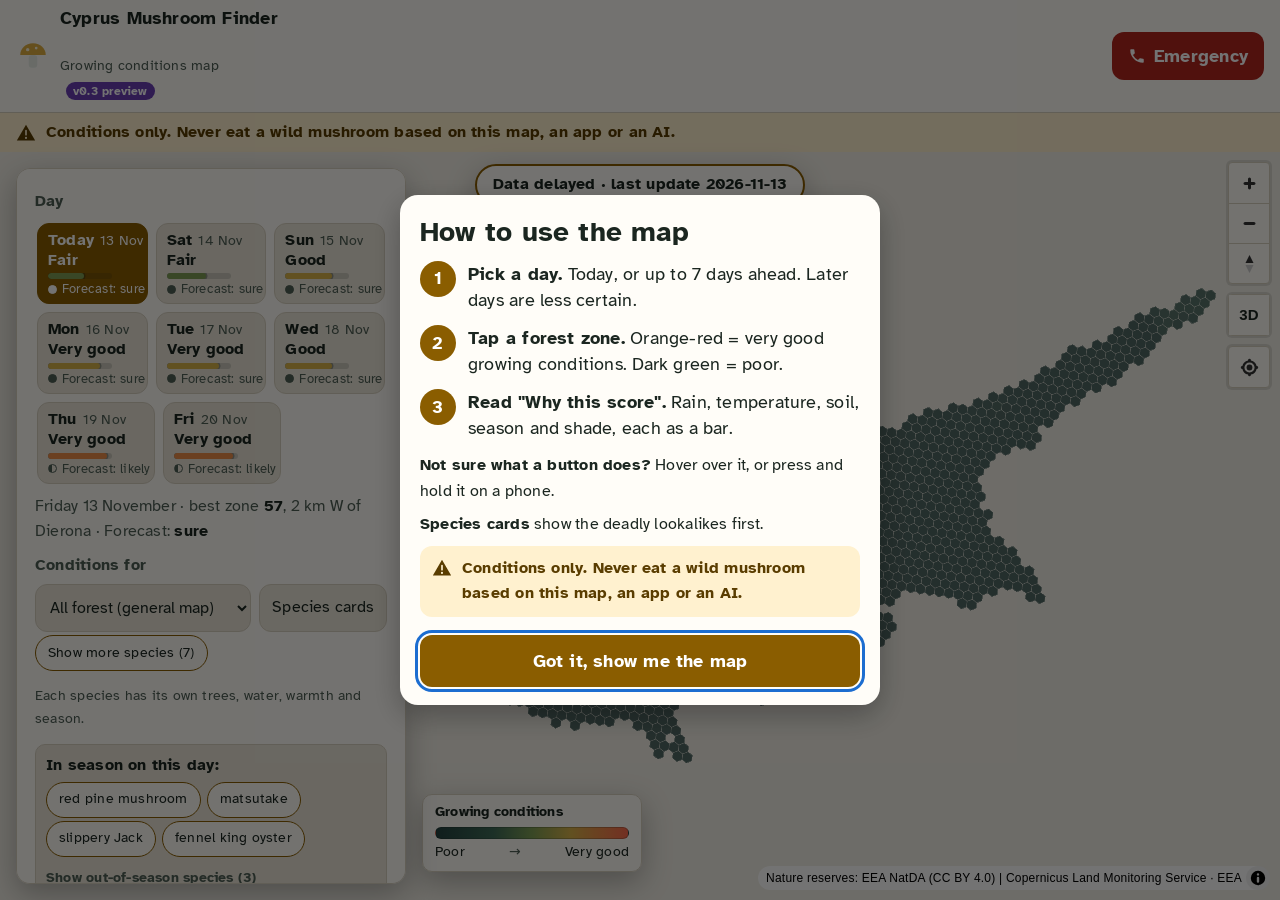
==== index.html @ c6475e02 "Deploy 2026-11-13T09:37Z" ====
<!doctype html>
<html lang="en">
<head>
  <meta charset="utf-8" />
  <meta name="viewport" content="width=device-width, initial-scale=1, viewport-fit=cover" />
  <meta name="theme-color" content="#14211b" />
  <meta name="description" content="Live map of growing conditions for wild mushrooms in Cyprus forests. Conditions only." />
  <title>Cyprus Mushroom Finder</title>
  <link rel="icon" href="data:image/svg+xml,%3Csvg xmlns='http://www.w3.org/2000/svg' viewBox='0 0 32 32'%3E%3Cpath d='M4 15c0-6 5-11 12-11s12 5 12 11z' fill='%23e0b040'/%3E%3Crect x='12' y='15' width='8' height='12' rx='3' fill='%23e9efe6'/%3E%3C/svg%3E" />
  <script type="module" crossorigin src="./assets/main-CEF6IvCQ.js"></script>
  <link rel="modulepreload" crossorigin href="./assets/theme-BHnJ_PYE.js">
  <link rel="stylesheet" crossorigin href="./assets/theme-iatmxNqj.css">
  <link rel="stylesheet" crossorigin href="./assets/main-D8YWByRC.css">
</head>
<body>
  <div class="app">
    <header class="topbar">
      <a class="brand" href="./" aria-label="Cyprus Mushroom Finder, home" data-tip="Reload the map.">
        <svg width="34" height="34" viewBox="0 0 32 32" aria-hidden="true">
          <path d="M4 15c0-6 5-11 12-11s12 5 12 11z" fill="#e0b040" />
          <circle cx="11" cy="10" r="1.6" fill="#fff6dc" /><circle cx="19" cy="8.5" r="1.3" fill="#fff6dc" />
          <rect x="12" y="15" width="8" height="12" rx="3" fill="#e9efe6" />
        </svg>
        <span class="brand-text">
          <span class="brand-name"><span class="brand-cy">Cyprus </span>Mushroom Finder</span><br />
          <span class="brand-sub">Growing conditions map</span>
        </span>
      </a>
      <button class="sos" type="button" data-emergency aria-haspopup="dialog" data-tip="Mushroom poisoning help: call 112 (ambulance) or the Cyprus Poison Centre 1401. Do not wait for symptoms.">
        <svg width="18" height="18" viewBox="0 0 24 24" aria-hidden="true"><path fill="currentColor" d="M6.6 10.8a15.1 15.1 0 0 0 6.6 6.6l2.2-2.2c.3-.3.7-.4 1-.2 1.1.4 2.3.6 3.6.6.6 0 1 .4 1 1V20c0 .6-.4 1-1 1A17 17 0 0 1 3 4c0-.6.4-1 1-1h3.5c.6 0 1 .4 1 1 0 1.2.2 2.4.6 3.6.1.3 0 .7-.2 1z"/></svg>
        Emergency
      </button>
    </header>

    <div class="safety" role="note">
      <svg width="20" height="20" viewBox="0 0 24 24" aria-hidden="true"><path fill="currentColor" d="M12 2 1 21h22L12 2Zm0 6c.6 0 1 .4 1 1v5a1 1 0 1 1-2 0V9c0-.6.4-1 1-1Zm0 11.2a1.3 1.3 0 1 1 0-2.6 1.3 1.3 0 0 1 0 2.6Z"/></svg>
      <span class="safety-full" id="safety-full">Conditions only. Never eat a wild mushroom based on this map, an app or an AI.</span>
      <!-- Phones: one line, tap to read the full message (the full text stays in the page for screen readers). -->
      <button class="safety-short" type="button" aria-expanded="false" aria-controls="safety-full">
        <span class="safety-short-text">Conditions only. Never eat based on this map.</span>
        <span class="safety-more" aria-hidden="true">▾</span>
      </button>
    </div>

    <main class="stage">
      <div id="map" role="region" aria-label="Map of growing conditions in Cyprus"></div>
      <div id="loading" class="loading" role="status"><span class="spinner" aria-hidden="true"></span>
        <span id="loading-text">Loading the forest map…</span></div>
      <div id="delayed" class="delayed" role="status" hidden></div>
      <div class="map-note" data-tip="Cyprus law: rakes and tools are banned in the forest (up to 1 year in prison, up to €5,000 fine, or both). No fires in or within 2 km of forests."><strong>No rakes.</strong> Pick by hand or knife. Put the leaf litter back.</div>
      <div id="map-legend" class="map-legend" role="img" tabindex="0"></div>
      <section id="sheet" class="sheet" aria-label="Map controls"></section>
    </main>
  </div>
</body>
</html>
---- assets/theme-iatmxNqj.css ----
@font-face{font-family:Atkinson Hyperlegible;font-style:normal;font-display:swap;font-weight:400;src:url(./atkinson-hyperlegible-latin-ext-400-normal-DRk46D-x.woff2)format("woff2"),url(./atkinson-hyperlegible-latin-ext-400-normal-Bbz-b3yf.woff)format("woff");unicode-range:U+100-2BA,U+2BD-2C5,U+2C7-2CC,U+2CE-2D7,U+2DD-2FF,U+304,U+308,U+329,U+1D00-1DBF,U+1E00-1E9F,U+1EF2-1EFF,U+2020,U+20A0-20AB,U+20AD-20C0,U+2113,U+2C60-2C7F,U+A720-A7FF}@font-face{font-family:Atkinson Hyperlegible;font-style:normal;font-display:swap;font-weight:400;src:url(./atkinson-hyperlegible-latin-400-normal-BrHNak5F.woff2)format("woff2"),url(./atkinson-hyperlegible-latin-400-normal-BbWidj28.woff)format("woff");unicode-range:U+??,U+131,U+152-153,U+2BB-2BC,U+2C6,U+2DA,U+2DC,U+304,U+308,U+329,U+2000-206F,U+20AC,U+2122,U+2191,U+2193,U+2212,U+2215,U+FEFF,U+FFFD}@font-face{font-family:Atkinson Hyperlegible;font-style:normal;font-display:swap;font-weight:700;src:url(./atkinson-hyperlegible-latin-ext-700-normal-BoVPHkS0.woff2)format("woff2"),url(./atkinson-hyperlegible-latin-ext-700-normal-CKkU2Dpt.woff)format("woff");unicode-range:U+100-2BA,U+2BD-2C5,U+2C7-2CC,U+2CE-2D7,U+2DD-2FF,U+304,U+308,U+329,U+1D00-1DBF,U+1E00-1E9F,U+1EF2-1EFF,U+2020,U+20A0-20AB,U+20AD-20C0,U+2113,U+2C60-2C7F,U+A720-A7FF}@font-face{font-family:Atkinson Hyperlegible;font-style:normal;font-display:swap;font-weight:700;src:url(./atkinson-hyperlegible-latin-700-normal-GZI4o3u0.woff2)format("woff2"),url(./atkinson-hyperlegible-latin-700-normal-BK6Glc0m.woff)format("woff");unicode-range:U+??,U+131,U+152-153,U+2BB-2BC,U+2C6,U+2DA,U+2DC,U+304,U+308,U+329,U+2000-206F,U+20AC,U+2122,U+2191,U+2193,U+2212,U+2215,U+FEFF,U+FFFD}@font-face{font-family:Plain Digits;font-weight:400;unicode-range:U+30-39;src:local(Helvetica Neue),local(HelveticaNeue),local(Arial),local(ArialMT),local(Roboto),local(Roboto-Regular),local(Segoe UI),local(SegoeUI)}@font-face{font-family:Plain Digits;font-weight:700;unicode-range:U+30-39;src:local(Helvetica Neue Bold),local(HelveticaNeue-Bold),local(Arial Bold),local(Arial-BoldMT),local(Roboto Bold),local(Roboto-Bold),local(Segoe UI Bold),local(SegoeUI-Bold)}:root{--font:"Plain Digits", "Atkinson Hyperlegible", system-ui, -apple-system, "Segoe UI", sans-serif;--fs-0:.875rem;--fs-1:1rem;--fs-2:1.125rem;--fs-3:1.375rem;--fs-4:1.75rem;--lh:1.6;--track:.012em;--radius:14px;--radius-s:10px;--gap:12px;--tap:48px;--shadow:0 10px 30px #00000047;--bg:#f3f0e7;--surface:#fffdf8;--surface-2:#ebe6d9;--line:#d8d1c0;--ink:#1b2620;--ink-soft:#4f5f55;--accent:#8a5d00;--accent-ink:#fff;--safety-bg:#fff1cf;--safety-ink:#5a3d00;--sos-bg:#b3261e;--sos-ink:#fff;--closed:#8c928f;--focus:#1c6dd0}:root[data-theme=dark]{--bg:#0c1612;--surface:#14211b;--surface-2:#1d2d25;--line:#2c3d34;--ink:#e9efe6;--ink-soft:#a9b8ad;--accent:#e0b040;--accent-ink:#1a1405;--safety-bg:#3a2f12;--safety-ink:#f6dfa6;--sos-bg:#e5483b;--sos-ink:#fff;--closed:#8c928f;--focus:#8cc4ff;--shadow:0 10px 30px #00000080}@media (prefers-color-scheme:dark){:root:not([data-theme=light]){--bg:#0c1612;--surface:#14211b;--surface-2:#1d2d25;--line:#2c3d34;--ink:#e9efe6;--ink-soft:#a9b8ad;--accent:#e0b040;--accent-ink:#1a1405;--safety-bg:#3a2f12;--safety-ink:#f6dfa6;--sos-bg:#e5483b;--sos-ink:#fff;--focus:#8cc4ff;--shadow:0 10px 30px #00000080}}*{box-sizing:border-box}html,body{height:100%;margin:0}body{background:var(--bg);color:var(--ink);font-family:var(--font);font-size:var(--fs-2);line-height:var(--lh);letter-spacing:var(--track);text-align:left;-webkit-font-smoothing:antialiased}button{font:inherit;color:inherit;letter-spacing:inherit}:focus-visible{outline:3px solid var(--focus);outline-offset:2px;border-radius:6px}a{color:var(--accent)}.app{grid-template-rows:auto auto 1fr;height:100dvh;display:grid}.topbar{background:var(--surface);border-bottom:1px solid var(--line);align-items:center;gap:10px;min-height:60px;padding:8px 16px;display:flex}.brand{min-width:0;color:inherit;flex:1;align-items:center;gap:10px;text-decoration:none;display:flex}.brand svg{flex:none}.brand-name{font-weight:700;font-size:var(--fs-2);line-height:1.2}.brand-sub{font-size:var(--fs-0);color:var(--ink-soft);line-height:1.2}.brand-text{min-width:0}.icon-btn{min-width:var(--tap);height:var(--tap);border:1px solid var(--line);background:var(--surface-2);cursor:pointer;color:var(--ink);border-radius:12px;place-items:center;padding:0 12px;text-decoration:none;display:inline-grid}.sos{height:var(--tap);cursor:pointer;background:var(--sos-bg);color:var(--sos-ink);border:0;border-radius:12px;align-items:center;gap:8px;padding:0 16px;font-weight:700;display:inline-flex}.safety{background:var(--safety-bg);color:var(--safety-ink);font-weight:700;font-size:var(--fs-1);align-items:flex-start;gap:10px;padding:8px 16px;line-height:1.45;display:flex}.safety svg{flex:none;margin-top:2px}.stage{min-height:0;position:relative}#map{position:absolute;inset:0}.delayed{z-index:3;background:var(--surface);border:2px solid var(--accent);font-size:var(--fs-1);box-shadow:var(--shadow);border-radius:999px;padding:6px 16px;font-weight:700;position:absolute;top:12px;left:50%;transform:translate(-50%)}.map-note{z-index:2;background:color-mix(in srgb, var(--surface) 92%, transparent);border:1px solid var(--line);border-radius:var(--radius-s);max-width:250px;font-size:var(--fs-0);box-shadow:var(--shadow);padding:8px 12px;line-height:1.45;position:absolute;top:12px;left:12px}.map-note strong{display:block}.sheet{z-index:4;background:var(--surface);border-top:1px solid var(--line);box-shadow:var(--shadow);padding:10px 16px calc(14px + env(safe-area-inset-bottom));border-radius:20px 20px 0 0;max-height:62%;position:absolute;bottom:0;left:0;right:0;overflow-y:auto}.sheet h2{font-size:var(--fs-1);color:var(--ink-soft);margin:4px 0 6px;font-weight:700}.grip{background:var(--line);border-radius:3px;width:44px;height:5px;margin:0 auto 8px}.days{scrollbar-width:thin;gap:8px;padding:2px 2px 8px;display:flex;overflow-x:auto}.day{cursor:pointer;border:1px solid var(--line);background:var(--surface-2);border-radius:12px;flex:none;justify-items:start;gap:0;min-width:74px;min-height:64px;padding:6px 10px;line-height:1.25;display:grid}.day b{font-size:var(--fs-1)}.day span{font-size:var(--fs-0);color:var(--ink-soft)}.day[aria-pressed=true]{background:var(--accent);color:var(--accent-ink);border-color:var(--accent)}.day[aria-pressed=true] span{color:inherit}.conf{align-items:center;gap:6px;display:inline-flex}.dot{border:1.5px solid;border-radius:50%;width:9px;height:9px;display:inline-block}.dot.high{background:currentColor}.dot.medium{background:linear-gradient(90deg,currentColor 50%,#0000 50%)}.conf-line{font-size:var(--fs-1);color:var(--ink-soft);margin:2px 0 8px}.conf-line b{color:var(--ink)}.seg{grid-template-columns:repeat(3,1fr);gap:6px;margin:6px 0 10px;display:grid}.seg button{min-height:var(--tap);border:1px solid var(--line);background:var(--surface-2);cursor:pointer;font-size:var(--fs-1);border-radius:12px;padding:4px 8px}.seg button[aria-pressed=true]{background:var(--ink);color:var(--bg);border-color:var(--ink);font-weight:700}.legend{margin:4px 0 8px}.legend-bar{border-radius:7px;height:14px}.legend-scale{font-size:var(--fs-0);color:var(--ink-soft);justify-content:space-between;display:flex}.legend-row{font-size:var(--fs-0);align-items:center;gap:10px;margin-top:6px;display:flex}.swatch{border-radius:4px;flex:none;width:22px;height:16px}.swatch.closed{background:repeating-linear-gradient(45deg, var(--closed) 0 3px, transparent 3px 7px);border:1.5px solid var(--closed)}.private-toggle{font-size:var(--fs-1);align-items:center;gap:10px;margin:4px 0;display:flex}.private-toggle input{width:22px;height:22px}.spot{border-radius:var(--radius);background:var(--surface-2);border:1px solid var(--line);margin-top:8px;padding:12px 14px}.spot[hidden]{display:none}.spot-head{justify-content:space-between;align-items:baseline;gap:8px;display:flex}.spot-score{font-size:var(--fs-4);font-weight:700;line-height:1.1}.spot p{font-size:var(--fs-1);margin:6px 0 0}.spot .muted{color:var(--ink-soft)}.spark{align-items:flex-end;gap:4px;height:44px;margin-top:8px;display:flex}.spark i{border-radius:4px 4px 0 0;flex:1;min-height:3px}.links{flex-wrap:wrap;gap:8px;margin-top:10px;display:flex}.links a,.links button{border:1px solid var(--line);background:var(--surface-2);min-height:44px;color:var(--ink);font-size:var(--fs-1);cursor:pointer;border-radius:12px;align-items:center;padding:0 14px;text-decoration:none;display:inline-flex}@media (width>=900px){.sheet{border-radius:var(--radius);border:1px solid var(--line);width:390px;max-height:none;padding:16px 18px;inset:16px auto 16px 16px}.grip{display:none}.map-note{top:12px;left:auto;right:56px}.days{flex-wrap:wrap;overflow:visible}.day{min-width:80px}}dialog.emergency{background:var(--surface);width:min(560px,100vw - 32px);max-height:calc(100dvh - 32px);color:var(--ink);box-shadow:var(--shadow);border:0;border-radius:18px;padding:0;overflow:auto}dialog.emergency::backdrop{background:#0009}.em-head{background:var(--sos-bg);color:var(--sos-ink);padding:16px 20px}.em-head h2{font-size:var(--fs-4);margin:0;line-height:1.2}.em-body{padding:16px 20px 20px}.call{background:var(--sos-bg);min-height:64px;color:var(--sos-ink);font-weight:700;font-size:var(--fs-3);border-radius:14px;justify-content:space-between;align-items:center;gap:12px;margin-bottom:10px;padding:10px 16px;text-decoration:none;display:flex}.call.secondary{background:var(--surface-2);color:var(--ink);border:2px solid var(--sos-bg)}.call small{font-size:var(--fs-1);font-weight:400;display:block}.em-body ul{margin:12px 0;padding-left:1.2em}.em-body li{margin:6px 0}.em-close{width:100%;min-height:var(--tap);border:1px solid var(--line);background:var(--surface-2);cursor:pointer;border-radius:12px;margin-top:8px;font-weight:700}.maplibregl-ctrl-group{border:1px solid var(--line);background:var(--surface)!important}.maplibregl-ctrl-group button{width:40px!important;height:40px!important}.maplibregl-ctrl-group button+button{border-top:1px solid var(--line)!important}:root[data-theme=dark] .maplibregl-ctrl-icon{filter:invert()}.maplibregl-ctrl-attrib{font-size:12px}@media (width<=899px){.maplibregl-ctrl-bottom-right,.maplibregl-ctrl-bottom-left{bottom:var(--sheet-h,260px)}}.page{max-width:760px;margin:0 auto;padding:24px 16px 64px}.page h1{font-size:var(--fs-4);margin:8px 0 12px;line-height:1.25}.page h2{font-size:var(--fs-3);margin:32px 0 8px}.page p,.page li{max-width:68ch}.card{background:var(--surface);border:1px solid var(--line);border-radius:var(--radius);margin:10px 0;padding:14px 16px}.card h3{font-size:var(--fs-2);margin:0 0 4px}.card p{font-size:var(--fs-1);margin:4px 0}.tag{font-size:var(--fs-0);border:1px solid var(--line);color:var(--ink-soft);border-radius:999px;padding:1px 8px;display:inline-block}.tag.warn{border-color:var(--accent);color:var(--accent)}.safety-card{background:var(--safety-bg);color:var(--safety-ink);border-radius:var(--radius);padding:14px 16px;font-weight:700}.brand-name,.brand-sub{white-space:nowrap;text-overflow:ellipsis;display:block;overflow:hidden}.grip-btn{cursor:pointer;background:0 0;border:0;width:100%;padding:0 0 4px;display:block}.sheet-more{display:block}@media (width<=899px){.topbar{min-height:56px;padding:6px 12px}.brand-name{font-size:var(--fs-1)}.brand-sub{font-size:.8rem}.sos{padding:0 12px}.safety{padding:6px 12px;font-size:.95rem}.map-note{top:auto;bottom:calc(var(--sheet-h,260px) + 8px);max-width:70%;padding:4px 10px;font-size:.8rem;left:8px}.map-note strong{display:inline}.sheet{max-height:70%}.sheet.collapsed .sheet-more{display:none}.seg button{font-size:.95rem}}@media (width<=899px) and (height<=700px){.safety{font-size:.875rem}}.app{grid-template-columns:minmax(0,1fr);overflow:hidden}.brand-text{overflow:hidden}.sos{flex:none}.link-btn{color:var(--accent);cursor:pointer;font-size:inherit;background:0 0;border:0;min-height:32px;padding:0 0 0 8px;text-decoration:underline}.sheet .spot{margin:0 0 10px}@media (width<=899px){.map-note{max-width:calc(100% - 80px);top:8px;bottom:auto;left:8px}}.clock{background:var(--surface);border:1px solid var(--line);border-radius:10px;padding:8px 10px;margin-top:8px!important}.clock.open{border-color:var(--accent)}.small{font-size:var(--fs-0)!important}.muted{color:var(--ink-soft)}.seg{grid-template-columns:repeat(2,1fr)}.sp-row{align-items:stretch;gap:8px;display:flex}.sp-row select{min-width:0;min-height:var(--tap);border:1px solid var(--line);background:var(--surface-2);color:var(--ink);font:inherit;font-size:var(--fs-1);border-radius:12px;flex:1;padding:0 10px}.sp-row .icon-btn{font-size:var(--fs-1);white-space:nowrap}.filter-line{font-size:var(--fs-1);background:var(--surface-2);border:1px solid var(--line);border-radius:10px;margin:4px 0 8px;padding:8px 10px}.warn-line{border-color:var(--accent)}.swatch.oos{opacity:.8;background:#8c928f}.sheet h2 label{cursor:pointer}.spot-head small{font-size:1rem}.spot-h{font-size:var(--fs-1);color:var(--ink-soft);margin:12px 0 4px}.why{margin-top:10px}.why summary{cursor:pointer;font-size:var(--fs-1);min-height:32px}.why ul,.why-list{gap:8px;margin:6px 0 0;padding:0;list-style:none;display:grid}.why-top{font-size:var(--fs-0);justify-content:space-between;gap:8px;display:flex}.why-bar{background:var(--surface);border:1px solid var(--line);border-radius:4px;height:8px;overflow:hidden}.why-bar i{border-radius:4px;height:100%;display:block}.why-val{font-size:var(--fs-0);color:var(--ink-soft)}.fc{grid-template-columns:repeat(8,1fr);align-items:end;gap:4px;display:grid}.fc-day{color:var(--ink-soft);border-radius:6px;justify-items:center;gap:2px;padding:2px 0;font-size:.78rem;display:grid}.fc-day i{border-radius:4px 4px 0 0;width:100%;max-width:28px;display:block}.fc-day.sel{background:var(--surface);outline:2px solid var(--ink);color:var(--ink)}.fc-num{color:var(--ink);font-weight:700}.fc-day .dot{width:7px;height:7px}.facts{font-size:var(--fs-1);gap:4px;margin:10px 0 0;padding:0;list-style:none;display:grid}.replay{border-radius:var(--radius-s);background:var(--surface-2);border:1px solid var(--line);margin:4px 0 10px;padding:10px 12px}.replay-row{font-size:var(--fs-1);flex-wrap:wrap;align-items:center;gap:10px;display:flex}.tl{cursor:pointer;align-items:flex-end;gap:2px;height:42px;margin-top:8px;display:flex}.tl i{opacity:.55;background:#4f97d1;border-radius:2px 2px 0 0;flex:1}.tl i.now{opacity:1;outline:2px solid var(--ink)}.replay input[type=range]{width:100%;accent-color:var(--accent);min-height:32px;margin:6px 0 0}.primary-btn{min-height:var(--tap);cursor:pointer;background:var(--accent);color:var(--accent-ink);font-weight:700;font-size:var(--fs-1);border:0;border-radius:12px;padding:0 16px}.hot{border-radius:var(--radius-s);border:1px dashed var(--accent);margin:10px 0;padding:10px 12px}.hot h2{margin-top:0}.zones{gap:6px;margin:6px 0;padding:0;list-style:none;display:grid}.zone-btn{text-align:left;width:100%;min-height:var(--tap);border:1px solid var(--line);background:var(--surface-2);cursor:pointer;font-size:var(--fs-1);border-radius:12px;justify-content:space-between;align-items:center;gap:8px;padding:6px 12px;display:flex}.zone-score{font-weight:700;font-size:var(--fs-3)}.hot details summary{cursor:pointer;font-size:var(--fs-1);min-height:36px}.ctrl-3d{color:var(--ink)!important;background:var(--surface)!important;font-size:15px!important;font-weight:700!important}.ctrl-3d[aria-pressed=true]{background:var(--accent)!important;color:var(--accent-ink)!important}dialog.species-dlg{background:var(--surface);width:min(760px,100vw - 24px);max-height:calc(100dvh - 24px);color:var(--ink);box-shadow:var(--shadow);border:0;border-radius:18px;padding:0;overflow:hidden}dialog.species-dlg[open]{flex-direction:column;display:flex}dialog.species-dlg::backdrop{background:#0009}.dlg-head{border-bottom:1px solid var(--line);align-items:center;gap:10px;padding:10px 14px;display:flex}.dlg-head h2{font-size:var(--fs-3);flex:1;margin:0}.dlg-body{padding:14px 16px 20px;overflow-y:auto}.sp-safety{background:var(--safety-bg);color:var(--safety-ink);font-weight:700;font-size:var(--fs-1);border-radius:12px;align-items:flex-start;gap:10px;margin-bottom:12px;padding:10px 12px;display:flex}.sp-safety svg{flex:none;margin-top:2px}.sp-list{gap:8px;margin:0;padding:0;list-style:none;display:grid}.sp-pick{text-align:left;border:1px solid var(--line);background:var(--surface-2);cursor:pointer;width:100%;font-size:var(--fs-1);border-radius:14px;align-items:center;gap:12px;padding:8px;display:flex}.sp-pick img{object-fit:cover;background:var(--line);border-radius:10px;flex:none;width:72px;height:72px}.lookalikes{border:3px solid var(--sos-bg);border-radius:14px;margin-bottom:16px;padding:12px 14px}.lookalikes h3{color:var(--sos-bg);font-size:var(--fs-2);align-items:center;gap:8px;margin:0 0 6px;display:flex}.lookalikes>p{font-size:var(--fs-1);margin:0 0 10px}.lookalikes ul{gap:10px;margin:0;padding:0;list-style:none;display:grid}.look{font-size:var(--fs-1);align-items:flex-start;gap:10px;display:flex}.look p{font-size:var(--fs-0);margin:2px 0 0}.sev{letter-spacing:.06em;border-radius:999px;margin-right:6px;padding:1px 8px;font-size:.75rem;font-weight:700;display:inline-block}.sev.deadly{background:var(--sos-bg);color:var(--sos-ink)}.sev.toxic{border:2px solid var(--sos-bg);color:var(--sos-bg)}.sp-main h3{font-size:var(--fs-4);margin:0;line-height:1.2}.sp-common{font-size:var(--fs-1);margin:4px 0 10px}.ph-row{grid-template-columns:repeat(auto-fill,minmax(180px,1fr));gap:8px;display:grid}.ph{margin:0}.ph img{aspect-ratio:4/3;object-fit:cover;background:var(--line);border-radius:10px;width:100%;display:block}.ph figcaption{color:var(--ink-soft);margin-top:3px;font-size:.75rem;line-height:1.35}.ph figcaption a{color:inherit}.ph.small{flex:none;width:88px}.ph.small img{aspect-ratio:auto;width:88px;height:66px}.ph.small figcaption{font-size:.65rem}.sp-facts{flex-wrap:wrap;align-items:center;gap:16px;margin:12px 0;display:flex}.sp-facts dl{font-size:var(--fs-1);grid-template-columns:auto 1fr;gap:4px 12px;margin:0;display:grid}.sp-facts dt{font-weight:700}.sp-facts dd{margin:0}.sp-notes{font-size:var(--fs-1);padding-left:1.2em}.ring path.ring-on{stroke:var(--accent)}.ring path.ring-off{stroke:var(--line)}.ring text{fill:var(--ink-soft);text-anchor:middle;dominant-baseline:central;font-size:10px;font-family:var(--font)}.ring text.ring-now{fill:var(--ink);font-weight:700}.ring .ring-dot{fill:var(--ink)}@media (width<=899px){dialog.species-dlg{border-radius:0;width:100vw;max-width:100vw;height:100dvh;max-height:100dvh;margin:0}.ph-row{grid-template-columns:repeat(2,1fr)}}.lookalikes ul{grid-template-columns:repeat(auto-fill,minmax(150px,1fr));gap:12px}.look{flex-direction:column;gap:6px}.look .ph.small{width:100%}.look .ph.small img{aspect-ratio:4/3;width:100%;height:auto}.look.deadly .ph img{outline:3px solid var(--sos-bg);outline-offset:-3px}.ring text{font-size:12px}@media (width<=899px){.maplibregl-ctrl-bottom-right,.maplibregl-ctrl-bottom-left{bottom:min(var(--sheet-h,260px), 34vh);z-index:3}}.photo-credits{font-size:var(--fs-0);padding-left:1.2em}.photo-credits li{margin:2px 0}.tip{z-index:1000;background:var(--ink);max-width:min(300px,100vw - 16px);color:var(--bg);font-size:var(--fs-1);text-align:left;box-shadow:var(--shadow);pointer-events:none;opacity:0;border-radius:10px;padding:8px 12px;font-weight:400;line-height:1.45;transition:opacity .12s;position:fixed}.tip.on{opacity:1}.tip[hidden]{display:none}.tip:after{content:"";left:var(--arrow-x,50%);border:6px solid #0000;border-bottom:0;border-top-color:var(--ink);position:absolute;bottom:-6px;transform:translate(-50%)}.tip.below:after{border:6px solid #0000;border-top:0;border-bottom-color:var(--ink);top:-6px;bottom:auto}[data-tip]{-webkit-touch-callout:none}.map-note,.safety,.legend-row,.why-row,.facts li,.clock,.spot-score,.fc-day{cursor:help}@media (prefers-reduced-motion:reduce){.tip{transition:none}}.pick-pin{pointer-events:none;border:3px solid var(--ink);background:color-mix(in srgb, var(--accent) 70%, transparent);width:22px;height:22px;box-shadow:0 0 0 3px var(--bg), var(--shadow);border-radius:50%}.pick-pin:after{content:"";border:2px solid var(--accent);opacity:0;border-radius:50%;animation:1.6s ease-out 2 pin-pulse;position:absolute;inset:-9px}@keyframes pin-pulse{0%{opacity:1;transform:scale(.5)}to{opacity:0;transform:scale(1.6)}}@media (prefers-reduced-motion:reduce){.pick-pin:after{animation:none}}.loading{z-index:5;background:var(--surface);border:1px solid var(--line);max-width:calc(100% - 32px);font-size:var(--fs-2);box-shadow:var(--shadow);border-radius:999px;align-items:center;gap:12px;padding:12px 20px;font-weight:700;transition:opacity .35s;display:flex;position:absolute;top:40%;left:50%;transform:translate(-50%,-50%)}.loading.done{opacity:0}.loading.failed{border:2px solid var(--sos-bg);border-radius:16px}.loading.failed .spinner,.loading[hidden]{display:none}.spinner{border:3px solid var(--line);border-top-color:var(--accent);border-radius:50%;flex:none;width:22px;height:22px;animation:.9s linear infinite spin}@keyframes spin{to{transform:rotate(360deg)}}@media (width>=900px){.loading{left:calc(50% + 200px)}}@media (prefers-reduced-motion:reduce){.spinner{animation-duration:2.5s}}dialog.guide-dlg{background:var(--surface);width:min(480px,100vw - 24px);color:var(--ink);box-shadow:var(--shadow);border:0;border-radius:18px;padding:0}dialog.guide-dlg::backdrop{background:#0000008c}.guide-body{padding:20px 20px 18px}.guide-body h2{font-size:var(--fs-4);margin:0 0 12px;line-height:1.2}.steps{gap:12px;margin:0 0 12px;padding:0;list-style:none;display:grid}.steps li{font-size:var(--fs-2);align-items:flex-start;gap:12px;line-height:1.45;display:flex}.step-n{background:var(--accent);width:36px;height:36px;color:var(--accent-ink);font-weight:700;font-size:var(--fs-2);border-radius:50%;flex:none;place-items:center;display:grid}.guide-tip{font-size:var(--fs-1);margin:8px 0}.guide-ok{width:100%;min-height:52px;font-size:var(--fs-2);margin-top:6px}.loading{width:max-content;max-width:calc(100vw - 32px)}@media (width<=899px){.loading{font-size:var(--fs-1);padding:10px 16px}}.sp-here-list{gap:6px;margin:4px 0 6px;padding:0;list-style:none;display:grid}.sp-here-list li{align-items:center;gap:6px;display:flex}.sp-here{text-align:left;cursor:pointer;min-width:0;min-height:var(--tap);border:1px solid var(--line);background:var(--surface);font-size:var(--fs-0);border-radius:12px;flex:1;align-items:center;gap:10px;padding:4px 8px 4px 4px;display:flex}.sp-here img{object-fit:cover;background:var(--line);border-radius:8px;flex:none;width:40px;height:40px}.sp-here-name{flex:1;min-width:0;line-height:1.3}.sp-here-name i{font-size:var(--fs-1)}.sp-here-score{text-align:center;min-width:42px;font-weight:700;font-size:var(--fs-2);color:#10140f;border-radius:8px;flex:none;padding:2px 6px}.chip{cursor:pointer;border:1px solid var(--accent);background:var(--surface);min-height:36px;color:var(--ink);font-size:var(--fs-0);border-radius:999px;margin:3px 2px 0 0;padding:2px 12px;display:inline-block}.sp-list li{align-items:stretch;gap:6px;display:flex}.sp-list .sp-pick{flex:1;min-width:0}.more-mini{border:1px solid var(--line);background:var(--surface);cursor:pointer;font-size:var(--fs-0);color:var(--accent);border-radius:14px;flex:none;padding:0 12px;font-weight:700}.more{border:1px solid var(--line);background:var(--surface-2);border-radius:14px;margin:12px 0}.more-btn{cursor:pointer;min-height:var(--tap);font-weight:700;font-size:var(--fs-1);color:var(--accent);align-items:center;gap:8px;padding:0 14px;list-style:none;display:flex}.more-btn::-webkit-details-marker{display:none}.more-btn:before{content:"▸";transition:transform .15s}.more[open] .more-btn:before{transform:rotate(90deg)}.more-body{font-size:var(--fs-1);padding:0 14px 12px}.more-body h4{font-size:var(--fs-1);margin:12px 0 4px}.more-body p{margin:4px 0}.rec-chart{grid-template-columns:repeat(12,1fr);align-items:end;gap:3px;height:64px;margin:8px 0 2px;display:grid}.rec-m{color:var(--ink-soft);justify-items:center;gap:2px;font-size:.75rem;display:grid}.rec-m i{background:var(--accent);border-radius:3px 3px 0 0;width:100%;max-width:22px;display:block}.rec-m.in span{color:var(--ink);font-weight:700;text-decoration:underline}.more-links{margin:4px 0;padding-left:1.2em}.more-links li{margin:3px 0}.oos-note{font-size:var(--fs-0);color:var(--ink-soft);margin-top:6px;display:block}.legend-zoom{margin-top:10px}.swatch.dashed{border:2.5px dashed var(--accent);background:0 0;height:14px}.safety-short{display:none}.no-rakes{font-size:var(--fs-1);background:var(--surface);border:1px solid var(--line);cursor:help;border-radius:10px;padding:8px 10px;margin:10px 0 0!important}@media (width<=899px){.brand-cy,.map-note{display:none}.safety{align-items:center;padding:0 8px 0 12px}.safety>svg{margin-top:0}.safety-full{clip:rect(0 0 0 0);white-space:nowrap;width:1px;height:1px;position:absolute;overflow:hidden}.safety-short{min-width:0;min-height:44px;color:inherit;font:inherit;text-align:left;cursor:pointer;background:0 0;border:0;flex:1;justify-content:space-between;align-items:center;gap:8px;padding:0;font-weight:700;display:flex}.safety-short-text{white-space:nowrap;text-overflow:ellipsis;overflow:hidden}.safety-more{text-align:center;flex:none;width:28px;transition:transform .15s}.safety.open{align-items:flex-start;padding-top:8px;padding-bottom:8px}.safety.open .safety-full{clip:auto;white-space:normal;flex:1;width:auto;height:auto;position:static}.safety.open .safety-short{flex:none;min-height:28px}.safety.open .safety-short-text{display:none}.safety.open .safety-more{transform:rotate(180deg)}.safety{gap:8px;padding:0 6px 0 10px}.safety>svg{width:18px;height:18px}.safety-short{gap:4px}.safety-short-text{letter-spacing:0;font-size:min(.875rem,3.6vw)}.safety-more{width:20px}}.map-legend{z-index:2;background:color-mix(in srgb, var(--surface) 94%, transparent);border:1px solid var(--line);border-radius:var(--radius-s);width:220px;box-shadow:var(--shadow);font-size:var(--fs-0);cursor:help;padding:8px 12px 9px;line-height:1.35;position:absolute;bottom:28px;left:422px}.map-legend:focus-visible{outline:3px solid var(--focus);outline-offset:2px}.ml-title{color:var(--ink);margin-bottom:5px;font-weight:700}.ml-bar{border:1px solid color-mix(in srgb, var(--ink) 25%, transparent);border-radius:6px;height:12px}.ml-scale{color:var(--ink);justify-content:space-between;gap:6px;margin-top:4px;display:flex}.ml-scale span:nth-child(2){color:var(--ink-soft)}.ml-note{color:var(--ink-soft);margin-top:4px}@media (width<=899px){.map-legend{left:8px;bottom:min(var(--sheet-h,260px), 70%);width:168px;padding:6px 10px 7px}.ml-bar{height:10px}}.day{align-content:start;gap:2px;min-width:112px;min-height:76px}.day .day-top{font-size:var(--fs-1);color:inherit;align-items:baseline;gap:6px;display:flex}.day-top b{font-size:var(--fs-1)}.day .day-date{font-size:var(--fs-0);color:var(--ink-soft)}.day .day-score{font-size:var(--fs-3);align-items:center;gap:6px;font-weight:700;line-height:1.1;display:inline-flex;color:var(--ink)!important}.day-score i{width:12px;height:12px;box-shadow:0 0 0 1.5px color-mix(in srgb, var(--ink) 35%, transparent);border-radius:3px;display:inline-block}.day .day-conf{color:var(--ink-soft);white-space:nowrap;align-items:center;gap:5px;font-size:.8rem;display:inline-flex}.day[aria-pressed=true] .day-score,.day[aria-pressed=true] .day-date,.day[aria-pressed=true] .day-conf{color:var(--accent-ink)!important}@media (width>=900px){.days .day{flex:108px;min-width:108px;max-width:118px}}.spot-bar{z-index:2;background:var(--surface-2);border-bottom:1px solid var(--line);border-radius:var(--radius) var(--radius) 0 0;justify-content:space-between;align-items:center;gap:8px;margin:-12px -14px 8px;padding:6px 8px 6px 6px;display:flex;position:sticky;top:-12px}.spot-back,.spot-x{border:1px solid var(--line);background:var(--surface);min-height:44px;color:var(--ink);cursor:pointer;font-size:var(--fs-1);border-radius:10px;font-weight:700}.spot-back{align-items:center;gap:6px;padding:0 14px;display:inline-flex}.spot-x{min-width:44px;font-size:1.15rem;line-height:1}.spot-back:hover,.spot-x:hover{border-color:var(--accent)}@media (width<=899px){.spot-bar{top:-10px}.sheet>.conf-line{display:none}.map-legend{top:8px;bottom:auto}}.filter-line>p{margin:0}details.oos{font-size:var(--fs-0);margin-top:6px}details.oos summary{cursor:pointer;min-height:32px;color:var(--ink-soft);align-items:center;font-weight:700;display:flex}details.oos summary:focus-visible{outline:3px solid var(--focus);outline-offset:2px;border-radius:6px}details.oos ul{margin:2px 0 4px;padding-left:1.2em}details.oos p{margin:2px 0}.sheet-top,.spot-more-btn{display:none}@media (width<=899px){.grip-btn{display:none}.sheet{padding-top:4px}.sheet-top{z-index:3;background:var(--surface);border-bottom:1px solid var(--line);grid-template-columns:1fr auto 1fr;align-items:center;gap:6px;margin:0 -16px 4px;padding:4px 10px;display:grid;position:sticky;top:-4px}.sheet-top .grip-btn{width:64px;padding:10px 0;display:block}.sheet-top .grip{margin:0 auto}.sheet-top>:first-child{justify-self:start}.sheet-top>:last-child{justify-self:end}.sheet-top-label{font-size:var(--fs-0);color:var(--ink-soft);font-weight:700}.sheet-chip{border:1px solid var(--line);background:var(--surface-2);min-height:40px;color:var(--ink);font-size:var(--fs-0);cursor:pointer;white-space:nowrap;border-radius:999px;padding:0 12px;font-weight:700}.sheet-chip:hover{border-color:var(--accent)}.sheet[data-sheet=min]>:not(.sheet-top){display:none!important}.sheet[data-sheet=min]{padding-bottom:calc(4px + env(safe-area-inset-bottom))}.sheet[data-sheet=min] .sheet-top{border-bottom:0;margin-bottom:0}.sheet[data-sheet=peek] .sheet-more,.sheet[data-sheet=peek] .spot:not([hidden])~.days-block,.sheet[data-sheet=peek] .spot-rest,.sheet[data-sheet=peek] .spot .maps-note,.sheet[data-sheet=peek] .spot .spot-head+p.muted+p.muted.small,.sheet[data-sheet=peek] .days-block h2#days-h{display:none}.sheet[data-sheet=peek] .days{padding-top:2px}.spot-more-btn{border:1px solid var(--line);background:var(--surface);width:100%;min-height:44px;color:var(--ink);font-size:var(--fs-1);cursor:pointer;border-radius:12px;margin:8px 0 2px;font-weight:700;display:block}.spot-bar{top:40px}.days-block .conf-line{display:none}.delayed{top:auto;bottom:calc(var(--sheet-h,120px) + 8px);font-size:var(--fs-0);white-space:nowrap;padding:4px 12px}}.ver-badge{color:#fff;vertical-align:middle;white-space:nowrap;background:#6a3fb5;border-radius:999px;margin-left:6px;padding:0 7px;font-size:.72rem;font-weight:700;line-height:1.6;display:inline-block}.map-note{display:none!important}.day .day-score{font-size:var(--fs-1);flex-direction:column;align-items:flex-start;gap:4px}.day-bar{background:color-mix(in srgb, var(--ink) 15%, transparent);border-radius:3px;width:64px;height:6px;display:block;overflow:hidden}.day-bar i{border-radius:3px;height:100%;display:block}.geo-label{white-space:nowrap;font-size:var(--fs-0);background:var(--surface);color:var(--ink);border:1px solid var(--line);pointer-events:none;border-radius:999px;padding:3px 8px;font-weight:700;position:absolute;bottom:8px;right:calc(100% + 6px)}.maplibregl-ctrl-group:has(.geo-label){position:relative}.formula{flex-wrap:wrap;align-items:center;gap:6px;margin:8px 0 12px;display:flex}.formula .f-part,.formula .f-res{border:1px solid var(--line);background:var(--surface);border-radius:10px;padding:6px 10px;font-weight:700}.formula .f-res{background:var(--accent);color:var(--accent-ink);border-color:#0000}.formula .f-op{color:var(--ink-soft);font-weight:700}.spot-word{font-weight:700;font-size:var(--fs-2);background:color-mix(in srgb, var(--c) 30%, var(--surface));color:var(--ink);border:2px solid var(--c);cursor:help;white-space:nowrap;border-radius:999px;flex:none;padding:4px 12px}.clock.top{margin:6px 0 2px;font-weight:700}.conf-note{cursor:help;margin:2px 0 6px}.fc-num{font-size:.72rem}.sc{--toxic:#a8580a}:root[data-theme=dark] .sc{--toxic:#f0a24f}@media (prefers-color-scheme:dark){:root:not([data-theme=light]) .sc{--toxic:#f0a24f}}dialog.species-dlg.sc{background:var(--bg);width:min(720px,100vw - 24px);max-width:none;height:min(900px,100dvh - 24px);max-height:none;color:var(--ink);box-shadow:var(--shadow);border:0;border-radius:20px;padding:0;overflow:hidden}dialog.species-dlg.sc[open]{display:block}dialog.species-dlg.sc::backdrop{background:#0009}@media (width<=899px){dialog.species-dlg.sc{border-radius:0;width:100vw;height:100dvh;margin:0}}.sc .ic{flex:none;display:block}.sc-main{flex-direction:column;height:100%;min-height:0;display:flex}.sc-soft{color:var(--ink-soft)}.sc-head{background:var(--surface);border-bottom:1px solid var(--line);align-items:center;gap:8px;padding:8px 12px;display:flex}.sc-title{min-width:0;font-size:var(--fs-2);overflow-wrap:anywhere;flex:1;margin:0;line-height:1.2}.sc-title span{font-size:var(--fs-0);color:var(--ink-soft);font-weight:400;display:block}.sc-round{width:var(--tap);height:var(--tap);border:1px solid var(--line);background:var(--surface-2);color:var(--ink);cursor:pointer;border-radius:50%;flex:none;place-items:center;padding:0;display:inline-grid}.sc-safety{background:var(--safety-bg);color:var(--safety-ink);font-weight:700;font-size:var(--fs-0);align-items:flex-start;gap:8px;padding:8px 14px;line-height:1.4;display:flex}.sc-safety svg{flex:none;width:18px;height:18px;margin-top:1px}.sc-body{overscroll-behavior:contain;flex:1;min-height:0;overflow-y:auto}.sc-page{max-width:680px;font-size:var(--fs-1);margin:0 auto;padding:16px 16px 32px}.sc-h{font-size:var(--fs-3);align-items:center;gap:8px;margin:26px 0 10px;line-height:1.25;display:flex}.sc-h .ic{color:var(--accent)}.sc-h.danger{color:var(--sos-bg);margin-top:0}.sc-h.danger svg{flex:none;width:24px;height:24px}.sc-danger-btn{text-align:left;cursor:pointer;border:2px solid var(--sos-bg);background:var(--surface);width:100%;color:var(--ink);border-radius:16px;align-items:center;gap:12px;padding:10px 12px;display:flex}.sc-danger-ph{flex:none;display:flex}.sc-danger-ph img{object-fit:cover;border:3px solid var(--surface);background:var(--line);border-radius:50%;width:48px;height:48px;margin-left:-14px}.sc-danger-ph img:first-child{margin-left:0}.sc-danger-text{min-width:0;color:var(--ink-soft);flex:1;gap:2px;display:grid}.sc-danger-text b{color:var(--sos-bg);font-size:var(--fs-2);align-items:center;gap:6px;line-height:1.25;display:flex}.sc-danger-text b svg{flex:none;width:18px;height:18px}.sc-list{gap:10px;margin:0;padding:0;list-style:none;display:grid}.sc-row{text-align:left;cursor:pointer;border:1px solid var(--line);background:var(--surface);width:100%;color:var(--ink);border-radius:16px;align-items:center;gap:14px;padding:8px 12px 8px 8px;display:flex}.sc-row.on{border:2px solid var(--accent)}.sc-row img{object-fit:cover;background:var(--line);border-radius:12px;flex:none;width:84px;height:84px}.sc-list.off .sc-row img{filter:saturate(.4)}.sc-row-text{flex:1;gap:2px;min-width:0;line-height:1.3;display:grid}.sc-row-text b{font-size:var(--fs-2)}.sc-row>.ic{color:var(--ink-soft)}.sc-chip{font-size:var(--fs-0);background:var(--surface-2);color:var(--ink-soft);border-radius:999px;justify-self:start;align-items:center;gap:4px;margin-top:4px;padding:2px 10px;font-weight:700;display:inline-flex}.sc-chip.on{background:var(--accent);color:var(--accent-ink)}.sc-danger{border:2px solid var(--sos-bg);background:var(--surface);border-radius:18px;padding:16px}.sc-danger>p{margin:0 0 12px}.sc-sign-h{margin:0 0 6px!important}.sc-signs{gap:8px;margin:0 0 14px;padding:0;list-style:none;display:grid}.sc-signs li{background:var(--safety-bg);color:var(--safety-ink);border-radius:12px;padding:10px 12px;font-weight:700;line-height:1.45}.sc-sign{background:var(--safety-bg);color:var(--safety-ink);border-radius:12px;padding:10px 12px}.sc-lk{gap:8px;margin:0;padding:0;list-style:none;display:grid}@media (width>=640px){.sc-lk{grid-template-columns:1fr 1fr}}.sc-lk-row{text-align:left;cursor:zoom-in;border:1px solid color-mix(in srgb, var(--toxic) 50%, transparent);background:var(--bg);width:100%;height:100%;color:var(--ink);border-radius:12px;align-items:flex-start;gap:10px;padding:6px;display:flex}.sc-lk-row.deadly{border-color:var(--sos-bg)}.sc-lk-row img,.sc-noimg{object-fit:cover;background:var(--line);border-radius:8px;flex:none;width:64px;height:64px}.sc-lk-text{min-width:0;font-size:var(--fs-0);gap:1px;line-height:1.35;display:grid}.sc-lk-text b{font-size:var(--fs-1)}.sc-lk-note{margin-top:2px}.sc-sev{width:fit-content;font-size:var(--fs-0);background:var(--toxic);color:#fff;vertical-align:middle;border-radius:999px;align-items:center;gap:4px;padding:1px 8px 1px 6px;font-weight:700;display:inline-flex}.sc-sev.deadly{background:var(--sos-bg)}.sc-sev svg{width:14px;height:14px}:root[data-theme=dark] .sc-sev.toxic{color:#1a1405}@media (prefers-color-scheme:dark){:root:not([data-theme=light]) .sc-sev.toxic{color:#1a1405}}.sc-car-wrap{position:relative}.sc-car{scroll-snap-type:x mandatory;scrollbar-width:none;border-radius:16px;margin:0;padding:0;list-style:none;display:flex;overflow-x:auto}.sc-car::-webkit-scrollbar{display:none}.sc-car li{scroll-snap-align:start;flex:0 0 100%}.sc-photo{background:var(--line);cursor:zoom-in;aspect-ratio:4/3;border:0;width:100%;padding:0;display:block;position:relative}.sc-photo img{object-fit:cover;width:100%;height:100%;display:block}.sc-cc{color:#f3f0e7;background:#0c1612b3;border-radius:50%;place-items:center;width:26px;height:26px;font-size:15px;font-weight:700;line-height:1;display:grid;position:absolute;bottom:8px;right:8px}.sc-dots{background:#0c16128c;border-radius:999px;gap:6px;padding:5px 8px;display:flex;position:absolute;bottom:10px;left:50%;transform:translate(-50%)}.sc-dots i{background:#f3f0e773;border-radius:50%;width:8px;height:8px}.sc-dots i.on{background:#f3f0e7}.sc-name{font-size:var(--fs-4);margin:14px 0 0;line-height:1.15}.sc-sub{color:var(--ink-soft);margin:4px 0 0}.sc-sub b{color:var(--ink)}.sc-q{border:1px solid var(--line);cursor:help;vertical-align:2px;border-radius:50%;place-items:center;width:22px;height:22px;margin-left:6px;font-size:13px;font-weight:700;display:inline-grid}.sc-look{border:1px solid var(--line);background:var(--surface);border-radius:14px;gap:0;margin:0;display:grid;overflow:hidden}.sc-look div{border-top:1px solid var(--line);grid-template-columns:7.5em 1fr;gap:12px;padding:10px 14px;display:grid}.sc-look div:first-child{border-top:0}.sc-look dt{font-weight:700}.sc-look dd{margin:0;line-height:1.5}@media (width<=420px){.sc-look div{grid-template-columns:1fr;gap:0}}.sc-where{gap:6px;margin:0;padding-left:1.2em;line-height:1.5;display:grid}.sc-months{grid-template-columns:repeat(12,1fr);gap:3px;display:grid}.sc-months span{height:40px;font-weight:700;font-size:var(--fs-0);background:var(--surface-2);color:var(--ink-soft);border-radius:8px;place-items:center;display:grid;position:relative}.sc-months span.on{background:var(--accent);color:var(--accent-ink)}.sc-months span.now{outline:3px solid var(--ink);outline-offset:1px}.sc-when{align-items:flex-start;gap:8px;margin:12px 0 0;display:flex}.sc-when.on .ic{color:var(--accent);margin-top:2px}.sc .primary-btn.sc-map{width:100%;min-height:56px;font-size:var(--fs-1);text-align:center;border-radius:14px;justify-content:center;align-items:center;gap:10px;margin-top:28px;padding:10px 18px;line-height:1.3;display:inline-flex}.sc-more{width:100%;min-height:var(--tap);border:1px solid var(--line);color:var(--ink-soft);cursor:pointer;font-size:var(--fs-0);background:0 0;border-radius:14px;justify-content:center;align-items:center;gap:8px;margin-top:10px;display:inline-flex}.sc-layer{z-index:5;background:var(--surface);flex-direction:column;display:flex;position:absolute;inset:0;overflow-y:auto}.sc-layer[hidden]{display:none}.sc-layer-head{z-index:1;background:var(--surface);border-bottom:1px solid var(--line);align-items:center;gap:10px;padding:8px 12px 8px 16px;display:flex;position:sticky;top:0}.sc-layer-head h2{font-size:var(--fs-2);flex:1;margin:0;line-height:1.3}.sc-layer-head h2 .sc-soft{font-size:var(--fs-0);font-weight:400;display:block}.sc-viewer{color:#f3f0e7;background:#0b120f;flex-direction:column;min-height:100%;display:flex}.sc-viewer .sc-layer-head{background:#0b120f;border-color:#26342d}.sc-viewer .sc-soft{color:#cfd8d1}.sc-viewer .sc-round{color:#f3f0e7;background:#1d2d25;border-color:#2c3d34}.sc-viewer-ph{flex:1;place-items:center;min-height:240px;padding:8px;display:grid;position:relative}.sc-viewer-ph img{object-fit:contain;border-radius:8px;max-width:100%;max-height:calc(100dvh - 240px);display:block}.sc-prev,.sc-next{position:absolute;top:50%;transform:translateY(-50%)}.sc-prev{left:10px}.sc-next{right:10px}.sc-viewer-note{margin:0;padding:4px 16px 0;font-weight:700}.sc-credit{padding:10px 16px calc(16px + env(safe-area-inset-bottom));font-size:var(--fs-0);color:#cfd8d1;gap:4px;margin:0;display:grid}.sc-credit a{color:#e0b040;align-items:center;min-height:32px;font-weight:700;display:inline-flex}.sc-info{max-width:680px;font-size:var(--fs-1);padding:4px 16px 24px}.sc-info h3{font-size:var(--fs-2);margin:20px 0 6px}.sc-info p{margin:6px 0}.sc-credits{gap:8px;margin:8px 0;padding:0;list-style:none;display:grid}.sc-credits li{font-size:var(--fs-0);align-items:center;gap:10px;line-height:1.35;display:flex}.sc-credits img{object-fit:cover;background:var(--line);border-radius:8px;flex:none;width:52px;height:52px}.sc-credits a{color:var(--ink-soft)}.sc-fold{border:1px solid var(--line);border-radius:12px;margin:12px 0;padding:0 12px}.sc-fold summary{min-height:var(--tap);cursor:pointer;color:var(--accent);align-items:center;font-weight:700;display:flex}.sc-links{margin:6px 0;padding-left:1.2em}.sc-links li{margin:4px 0}.sc-info .rec-chart{grid-template-columns:repeat(12,1fr);align-items:end;gap:3px;max-width:420px;height:64px;margin:8px 0 2px;display:grid}.sc-info .rec-m{color:var(--ink-soft);justify-items:center;gap:2px;font-size:.75rem;display:grid}.sc-info .rec-m i{background:var(--accent);border-radius:3px 3px 0 0;width:100%;max-width:22px;display:block}.sc-info .rec-m.in span{color:var(--ink);font-weight:700;text-decoration:underline}@media (prefers-reduced-motion:reduce){.sc-car{scroll-behavior:auto}}.sc-jump{min-height:var(--tap);border:2px solid var(--sos-bg);color:var(--sos-bg);border-radius:12px;align-items:center;gap:8px;margin:0 0 12px;padding:8px 12px;font-weight:700;text-decoration:none;display:flex}.sc-jump svg{flex:none;width:20px;height:20px}.sc-me{margin-top:0}.sc-danger{margin-top:26px;scroll-margin-top:12px}.sc-h.danger:focus{outline:none}.sc-page>.sc-danger:first-child{margin-top:0}.sc-unchecked{background:var(--safety-bg);color:var(--safety-ink);font-size:var(--fs-0);border-radius:10px;align-items:flex-start;gap:8px;margin:0 0 8px;padding:6px 10px;display:flex}.sc-unchecked svg{flex:none;margin-top:2px}.sc-h-first{margin-top:4px}.sc-latin{font-size:var(--fs-0)}.sc-tag{font-size:var(--fs-0);background:var(--surface-2);color:var(--ink-soft);border:1px solid var(--line);vertical-align:middle;border-radius:999px;padding:0 8px;font-weight:700;display:inline-block}.sc-ph-none{background:var(--surface-2);width:84px;height:84px;color:var(--ink-soft);border-radius:12px;flex:none;place-items:center;display:grid}.sc-ph-none.warn{color:var(--sos-bg)}.sc-looks-row{margin-top:0}.sc-ph-empty{aspect-ratio:4/3;background:var(--surface-2);color:var(--ink-soft);text-align:center;font-size:var(--fs-0);border-radius:16px;align-content:center;place-items:center;gap:8px;padding:16px;display:grid}.sc-now{border:1px solid var(--line);background:var(--surface);border-radius:18px;padding:14px 16px}.sc-now .sc-h{margin-top:0}.sc-now-list{gap:4px;margin:0 0 8px;padding:0;list-style:none;display:grid}.sc-now p{margin:6px 0}.sc-confuse{border:1px solid var(--line);border-left:6px solid var(--sos-bg);background:var(--surface);border-radius:18px;padding:14px 16px}.sc-confuse .sc-h{color:var(--ink);margin-top:0}.sc-confuse .sc-h svg{width:22px;height:22px;color:var(--sos-bg);flex:none}.sc-confuse>p,.sc-confuse>.sc-lk{margin:0 0 12px}.sc-all-looks{margin-top:12px}.sc-all-looks>summary{min-height:var(--tap);cursor:pointer;align-items:center;font-weight:700;display:flex}.sc-all-looks>summary:focus-visible{outline:3px solid var(--focus);outline-offset:2px;border-radius:8px}.sc-all-looks[open]>summary{margin-bottom:8px}.maps-link{margin:10px 0 4px}.maps-btns{grid-template-columns:1fr 1fr;gap:8px;display:grid}.maps-btn{min-height:var(--tap);border:1px solid var(--line);background:var(--surface-2);color:var(--ink);font:inherit;font-size:var(--fs-1);cursor:pointer;white-space:nowrap;border-radius:12px;justify-content:center;align-items:center;gap:8px;padding:0 12px;font-weight:700;text-decoration:none;display:inline-flex}.maps-btn.primary{background:var(--accent);border-color:var(--accent);color:var(--accent-ink)}.maps-btn:hover{filter:brightness(1.06)}.maps-btn:focus-visible{outline:3px solid var(--focus);outline-offset:2px}.maps-note{margin:6px 0 0}.maps-copy{border:1px solid var(--accent);background:var(--surface);width:100%;min-height:40px;color:var(--ink);font:inherit;font-size:var(--fs-0);border-radius:10px;margin-top:8px;padding:0 10px}@media (width<=340px){.maps-btns{grid-template-columns:1fr}}.maps-btn.primary{flex-direction:column;gap:0;min-height:56px;line-height:1.2}.maps-main{align-items:center;gap:8px;display:inline-flex}.maps-warn{opacity:.9;font-size:.78rem;font-weight:700}.maps-btns{grid-template-columns:minmax(0,1fr) minmax(0,1fr);align-items:stretch}.maps-btn{white-space:normal;text-align:center;padding:4px 8px}
---- assets/main-D8YWByRC.css ----
.maplibregl-map{-webkit-tap-highlight-color:#0000;-webkit-touch-callout:none;font:12px/20px Helvetica Neue,Arial,Helvetica,sans-serif;position:relative;overflow:hidden}.maplibregl-canvas{position:absolute;top:0;left:0}.maplibregl-map:fullscreen{width:100%;height:100%}.maplibregl-ctrl-group button.maplibregl-ctrl-compass{touch-action:none}.maplibregl-canvas-container.maplibregl-interactive,.maplibregl-ctrl-group button.maplibregl-ctrl-compass{cursor:grab;-webkit-user-select:none;user-select:none}.maplibregl-canvas-container.maplibregl-interactive.maplibregl-track-pointer{cursor:pointer}.maplibregl-canvas-container.maplibregl-interactive:active,.maplibregl-ctrl-group button.maplibregl-ctrl-compass:active{cursor:grabbing}.maplibregl-canvas-container.maplibregl-touch-zoom-rotate,.maplibregl-canvas-container.maplibregl-touch-zoom-rotate .maplibregl-canvas{touch-action:pan-x pan-y}.maplibregl-canvas-container.maplibregl-touch-drag-pan,.maplibregl-canvas-container.maplibregl-touch-drag-pan .maplibregl-canvas{touch-action:pinch-zoom}.maplibregl-canvas-container.maplibregl-touch-zoom-rotate.maplibregl-touch-drag-pan,.maplibregl-canvas-container.maplibregl-touch-zoom-rotate.maplibregl-touch-drag-pan .maplibregl-canvas{touch-action:none}.maplibregl-canvas-container.maplibregl-touch-drag-pan.maplibregl-cooperative-gestures,.maplibregl-canvas-container.maplibregl-touch-drag-pan.maplibregl-cooperative-gestures .maplibregl-canvas{touch-action:pan-x pan-y}.maplibregl-ctrl-bottom-left,.maplibregl-ctrl-bottom-right,.maplibregl-ctrl-top-left,.maplibregl-ctrl-top-right{pointer-events:none;z-index:2;position:absolute}.maplibregl-ctrl-top-left{top:0;left:0}.maplibregl-ctrl-top-right{top:0;right:0}.maplibregl-ctrl-bottom-left{bottom:0;left:0}.maplibregl-ctrl-bottom-right{bottom:0;right:0}.maplibregl-ctrl{clear:both;pointer-events:auto;transform:translate(0)}.maplibregl-ctrl-top-left .maplibregl-ctrl{float:left;margin:10px 0 0 10px}.maplibregl-ctrl-top-right .maplibregl-ctrl{float:right;margin:10px 10px 0 0}.maplibregl-ctrl-bottom-left .maplibregl-ctrl{float:left;margin:0 0 10px 10px}.maplibregl-ctrl-bottom-right .maplibregl-ctrl{float:right;margin:0 10px 10px 0}.maplibregl-ctrl-group{background:#fff;border-radius:4px}.maplibregl-ctrl-group:not(:empty){box-shadow:0 0 0 2px #0000001a}.maplibregl-ctrl-group button{box-sizing:border-box;cursor:pointer;background-color:#0000;border:0;outline:none;width:29px;height:29px;padding:0;display:block}.maplibregl-ctrl button{-webkit-user-select:none;user-select:none}.maplibregl-ctrl-group button+button{border-top:1px solid #ddd}.maplibregl-ctrl button .maplibregl-ctrl-icon{background-position:50%;background-repeat:no-repeat;width:100%;height:100%;display:block}@media (forced-colors:active){.maplibregl-ctrl-group:not(:empty){box-shadow:0 0 0 2px buttontext}.maplibregl-ctrl-icon{background-color:#0000}.maplibregl-ctrl-group button+button{border-top:1px solid buttontext}}.maplibregl-ctrl button::-moz-focus-inner{border:0;padding:0}.maplibregl-ctrl-attrib-button:focus,.maplibregl-ctrl-group button:focus{box-shadow:0 0 2px 2px #0096ff}.maplibregl-ctrl button:disabled{cursor:not-allowed}.maplibregl-ctrl button:disabled .maplibregl-ctrl-icon{opacity:.25}@media (hover:hover){.maplibregl-ctrl button:not(:disabled):hover{background-color:#0000000d}}.maplibregl-ctrl button:not(:disabled):active{background-color:#0000000d}.maplibregl-ctrl-group button:focus:focus-visible{box-shadow:0 0 2px 2px #0096ff}.maplibregl-ctrl-group button:focus:not(:focus-visible){box-shadow:none}.maplibregl-ctrl-group button:focus:first-child{border-radius:4px 4px 0 0}.maplibregl-ctrl-group button:focus:last-child{border-radius:0 0 4px 4px}.maplibregl-ctrl-group button:focus:only-child{border-radius:inherit}.maplibregl-ctrl button.maplibregl-ctrl-zoom-out .maplibregl-ctrl-icon{background-image:url("data:image/svg+xml;charset=utf-8,%3Csvg xmlns='http://www.w3.org/2000/svg' width='29' height='29' viewBox='0 0 29 29' fill='%23333'%3E %3Cpath d='M10 13c-.75 0-1.5.75-1.5 1.5S9.25 16 10 16h9c.75 0 1.5-.75 1.5-1.5S19.75 13 19 13z'/%3E %3C/svg%3E")}.maplibregl-ctrl button.maplibregl-ctrl-zoom-in .maplibregl-ctrl-icon{background-image:url("data:image/svg+xml;charset=utf-8,%3Csvg xmlns='http://www.w3.org/2000/svg' width='29' height='29' viewBox='0 0 29 29' fill='%23333'%3E %3Cpath d='M14.5 8.5c-.75 0-1.5.75-1.5 1.5v3h-3c-.75 0-1.5.75-1.5 1.5S9.25 16 10 16h3v3c0 .75.75 1.5 1.5 1.5S16 19.75 16 19v-3h3c.75 0 1.5-.75 1.5-1.5S19.75 13 19 13h-3v-3c0-.75-.75-1.5-1.5-1.5'/%3E %3C/svg%3E")}@media (forced-colors:active){.maplibregl-ctrl button.maplibregl-ctrl-zoom-out .maplibregl-ctrl-icon{background-image:url("data:image/svg+xml;charset=utf-8,%3Csvg xmlns='http://www.w3.org/2000/svg' width='29' height='29' viewBox='0 0 29 29' fill='%23fff'%3E %3Cpath d='M10 13c-.75 0-1.5.75-1.5 1.5S9.25 16 10 16h9c.75 0 1.5-.75 1.5-1.5S19.75 13 19 13z'/%3E %3C/svg%3E")}.maplibregl-ctrl button.maplibregl-ctrl-zoom-in .maplibregl-ctrl-icon{background-image:url("data:image/svg+xml;charset=utf-8,%3Csvg xmlns='http://www.w3.org/2000/svg' width='29' height='29' viewBox='0 0 29 29' fill='%23fff'%3E %3Cpath d='M14.5 8.5c-.75 0-1.5.75-1.5 1.5v3h-3c-.75 0-1.5.75-1.5 1.5S9.25 16 10 16h3v3c0 .75.75 1.5 1.5 1.5S16 19.75 16 19v-3h3c.75 0 1.5-.75 1.5-1.5S19.75 13 19 13h-3v-3c0-.75-.75-1.5-1.5-1.5'/%3E %3C/svg%3E")}}@media (forced-colors:active) and (prefers-color-scheme:light){.maplibregl-ctrl button.maplibregl-ctrl-zoom-out .maplibregl-ctrl-icon{background-image:url("data:image/svg+xml;charset=utf-8,%3Csvg xmlns='http://www.w3.org/2000/svg' width='29' height='29' viewBox='0 0 29 29' fill='%23000'%3E %3Cpath d='M10 13c-.75 0-1.5.75-1.5 1.5S9.25 16 10 16h9c.75 0 1.5-.75 1.5-1.5S19.75 13 19 13z'/%3E %3C/svg%3E")}.maplibregl-ctrl button.maplibregl-ctrl-zoom-in .maplibregl-ctrl-icon{background-image:url("data:image/svg+xml;charset=utf-8,%3Csvg xmlns='http://www.w3.org/2000/svg' width='29' height='29' viewBox='0 0 29 29' fill='%23000'%3E %3Cpath d='M14.5 8.5c-.75 0-1.5.75-1.5 1.5v3h-3c-.75 0-1.5.75-1.5 1.5S9.25 16 10 16h3v3c0 .75.75 1.5 1.5 1.5S16 19.75 16 19v-3h3c.75 0 1.5-.75 1.5-1.5S19.75 13 19 13h-3v-3c0-.75-.75-1.5-1.5-1.5'/%3E %3C/svg%3E")}}.maplibregl-ctrl button.maplibregl-ctrl-fullscreen .maplibregl-ctrl-icon{background-image:url("data:image/svg+xml;charset=utf-8,%3Csvg xmlns='http://www.w3.org/2000/svg' width='29' height='29' viewBox='0 0 29 29' fill='%23333'%3E %3Cpath d='M24 16v5.5c0 1.75-.75 2.5-2.5 2.5H16v-1l3-1.5-4-5.5 1-1 5.5 4 1.5-3zM6 16l1.5 3 5.5-4 1 1-4 5.5 3 1.5v1H7.5C5.75 24 5 23.25 5 21.5V16zm7-11v1l-3 1.5 4 5.5-1 1-5.5-4L6 13H5V7.5C5 5.75 5.75 5 7.5 5zm11 2.5c0-1.75-.75-2.5-2.5-2.5H16v1l3 1.5-4 5.5 1 1 5.5-4 1.5 3h1z'/%3E %3C/svg%3E")}.maplibregl-ctrl button.maplibregl-ctrl-shrink .maplibregl-ctrl-icon{background-image:url("data:image/svg+xml;charset=utf-8,%3Csvg xmlns='http://www.w3.org/2000/svg' width='29' height='29' viewBox='0 0 29 29'%3E %3Cpath d='M18.5 16c-1.75 0-2.5.75-2.5 2.5V24h1l1.5-3 5.5 4 1-1-4-5.5 3-1.5v-1zM13 18.5c0-1.75-.75-2.5-2.5-2.5H5v1l3 1.5L4 24l1 1 5.5-4 1.5 3h1zm3-8c0 1.75.75 2.5 2.5 2.5H24v-1l-3-1.5L25 5l-1-1-5.5 4L17 5h-1zM10.5 13c1.75 0 2.5-.75 2.5-2.5V5h-1l-1.5 3L5 4 4 5l4 5.5L5 12v1z'/%3E %3C/svg%3E")}@media (forced-colors:active){.maplibregl-ctrl button.maplibregl-ctrl-fullscreen .maplibregl-ctrl-icon{background-image:url("data:image/svg+xml;charset=utf-8,%3Csvg xmlns='http://www.w3.org/2000/svg' width='29' height='29' viewBox='0 0 29 29' fill='%23fff'%3E %3Cpath d='M24 16v5.5c0 1.75-.75 2.5-2.5 2.5H16v-1l3-1.5-4-5.5 1-1 5.5 4 1.5-3zM6 16l1.5 3 5.5-4 1 1-4 5.5 3 1.5v1H7.5C5.75 24 5 23.25 5 21.5V16zm7-11v1l-3 1.5 4 5.5-1 1-5.5-4L6 13H5V7.5C5 5.75 5.75 5 7.5 5zm11 2.5c0-1.75-.75-2.5-2.5-2.5H16v1l3 1.5-4 5.5 1 1 5.5-4 1.5 3h1z'/%3E %3C/svg%3E")}.maplibregl-ctrl button.maplibregl-ctrl-shrink .maplibregl-ctrl-icon{background-image:url("data:image/svg+xml;charset=utf-8,%3Csvg xmlns='http://www.w3.org/2000/svg' width='29' height='29' viewBox='0 0 29 29' fill='%23fff'%3E %3Cpath d='M18.5 16c-1.75 0-2.5.75-2.5 2.5V24h1l1.5-3 5.5 4 1-1-4-5.5 3-1.5v-1zM13 18.5c0-1.75-.75-2.5-2.5-2.5H5v1l3 1.5L4 24l1 1 5.5-4 1.5 3h1zm3-8c0 1.75.75 2.5 2.5 2.5H24v-1l-3-1.5L25 5l-1-1-5.5 4L17 5h-1zM10.5 13c1.75 0 2.5-.75 2.5-2.5V5h-1l-1.5 3L5 4 4 5l4 5.5L5 12v1z'/%3E %3C/svg%3E")}}@media (forced-colors:active) and (prefers-color-scheme:light){.maplibregl-ctrl button.maplibregl-ctrl-fullscreen .maplibregl-ctrl-icon{background-image:url("data:image/svg+xml;charset=utf-8,%3Csvg xmlns='http://www.w3.org/2000/svg' width='29' height='29' viewBox='0 0 29 29' fill='%23000'%3E %3Cpath d='M24 16v5.5c0 1.75-.75 2.5-2.5 2.5H16v-1l3-1.5-4-5.5 1-1 5.5 4 1.5-3zM6 16l1.5 3 5.5-4 1 1-4 5.5 3 1.5v1H7.5C5.75 24 5 23.25 5 21.5V16zm7-11v1l-3 1.5 4 5.5-1 1-5.5-4L6 13H5V7.5C5 5.75 5.75 5 7.5 5zm11 2.5c0-1.75-.75-2.5-2.5-2.5H16v1l3 1.5-4 5.5 1 1 5.5-4 1.5 3h1z'/%3E %3C/svg%3E")}.maplibregl-ctrl button.maplibregl-ctrl-shrink .maplibregl-ctrl-icon{background-image:url("data:image/svg+xml;charset=utf-8,%3Csvg xmlns='http://www.w3.org/2000/svg' width='29' height='29' viewBox='0 0 29 29' fill='%23000'%3E %3Cpath d='M18.5 16c-1.75 0-2.5.75-2.5 2.5V24h1l1.5-3 5.5 4 1-1-4-5.5 3-1.5v-1zM13 18.5c0-1.75-.75-2.5-2.5-2.5H5v1l3 1.5L4 24l1 1 5.5-4 1.5 3h1zm3-8c0 1.75.75 2.5 2.5 2.5H24v-1l-3-1.5L25 5l-1-1-5.5 4L17 5h-1zM10.5 13c1.75 0 2.5-.75 2.5-2.5V5h-1l-1.5 3L5 4 4 5l4 5.5L5 12v1z'/%3E %3C/svg%3E")}}.maplibregl-ctrl button.maplibregl-ctrl-compass .maplibregl-ctrl-icon{background-image:url("data:image/svg+xml;charset=utf-8,%3Csvg xmlns='http://www.w3.org/2000/svg' width='29' height='29' viewBox='0 0 29 29' fill='%23333'%3E %3Cpath d='m10.5 14 4-8 4 8z'/%3E %3Cpath fill='%23ccc' d='m10.5 16 4 8 4-8z'/%3E %3C/svg%3E")}@media (forced-colors:active){.maplibregl-ctrl button.maplibregl-ctrl-compass .maplibregl-ctrl-icon{background-image:url("data:image/svg+xml;charset=utf-8,%3Csvg xmlns='http://www.w3.org/2000/svg' width='29' height='29' viewBox='0 0 29 29' fill='%23fff'%3E %3Cpath d='m10.5 14 4-8 4 8z'/%3E %3Cpath fill='%23ccc' d='m10.5 16 4 8 4-8z'/%3E %3C/svg%3E")}}@media (forced-colors:active) and (prefers-color-scheme:light){.maplibregl-ctrl button.maplibregl-ctrl-compass .maplibregl-ctrl-icon{background-image:url("data:image/svg+xml;charset=utf-8,%3Csvg xmlns='http://www.w3.org/2000/svg' width='29' height='29' viewBox='0 0 29 29' fill='%23000'%3E %3Cpath d='m10.5 14 4-8 4 8z'/%3E %3Cpath fill='%23ccc' d='m10.5 16 4 8 4-8z'/%3E %3C/svg%3E")}}.maplibregl-ctrl button.maplibregl-ctrl-globe .maplibregl-ctrl-icon{background-image:url("data:image/svg+xml;charset=utf-8,%3Csvg xmlns='http://www.w3.org/2000/svg' width='22' height='22' fill='none' viewBox='0 0 22 22' stroke='%23333'%3E %3Ccircle cx='11' cy='11' r='8.5'/%3E %3Cpath d='M17.5 11c0 4.819-3.02 8.5-6.5 8.5S4.5 15.819 4.5 11 7.52 2.5 11 2.5s6.5 3.681 6.5 8.5Z'/%3E %3Cpath d='M13.5 11c0 2.447-.331 4.64-.853 6.206-.262.785-.562 1.384-.872 1.777-.314.399-.58.517-.775.517-.195 0-.461-.118-.775-.517-.31-.393-.61-.992-.872-1.777C8.831 15.64 8.5 13.446 8.5 11c0-2.447.331-4.64.853-6.206.262-.785.562-1.384.872-1.777.314-.399.58-.517.775-.517.195 0 .461.118.775.517.31.393.61.992.872 1.777.522 1.565.853 3.76.853 6.206Z'/%3E %3Cpath d='M11 7.5c-1.909 0-3.622-.166-4.845-.428-.616-.132-1.08-.283-1.379-.434a1.333 1.333 0 0 1-.224-.138c.047-.038.12-.085.224-.138.299-.151.763-.302 1.379-.434C7.378 5.666 9.091 5.5 11 5.5c1.909 0 3.622.166 4.845.428.616.132 1.08.283 1.379.434.105.053.177.1.224.138-.047.038-.12.085-.224.138-.299.151-.763.302-1.379.434-1.223.262-2.936.428-4.845.428ZM4.486 6.436ZM11 16.5c-1.909 0-3.622-.166-4.845-.428-.616-.132-1.08-.283-1.379-.434a1.33 1.33 0 0 1-.224-.138 1.33 1.33 0 0 1 .224-.138c.299-.151.763-.302 1.379-.434C7.378 14.666 9.091 14.5 11 14.5c1.909 0 3.622.166 4.845.428.616.132 1.08.283 1.379.434.105.053.177.1.224.138a1.33 1.33 0 0 1-.224.138c-.299.151-.763.302-1.379.434-1.223.262-2.936.428-4.845.428Zm-6.514-1.064ZM11 12.5c-2.46 0-4.672-.222-6.255-.574-.796-.177-1.406-.38-1.805-.59a1.465 1.465 0 0 1-.39-.272.293.293 0 0 1-.047-.064.293.293 0 0 1 .048-.064c.066-.073.189-.167.389-.272.399-.21 1.009-.413 1.805-.59C6.328 9.722 8.54 9.5 11 9.5s4.672.222 6.256.574c.795.177 1.405.38 1.804.59.2.105.323.2.39.272a.33.33 0 0 1 .047.064.293.293 0 0 1-.048.064 1.435 1.435 0 0 1-.389.272c-.399.21-1.009.413-1.804.59-1.584.352-3.796.574-6.256.574Zm-8.501-1.51v.002-.002Zm0 .018v.002-.002Zm17.002.002v-.002.002Zm0-.018v-.002.002Z'/%3E %3C/svg%3E")}.maplibregl-ctrl button.maplibregl-ctrl-globe-enabled .maplibregl-ctrl-icon{background-image:url("data:image/svg+xml;charset=utf-8,%3Csvg xmlns='http://www.w3.org/2000/svg' width='22' height='22' fill='none' viewBox='0 0 22 22' stroke='%2333b5e5'%3E %3Ccircle cx='11' cy='11' r='8.5'/%3E %3Cpath d='M17.5 11c0 4.819-3.02 8.5-6.5 8.5S4.5 15.819 4.5 11 7.52 2.5 11 2.5s6.5 3.681 6.5 8.5Z'/%3E %3Cpath d='M13.5 11c0 2.447-.331 4.64-.853 6.206-.262.785-.562 1.384-.872 1.777-.314.399-.58.517-.775.517-.195 0-.461-.118-.775-.517-.31-.393-.61-.992-.872-1.777C8.831 15.64 8.5 13.446 8.5 11c0-2.447.331-4.64.853-6.206.262-.785.562-1.384.872-1.777.314-.399.58-.517.775-.517.195 0 .461.118.775.517.31.393.61.992.872 1.777.522 1.565.853 3.76.853 6.206Z'/%3E %3Cpath d='M11 7.5c-1.909 0-3.622-.166-4.845-.428-.616-.132-1.08-.283-1.379-.434a1.333 1.333 0 0 1-.224-.138c.047-.038.12-.085.224-.138.299-.151.763-.302 1.379-.434C7.378 5.666 9.091 5.5 11 5.5c1.909 0 3.622.166 4.845.428.616.132 1.08.283 1.379.434.105.053.177.1.224.138-.047.038-.12.085-.224.138-.299.151-.763.302-1.379.434-1.223.262-2.936.428-4.845.428ZM4.486 6.436ZM11 16.5c-1.909 0-3.622-.166-4.845-.428-.616-.132-1.08-.283-1.379-.434a1.33 1.33 0 0 1-.224-.138 1.33 1.33 0 0 1 .224-.138c.299-.151.763-.302 1.379-.434C7.378 14.666 9.091 14.5 11 14.5c1.909 0 3.622.166 4.845.428.616.132 1.08.283 1.379.434.105.053.177.1.224.138a1.33 1.33 0 0 1-.224.138c-.299.151-.763.302-1.379.434-1.223.262-2.936.428-4.845.428Zm-6.514-1.064ZM11 12.5c-2.46 0-4.672-.222-6.255-.574-.796-.177-1.406-.38-1.805-.59a1.465 1.465 0 0 1-.39-.272.293.293 0 0 1-.047-.064.293.293 0 0 1 .048-.064c.066-.073.189-.167.389-.272.399-.21 1.009-.413 1.805-.59C6.328 9.722 8.54 9.5 11 9.5s4.672.222 6.256.574c.795.177 1.405.38 1.804.59.2.105.323.2.39.272a.33.33 0 0 1 .047.064.293.293 0 0 1-.048.064 1.435 1.435 0 0 1-.389.272c-.399.21-1.009.413-1.804.59-1.584.352-3.796.574-6.256.574Zm-8.501-1.51v.002-.002Zm0 .018v.002-.002Zm17.002.002v-.002.002Zm0-.018v-.002.002Z'/%3E %3C/svg%3E")}.maplibregl-ctrl button.maplibregl-ctrl-terrain .maplibregl-ctrl-icon{background-image:url("data:image/svg+xml;charset=utf-8,%3Csvg xmlns='http://www.w3.org/2000/svg' width='22' height='22' viewBox='0 0 22 22' fill='%23333'%3E %3Cpath d='m1.754 13.406 4.453-4.851 3.09 3.09 3.281 3.277.969-.969-3.309-3.312 3.844-4.121 6.148 6.886h1.082v-.855l-7.207-8.07-4.84 5.187L6.169 6.57l-5.48 5.965v.871ZM.688 16.844h20.625v1.375H.688Zm0 0'/%3E %3C/svg%3E")}.maplibregl-ctrl button.maplibregl-ctrl-terrain-enabled .maplibregl-ctrl-icon{background-image:url("data:image/svg+xml;charset=utf-8,%3Csvg xmlns='http://www.w3.org/2000/svg' width='22' height='22' viewBox='0 0 22 22' fill='%2333b5e5'%3E %3Cpath d='m1.754 13.406 4.453-4.851 3.09 3.09 3.281 3.277.969-.969-3.309-3.312 3.844-4.121 6.148 6.886h1.082v-.855l-7.207-8.07-4.84 5.187L6.169 6.57l-5.48 5.965v.871ZM.688 16.844h20.625v1.375H.688Zm0 0'/%3E %3C/svg%3E")}.maplibregl-ctrl button.maplibregl-ctrl-geolocate .maplibregl-ctrl-icon{background-image:url("data:image/svg+xml;charset=utf-8,%3Csvg xmlns='http://www.w3.org/2000/svg' width='29' height='29' viewBox='0 0 20 20' fill='%23333'%3E %3Cpath d='M10 4C9 4 9 5 9 5v.1A5 5 0 0 0 5.1 9H5s-1 0-1 1 1 1 1 1h.1A5 5 0 0 0 9 14.9v.1s0 1 1 1 1-1 1-1v-.1a5 5 0 0 0 3.9-3.9h.1s1 0 1-1-1-1-1-1h-.1A5 5 0 0 0 11 5.1V5s0-1-1-1m0 2.5a3.5 3.5 0 1 1 0 7 3.5 3.5 0 1 1 0-7'/%3E %3Ccircle id='dot' cx='10' cy='10' r='2'/%3E %3Cpath id='stroke' d='m14 5 1 1-9 9-1-1z' display='none'/%3E %3C/svg%3E")}.maplibregl-ctrl button.maplibregl-ctrl-geolocate:disabled .maplibregl-ctrl-icon{background-image:url("data:image/svg+xml;charset=utf-8,%3Csvg xmlns='http://www.w3.org/2000/svg' width='29' height='29' viewBox='0 0 20 20' fill='%23aaa'%3E %3Cpath d='M10 4C9 4 9 5 9 5v.1A5 5 0 0 0 5.1 9H5s-1 0-1 1 1 1 1 1h.1A5 5 0 0 0 9 14.9v.1s0 1 1 1 1-1 1-1v-.1a5 5 0 0 0 3.9-3.9h.1s1 0 1-1-1-1-1-1h-.1A5 5 0 0 0 11 5.1V5s0-1-1-1m0 2.5a3.5 3.5 0 1 1 0 7 3.5 3.5 0 1 1 0-7'/%3E %3Ccircle id='dot' cx='10' cy='10' r='2'/%3E %3Cpath id='stroke' d='m14 5 1 1-9 9-1-1z' fill='%23f00'/%3E %3C/svg%3E")}.maplibregl-ctrl button.maplibregl-ctrl-geolocate.maplibregl-ctrl-geolocate-active .maplibregl-ctrl-icon{background-image:url("data:image/svg+xml;charset=utf-8,%3Csvg xmlns='http://www.w3.org/2000/svg' width='29' height='29' viewBox='0 0 20 20' fill='%2333b5e5'%3E %3Cpath d='M10 4C9 4 9 5 9 5v.1A5 5 0 0 0 5.1 9H5s-1 0-1 1 1 1 1 1h.1A5 5 0 0 0 9 14.9v.1s0 1 1 1 1-1 1-1v-.1a5 5 0 0 0 3.9-3.9h.1s1 0 1-1-1-1-1-1h-.1A5 5 0 0 0 11 5.1V5s0-1-1-1m0 2.5a3.5 3.5 0 1 1 0 7 3.5 3.5 0 1 1 0-7'/%3E %3Ccircle id='dot' cx='10' cy='10' r='2'/%3E %3Cpath id='stroke' d='m14 5 1 1-9 9-1-1z' display='none'/%3E %3C/svg%3E")}.maplibregl-ctrl button.maplibregl-ctrl-geolocate.maplibregl-ctrl-geolocate-active-error .maplibregl-ctrl-icon{background-image:url("data:image/svg+xml;charset=utf-8,%3Csvg xmlns='http://www.w3.org/2000/svg' width='29' height='29' viewBox='0 0 20 20' fill='%23e58978'%3E %3Cpath d='M10 4C9 4 9 5 9 5v.1A5 5 0 0 0 5.1 9H5s-1 0-1 1 1 1 1 1h.1A5 5 0 0 0 9 14.9v.1s0 1 1 1 1-1 1-1v-.1a5 5 0 0 0 3.9-3.9h.1s1 0 1-1-1-1-1-1h-.1A5 5 0 0 0 11 5.1V5s0-1-1-1m0 2.5a3.5 3.5 0 1 1 0 7 3.5 3.5 0 1 1 0-7'/%3E %3Ccircle id='dot' cx='10' cy='10' r='2'/%3E %3Cpath id='stroke' d='m14 5 1 1-9 9-1-1z' display='none'/%3E %3C/svg%3E")}.maplibregl-ctrl button.maplibregl-ctrl-geolocate.maplibregl-ctrl-geolocate-background .maplibregl-ctrl-icon{background-image:url("data:image/svg+xml;charset=utf-8,%3Csvg xmlns='http://www.w3.org/2000/svg' width='29' height='29' viewBox='0 0 20 20' fill='%2333b5e5'%3E %3Cpath d='M10 4C9 4 9 5 9 5v.1A5 5 0 0 0 5.1 9H5s-1 0-1 1 1 1 1 1h.1A5 5 0 0 0 9 14.9v.1s0 1 1 1 1-1 1-1v-.1a5 5 0 0 0 3.9-3.9h.1s1 0 1-1-1-1-1-1h-.1A5 5 0 0 0 11 5.1V5s0-1-1-1m0 2.5a3.5 3.5 0 1 1 0 7 3.5 3.5 0 1 1 0-7'/%3E %3Ccircle id='dot' cx='10' cy='10' r='2' display='none'/%3E %3Cpath id='stroke' d='m14 5 1 1-9 9-1-1z' display='none'/%3E %3C/svg%3E")}.maplibregl-ctrl button.maplibregl-ctrl-geolocate.maplibregl-ctrl-geolocate-background-error .maplibregl-ctrl-icon{background-image:url("data:image/svg+xml;charset=utf-8,%3Csvg xmlns='http://www.w3.org/2000/svg' width='29' height='29' viewBox='0 0 20 20' fill='%23e54e33'%3E %3Cpath d='M10 4C9 4 9 5 9 5v.1A5 5 0 0 0 5.1 9H5s-1 0-1 1 1 1 1 1h.1A5 5 0 0 0 9 14.9v.1s0 1 1 1 1-1 1-1v-.1a5 5 0 0 0 3.9-3.9h.1s1 0 1-1-1-1-1-1h-.1A5 5 0 0 0 11 5.1V5s0-1-1-1m0 2.5a3.5 3.5 0 1 1 0 7 3.5 3.5 0 1 1 0-7'/%3E %3Ccircle id='dot' cx='10' cy='10' r='2' display='none'/%3E %3Cpath id='stroke' d='m14 5 1 1-9 9-1-1z' display='none'/%3E %3C/svg%3E")}.maplibregl-ctrl button.maplibregl-ctrl-geolocate.maplibregl-ctrl-geolocate-waiting .maplibregl-ctrl-icon{animation:2s linear infinite maplibregl-spin}@media (forced-colors:active){.maplibregl-ctrl button.maplibregl-ctrl-geolocate .maplibregl-ctrl-icon{background-image:url("data:image/svg+xml;charset=utf-8,%3Csvg xmlns='http://www.w3.org/2000/svg' width='29' height='29' viewBox='0 0 20 20' fill='%23fff'%3E %3Cpath d='M10 4C9 4 9 5 9 5v.1A5 5 0 0 0 5.1 9H5s-1 0-1 1 1 1 1 1h.1A5 5 0 0 0 9 14.9v.1s0 1 1 1 1-1 1-1v-.1a5 5 0 0 0 3.9-3.9h.1s1 0 1-1-1-1-1-1h-.1A5 5 0 0 0 11 5.1V5s0-1-1-1m0 2.5a3.5 3.5 0 1 1 0 7 3.5 3.5 0 1 1 0-7'/%3E %3Ccircle id='dot' cx='10' cy='10' r='2'/%3E %3Cpath id='stroke' d='m14 5 1 1-9 9-1-1z' display='none'/%3E %3C/svg%3E")}.maplibregl-ctrl button.maplibregl-ctrl-geolocate:disabled .maplibregl-ctrl-icon{background-image:url("data:image/svg+xml;charset=utf-8,%3Csvg xmlns='http://www.w3.org/2000/svg' width='29' height='29' viewBox='0 0 20 20' fill='%23999'%3E %3Cpath d='M10 4C9 4 9 5 9 5v.1A5 5 0 0 0 5.1 9H5s-1 0-1 1 1 1 1 1h.1A5 5 0 0 0 9 14.9v.1s0 1 1 1 1-1 1-1v-.1a5 5 0 0 0 3.9-3.9h.1s1 0 1-1-1-1-1-1h-.1A5 5 0 0 0 11 5.1V5s0-1-1-1m0 2.5a3.5 3.5 0 1 1 0 7 3.5 3.5 0 1 1 0-7'/%3E %3Ccircle id='dot' cx='10' cy='10' r='2'/%3E %3Cpath id='stroke' d='m14 5 1 1-9 9-1-1z' fill='%23f00'/%3E %3C/svg%3E")}.maplibregl-ctrl button.maplibregl-ctrl-geolocate.maplibregl-ctrl-geolocate-active .maplibregl-ctrl-icon{background-image:url("data:image/svg+xml;charset=utf-8,%3Csvg xmlns='http://www.w3.org/2000/svg' width='29' height='29' viewBox='0 0 20 20' fill='%2333b5e5'%3E %3Cpath d='M10 4C9 4 9 5 9 5v.1A5 5 0 0 0 5.1 9H5s-1 0-1 1 1 1 1 1h.1A5 5 0 0 0 9 14.9v.1s0 1 1 1 1-1 1-1v-.1a5 5 0 0 0 3.9-3.9h.1s1 0 1-1-1-1-1-1h-.1A5 5 0 0 0 11 5.1V5s0-1-1-1m0 2.5a3.5 3.5 0 1 1 0 7 3.5 3.5 0 1 1 0-7'/%3E %3Ccircle id='dot' cx='10' cy='10' r='2'/%3E %3Cpath id='stroke' d='m14 5 1 1-9 9-1-1z' display='none'/%3E %3C/svg%3E")}.maplibregl-ctrl button.maplibregl-ctrl-geolocate.maplibregl-ctrl-geolocate-active-error .maplibregl-ctrl-icon{background-image:url("data:image/svg+xml;charset=utf-8,%3Csvg xmlns='http://www.w3.org/2000/svg' width='29' height='29' viewBox='0 0 20 20' fill='%23e58978'%3E %3Cpath d='M10 4C9 4 9 5 9 5v.1A5 5 0 0 0 5.1 9H5s-1 0-1 1 1 1 1 1h.1A5 5 0 0 0 9 14.9v.1s0 1 1 1 1-1 1-1v-.1a5 5 0 0 0 3.9-3.9h.1s1 0 1-1-1-1-1-1h-.1A5 5 0 0 0 11 5.1V5s0-1-1-1m0 2.5a3.5 3.5 0 1 1 0 7 3.5 3.5 0 1 1 0-7'/%3E %3Ccircle id='dot' cx='10' cy='10' r='2'/%3E %3Cpath id='stroke' d='m14 5 1 1-9 9-1-1z' display='none'/%3E %3C/svg%3E")}.maplibregl-ctrl button.maplibregl-ctrl-geolocate.maplibregl-ctrl-geolocate-background .maplibregl-ctrl-icon{background-image:url("data:image/svg+xml;charset=utf-8,%3Csvg xmlns='http://www.w3.org/2000/svg' width='29' height='29' viewBox='0 0 20 20' fill='%2333b5e5'%3E %3Cpath d='M10 4C9 4 9 5 9 5v.1A5 5 0 0 0 5.1 9H5s-1 0-1 1 1 1 1 1h.1A5 5 0 0 0 9 14.9v.1s0 1 1 1 1-1 1-1v-.1a5 5 0 0 0 3.9-3.9h.1s1 0 1-1-1-1-1-1h-.1A5 5 0 0 0 11 5.1V5s0-1-1-1m0 2.5a3.5 3.5 0 1 1 0 7 3.5 3.5 0 1 1 0-7'/%3E %3Ccircle id='dot' cx='10' cy='10' r='2' display='none'/%3E %3Cpath id='stroke' d='m14 5 1 1-9 9-1-1z' display='none'/%3E %3C/svg%3E")}.maplibregl-ctrl button.maplibregl-ctrl-geolocate.maplibregl-ctrl-geolocate-background-error .maplibregl-ctrl-icon{background-image:url("data:image/svg+xml;charset=utf-8,%3Csvg xmlns='http://www.w3.org/2000/svg' width='29' height='29' viewBox='0 0 20 20' fill='%23e54e33'%3E %3Cpath d='M10 4C9 4 9 5 9 5v.1A5 5 0 0 0 5.1 9H5s-1 0-1 1 1 1 1 1h.1A5 5 0 0 0 9 14.9v.1s0 1 1 1 1-1 1-1v-.1a5 5 0 0 0 3.9-3.9h.1s1 0 1-1-1-1-1-1h-.1A5 5 0 0 0 11 5.1V5s0-1-1-1m0 2.5a3.5 3.5 0 1 1 0 7 3.5 3.5 0 1 1 0-7'/%3E %3Ccircle id='dot' cx='10' cy='10' r='2' display='none'/%3E %3Cpath id='stroke' d='m14 5 1 1-9 9-1-1z' display='none'/%3E %3C/svg%3E")}}@media (forced-colors:active) and (prefers-color-scheme:light){.maplibregl-ctrl button.maplibregl-ctrl-geolocate .maplibregl-ctrl-icon{background-image:url("data:image/svg+xml;charset=utf-8,%3Csvg xmlns='http://www.w3.org/2000/svg' width='29' height='29' viewBox='0 0 20 20' fill='%23000'%3E %3Cpath d='M10 4C9 4 9 5 9 5v.1A5 5 0 0 0 5.1 9H5s-1 0-1 1 1 1 1 1h.1A5 5 0 0 0 9 14.9v.1s0 1 1 1 1-1 1-1v-.1a5 5 0 0 0 3.9-3.9h.1s1 0 1-1-1-1-1-1h-.1A5 5 0 0 0 11 5.1V5s0-1-1-1m0 2.5a3.5 3.5 0 1 1 0 7 3.5 3.5 0 1 1 0-7'/%3E %3Ccircle id='dot' cx='10' cy='10' r='2'/%3E %3Cpath id='stroke' d='m14 5 1 1-9 9-1-1z' display='none'/%3E %3C/svg%3E")}.maplibregl-ctrl button.maplibregl-ctrl-geolocate:disabled .maplibregl-ctrl-icon{background-image:url("data:image/svg+xml;charset=utf-8,%3Csvg xmlns='http://www.w3.org/2000/svg' width='29' height='29' viewBox='0 0 20 20' fill='%23666'%3E %3Cpath d='M10 4C9 4 9 5 9 5v.1A5 5 0 0 0 5.1 9H5s-1 0-1 1 1 1 1 1h.1A5 5 0 0 0 9 14.9v.1s0 1 1 1 1-1 1-1v-.1a5 5 0 0 0 3.9-3.9h.1s1 0 1-1-1-1-1-1h-.1A5 5 0 0 0 11 5.1V5s0-1-1-1m0 2.5a3.5 3.5 0 1 1 0 7 3.5 3.5 0 1 1 0-7'/%3E %3Ccircle id='dot' cx='10' cy='10' r='2'/%3E %3Cpath id='stroke' d='m14 5 1 1-9 9-1-1z' fill='%23f00'/%3E %3C/svg%3E")}}@keyframes maplibregl-spin{0%{transform:rotate(0)}to{transform:rotate(1turn)}}a.maplibregl-ctrl-logo{cursor:pointer;background-image:url("data:image/svg+xml;charset=utf-8,%3Csvg xmlns='http://www.w3.org/2000/svg' width='88' height='23' fill='none'%3E %3Cpath fill='%23000' fill-opacity='.4' fill-rule='evenodd' d='M17.408 16.796h-1.827l2.501-12.095h.198l3.324 6.533.988 2.19.988-2.19 3.258-6.533h.181l2.6 12.095h-1.81l-1.218-5.644-.362-1.71-.658 1.71-2.929 5.644h-.098l-2.914-5.644-.757-1.71-.345 1.71zm1.958-3.42-.726 3.663a1.255 1.255 0 0 1-1.232 1.011h-1.827a1.255 1.255 0 0 1-1.229-1.509l2.501-12.095a1.255 1.255 0 0 1 1.23-1.001h.197a1.25 1.25 0 0 1 1.12.685l3.19 6.273 3.125-6.263a1.25 1.25 0 0 1 1.123-.695h.181a1.255 1.255 0 0 1 1.227.991l1.443 6.71a5 5 0 0 1 .314-.787l.009-.016a4.6 4.6 0 0 1 1.777-1.887c.782-.46 1.668-.667 2.611-.667a4.6 4.6 0 0 1 1.7.32l.306.134c.21-.16.474-.256.759-.256h1.694a1.255 1.255 0 0 1 1.212.925 1.255 1.255 0 0 1 1.212-.925h1.711c.284 0 .545.094.755.252.613-.3 1.312-.45 2.075-.45 1.356 0 2.557.445 3.482 1.4q.47.48.763 1.064V4.701a1.255 1.255 0 0 1 1.255-1.255h1.86A1.255 1.255 0 0 1 54.44 4.7v9.194h2.217c.19 0 .37.043.532.118v-4.77c0-.356.147-.678.385-.906a2.42 2.42 0 0 1-.682-1.71c0-.665.267-1.253.735-1.7a2.45 2.45 0 0 1 1.722-.674 2.43 2.43 0 0 1 1.705.675q.318.302.504.683V4.7a1.255 1.255 0 0 1 1.255-1.255h1.744A1.255 1.255 0 0 1 65.812 4.7v3.335a4.8 4.8 0 0 1 1.526-.246c.938 0 1.817.214 2.59.69a4.47 4.47 0 0 1 1.67 1.743v-.98a1.255 1.255 0 0 1 1.256-1.256h1.777c.233 0 .451.064.639.174a3.4 3.4 0 0 1 1.567-.372c.346 0 .861.02 1.285.232a1.25 1.25 0 0 1 .689 1.004 4.7 4.7 0 0 1 .853-.588c.795-.44 1.675-.647 2.61-.647 1.385 0 2.65.39 3.525 1.396.836.938 1.168 2.173 1.168 3.528q-.001.515-.056 1.051a1.255 1.255 0 0 1-.947 1.09l.408.952a1.255 1.255 0 0 1-.477 1.552c-.418.268-.92.463-1.458.612-.613.171-1.304.244-2.049.244-1.06 0-2.043-.207-2.886-.698l-.015-.008c-.798-.48-1.419-1.135-1.818-1.963l-.004-.008a5.8 5.8 0 0 1-.548-2.512q0-.429.053-.843a1.3 1.3 0 0 1-.333-.086l-.166-.004c-.223 0-.426.062-.643.228-.03.024-.142.139-.142.59v3.883a1.255 1.255 0 0 1-1.256 1.256h-1.777a1.255 1.255 0 0 1-1.256-1.256V15.69l-.032.057a4.8 4.8 0 0 1-1.86 1.833 5.04 5.04 0 0 1-2.484.634 4.5 4.5 0 0 1-1.935-.424 1.25 1.25 0 0 1-.764.258h-1.71a1.255 1.255 0 0 1-1.256-1.255V7.687a2.4 2.4 0 0 1-.428.625c.253.23.412.561.412.93v7.553a1.255 1.255 0 0 1-1.256 1.255h-1.843a1.25 1.25 0 0 1-.894-.373c-.228.23-.544.373-.894.373H51.32a1.255 1.255 0 0 1-1.256-1.255v-1.251l-.061.117a4.7 4.7 0 0 1-1.782 1.884 4.77 4.77 0 0 1-2.485.67 5.6 5.6 0 0 1-1.485-.188l.009 2.764a1.255 1.255 0 0 1-1.255 1.259h-1.729a1.255 1.255 0 0 1-1.255-1.255v-3.537a1.255 1.255 0 0 1-1.167.793h-1.679a1.25 1.25 0 0 1-.77-.263 4.5 4.5 0 0 1-1.945.429c-.885 0-1.724-.21-2.495-.632l-.017-.01a5 5 0 0 1-1.081-.836 1.255 1.255 0 0 1-1.254 1.312h-1.81a1.255 1.255 0 0 1-1.228-.99l-.782-3.625-2.044 3.939a1.25 1.25 0 0 1-1.115.676h-.098a1.25 1.25 0 0 1-1.116-.68l-2.061-3.994zM35.92 16.63l.207-.114.223-.15q.493-.356.735-.785l.061-.118.033 1.332h1.678V9.242h-1.694l-.033 1.267q-.133-.329-.526-.658l-.032-.028a3.2 3.2 0 0 0-.668-.428l-.27-.12a3.3 3.3 0 0 0-1.235-.23q-1.136-.001-1.974.493a3.36 3.36 0 0 0-1.3 1.382q-.445.89-.444 2.074 0 1.2.51 2.107a3.8 3.8 0 0 0 1.382 1.381 3.9 3.9 0 0 0 1.893.477q.795 0 1.455-.33zm-2.789-5.38q-.576.675-.575 1.762 0 1.102.559 1.794.576.675 1.645.675a2.25 2.25 0 0 0 .934-.19 2.2 2.2 0 0 0 .468-.29l.178-.161a2.2 2.2 0 0 0 .397-.561q.244-.5.244-1.15v-.115q0-.708-.296-1.267l-.043-.077a2.2 2.2 0 0 0-.633-.709l-.13-.086-.047-.028a2.1 2.1 0 0 0-1.073-.285q-1.052 0-1.629.692zm2.316 2.706c.163-.17.28-.407.28-.83v-.114c0-.292-.06-.508-.15-.68a.96.96 0 0 0-.353-.389.85.85 0 0 0-.464-.127c-.4 0-.56.114-.664.239l-.01.012c-.148.174-.275.45-.275.945 0 .506.122.801.27.99.097.11.266.224.68.224.303 0 .504-.09.687-.269zm7.545 1.705a2.6 2.6 0 0 0 .331.423q.319.33.755.548l.173.074q.65.255 1.49.255 1.02 0 1.844-.493a3.45 3.45 0 0 0 1.316-1.4q.493-.904.493-2.089 0-1.909-.988-2.913-.988-1.02-2.584-1.02-.898 0-1.575.347a3 3 0 0 0-.415.262l-.199.166a3.4 3.4 0 0 0-.64.82V9.242h-1.712v11.553h1.729l-.017-5.134zm.53-1.138q.206.29.48.5l.155.11.053.034q.51.296 1.119.297 1.07 0 1.645-.675.577-.69.576-1.762 0-1.119-.576-1.777-.558-.675-1.645-.675-.435 0-.835.16a2 2 0 0 0-.284.136 2 2 0 0 0-.363.254 2.2 2.2 0 0 0-.46.569l-.082.162a2.6 2.6 0 0 0-.213 1.072v.115q0 .707.296 1.267l.135.211zm.964-.818a1.1 1.1 0 0 0 .367.385.94.94 0 0 0 .476.118c.423 0 .59-.117.687-.23.159-.194.28-.478.28-.95 0-.53-.133-.8-.266-.952l-.021-.025c-.078-.094-.231-.221-.68-.221a1 1 0 0 0-.503.135l-.012.007a.86.86 0 0 0-.335.343c-.073.133-.132.324-.132.614v.115a1.4 1.4 0 0 0 .14.66zm15.7-6.222q.347-.346.346-.856a1.05 1.05 0 0 0-.345-.79 1.18 1.18 0 0 0-.84-.329q-.51 0-.855.33a1.05 1.05 0 0 0-.346.79q0 .51.346.855.345.346.856.346.51 0 .839-.346zm4.337 9.314.033-1.332q.191.403.59.747l.098.081a4 4 0 0 0 .316.224l.223.122a3.2 3.2 0 0 0 1.44.322 3.8 3.8 0 0 0 1.875-.477 3.5 3.5 0 0 0 1.382-1.366q.527-.89.526-2.09 0-1.184-.444-2.073a3.24 3.24 0 0 0-1.283-1.399q-.823-.51-1.942-.51a3.5 3.5 0 0 0-1.527.344l-.086.043-.165.09a3 3 0 0 0-.33.214q-.432.315-.656.707a2 2 0 0 0-.099.198l.082-1.283V4.701h-1.744v12.095zm.473-2.509a2.5 2.5 0 0 0 .566.7q.117.098.245.18l.144.08a2.1 2.1 0 0 0 .975.232q1.07 0 1.645-.675.576-.69.576-1.778 0-1.102-.576-1.777-.56-.691-1.645-.692a2.2 2.2 0 0 0-1.015.235q-.22.113-.415.282l-.15.142a2.1 2.1 0 0 0-.42.594q-.223.479-.223 1.1v.115q0 .705.293 1.26zm2.616-.293c.157-.191.28-.479.28-.967 0-.51-.13-.79-.276-.961l-.021-.026c-.082-.1-.232-.225-.67-.225a.87.87 0 0 0-.681.279l-.012.011c-.154.155-.274.38-.274.807v.115c0 .285.057.499.144.669a1.1 1.1 0 0 0 .367.405c.137.082.28.123.455.123.423 0 .59-.118.686-.23zm8.266-3.013q.345-.13.724-.14l.069-.002q.493 0 .642.099l.247-1.794q-.196-.099-.717-.099a2.3 2.3 0 0 0-.545.063 2 2 0 0 0-.411.148 2.2 2.2 0 0 0-.4.249 2.5 2.5 0 0 0-.485.499 2.7 2.7 0 0 0-.32.581l-.05.137v-1.48h-1.778v7.553h1.777v-3.884q0-.546.159-.943a1.5 1.5 0 0 1 .466-.636 2.5 2.5 0 0 1 .399-.253 2 2 0 0 1 .224-.099zm9.784 2.656.05-.922q0-1.743-.856-2.698-.838-.97-2.584-.97-1.119-.001-2.007.493a3.46 3.46 0 0 0-1.4 1.382q-.493.906-.493 2.106 0 1.07.428 1.975.428.89 1.332 1.432.906.526 2.255.526.973 0 1.668-.185l.044-.012.135-.04q.613-.184.984-.421l-.542-1.267q-.3.162-.642.274l-.297.087q-.51.131-1.3.131-.954 0-1.497-.444a1.6 1.6 0 0 1-.192-.193q-.366-.44-.512-1.234l-.004-.021zm-5.427-1.256-.003.022h3.752v-.138q-.011-.727-.288-1.118a1 1 0 0 0-.156-.176q-.46-.428-1.316-.428-.986 0-1.494.604-.379.45-.494 1.234zm-27.053 2.77V4.7h-1.86v12.095h5.333V15.15zm7.103-5.908v7.553h-1.843V9.242h1.843z'/%3E %3Cpath fill='%23fff' d='m19.63 11.151-.757-1.71-.345 1.71-1.12 5.644h-1.827L18.083 4.7h.197l3.325 6.533.988 2.19.988-2.19L26.839 4.7h.181l2.6 12.095h-1.81l-1.218-5.644-.362-1.71-.658 1.71-2.93 5.644h-.098l-2.913-5.644zm14.836 5.81q-1.02 0-1.893-.478a3.8 3.8 0 0 1-1.381-1.382q-.51-.906-.51-2.106 0-1.185.444-2.074a3.36 3.36 0 0 1 1.3-1.382q.839-.494 1.974-.494a3.3 3.3 0 0 1 1.234.231 3.3 3.3 0 0 1 .97.575q.396.33.527.659l.033-1.267h1.694v7.553H37.18l-.033-1.332q-.279.593-1.02 1.053a3.17 3.17 0 0 1-1.662.444zm.296-1.482q.938 0 1.58-.642.642-.66.642-1.711v-.115q0-.708-.296-1.267a2.2 2.2 0 0 0-.807-.872 2.1 2.1 0 0 0-1.119-.313q-1.053 0-1.629.692-.575.675-.575 1.76 0 1.103.559 1.795.577.675 1.645.675zm6.521-6.237h1.711v1.4q.906-1.597 2.83-1.597 1.596 0 2.584 1.02.988 1.005.988 2.914 0 1.185-.493 2.09a3.46 3.46 0 0 1-1.316 1.399 3.5 3.5 0 0 1-1.844.493q-.954 0-1.662-.329a2.67 2.67 0 0 1-1.086-.97l.017 5.134h-1.728zm4.048 6.22q1.07 0 1.645-.674.577-.69.576-1.762 0-1.119-.576-1.777-.558-.675-1.645-.675-.592 0-1.12.296-.51.28-.822.823-.296.527-.296 1.234v.115q0 .708.296 1.267.313.543.823.855.51.296 1.119.297z'/%3E %3Cpath fill='%23e1e3e9' d='M51.325 4.7h1.86v10.45h3.473v1.646h-5.333zm7.12 4.542h1.843v7.553h-1.843zm.905-1.415a1.16 1.16 0 0 1-.856-.346 1.17 1.17 0 0 1-.346-.856 1.05 1.05 0 0 1 .346-.79q.346-.329.856-.329.494 0 .839.33a1.05 1.05 0 0 1 .345.79 1.16 1.16 0 0 1-.345.855q-.33.346-.84.346zm7.875 9.133a3.17 3.17 0 0 1-1.662-.444q-.723-.46-1.004-1.053l-.033 1.332h-1.71V4.701h1.743v4.657l-.082 1.283q.279-.658 1.086-1.119a3.5 3.5 0 0 1 1.778-.477q1.119 0 1.942.51a3.24 3.24 0 0 1 1.283 1.4q.445.888.444 2.072 0 1.201-.526 2.09a3.5 3.5 0 0 1-1.382 1.366 3.8 3.8 0 0 1-1.876.477zm-.296-1.481q1.069 0 1.645-.675.577-.69.577-1.778 0-1.102-.577-1.776-.56-.691-1.645-.692a2.12 2.12 0 0 0-1.58.659q-.642.641-.642 1.694v.115q0 .71.296 1.267a2.4 2.4 0 0 0 .807.872 2.1 2.1 0 0 0 1.119.313zm5.927-6.237h1.777v1.481q.263-.757.856-1.217a2.14 2.14 0 0 1 1.349-.46q.527 0 .724.098l-.247 1.794q-.149-.099-.642-.099-.774 0-1.416.494-.626.493-.626 1.58v3.883h-1.777V9.242zm9.534 7.718q-1.35 0-2.255-.526-.904-.543-1.332-1.432a4.6 4.6 0 0 1-.428-1.975q0-1.2.493-2.106a3.46 3.46 0 0 1 1.4-1.382q.889-.495 2.007-.494 1.744 0 2.584.97.855.956.856 2.7 0 .444-.05.92h-5.43q.18 1.005.708 1.45.542.443 1.497.443.79 0 1.3-.131a4 4 0 0 0 .938-.362l.542 1.267q-.411.263-1.119.46-.708.198-1.711.197zm1.596-4.558q.016-1.02-.444-1.432-.46-.428-1.316-.428-1.728 0-1.991 1.86z'/%3E %3Cpath d='M5.074 15.948a.484.657 0 0 0-.486.659v1.84a.484.657 0 0 0 .486.659h4.101a.484.657 0 0 0 .486-.659v-1.84a.484.657 0 0 0-.486-.659zm3.56 1.16H5.617v.838h3.017z' style='fill:%23fff;fill-rule:evenodd;stroke-width:1.03600001'/%3E %3Cg style='stroke-width:1.12603545'%3E %3Cpath d='M-9.408-1.416c-3.833-.025-7.056 2.912-7.08 6.615-.02 3.08 1.653 4.832 3.107 6.268.903.892 1.721 1.74 2.32 2.902l-.525-.004c-.543-.003-.992.304-1.24.639a1.87 1.87 0 0 0-.362 1.121l-.011 1.877c-.003.402.104.787.347 1.125.244.338.688.653 1.23.656l4.142.028c.542.003.99-.306 1.238-.641a1.87 1.87 0 0 0 .363-1.121l.012-1.875a1.87 1.87 0 0 0-.348-1.127c-.243-.338-.688-.653-1.23-.656l-.518-.004c.597-1.145 1.425-1.983 2.348-2.87 1.473-1.414 3.18-3.149 3.2-6.226-.016-3.59-2.923-6.684-6.993-6.707m-.006 1.1v.002c3.274.02 5.92 2.532 5.9 5.6-.017 2.706-1.39 4.026-2.863 5.44-1.034.994-2.118 2.033-2.814 3.633-.018.041-.052.055-.075.065q-.013.004-.02.01a.34.34 0 0 1-.226.084.34.34 0 0 1-.224-.086l-.092-.077c-.699-1.615-1.768-2.669-2.781-3.67-1.454-1.435-2.797-2.762-2.78-5.478.02-3.067 2.7-5.545 5.975-5.523m-.02 2.826c-1.62-.01-2.944 1.315-2.955 2.96-.01 1.646 1.295 2.988 2.916 2.999h.002c1.621.01 2.943-1.316 2.953-2.961.011-1.646-1.294-2.988-2.916-2.998m-.005 1.1c1.017.006 1.829.83 1.822 1.89s-.83 1.874-1.848 1.867c-1.018-.006-1.829-.83-1.822-1.89s.83-1.874 1.848-1.868m-2.155 11.857 4.14.025c.271.002.49.305.487.676l-.013 1.875c-.003.37-.224.67-.495.668l-4.14-.025c-.27-.002-.487-.306-.485-.676l.012-1.875c.003-.37.224-.67.494-.668' style='color:%23000;font-style:normal;font-variant:normal;font-weight:400;font-stretch:normal;font-size:medium;line-height:normal;font-family:sans-serif;font-variant-ligatures:normal;font-variant-position:normal;font-variant-caps:normal;font-variant-numeric:normal;font-variant-alternates:normal;font-feature-settings:normal;text-indent:0;text-align:start;text-decoration:none;text-decoration-line:none;text-decoration-style:solid;text-decoration-color:%23000;letter-spacing:normal;word-spacing:normal;text-transform:none;writing-mode:lr-tb;direction:ltr;text-orientation:mixed;dominant-baseline:auto;baseline-shift:baseline;text-anchor:start;white-space:normal;shape-padding:0;clip-rule:evenodd;display:inline;overflow:visible;visibility:visible;opacity:1;isolation:auto;mix-blend-mode:normal;color-interpolation:sRGB;color-interpolation-filters:linearRGB;solid-color:%23000;solid-opacity:1;vector-effect:none;fill:%23000;fill-opacity:.4;fill-rule:evenodd;stroke:none;stroke-width:2.47727823;stroke-linecap:butt;stroke-linejoin:miter;stroke-miterlimit:4;stroke-dasharray:none;stroke-dashoffset:0;stroke-opacity:1;color-rendering:auto;image-rendering:auto;shape-rendering:auto;text-rendering:auto' transform='translate(15.553 2.85)scale(.88807)'/%3E %3Cpath d='M-9.415-.316C-12.69-.338-15.37 2.14-15.39 5.207c-.017 2.716 1.326 4.041 2.78 5.477 1.013 1 2.081 2.055 2.78 3.67l.092.076a.34.34 0 0 0 .225.086.34.34 0 0 0 .227-.083l.019-.01c.022-.009.057-.024.074-.064.697-1.6 1.78-2.64 2.814-3.634 1.473-1.414 2.847-2.733 2.864-5.44.02-3.067-2.627-5.58-5.901-5.601m-.057 8.784c1.621.011 2.944-1.315 2.955-2.96.01-1.646-1.295-2.988-2.916-2.999-1.622-.01-2.945 1.315-2.955 2.96s1.295 2.989 2.916 3' style='clip-rule:evenodd;fill:%23e1e3e9;fill-opacity:1;fill-rule:evenodd;stroke:none;stroke-width:2.47727823;stroke-miterlimit:4;stroke-dasharray:none;stroke-opacity:.4' transform='translate(15.553 2.85)scale(.88807)'/%3E %3Cpath d='M-11.594 15.465c-.27-.002-.492.297-.494.668l-.012 1.876c-.003.371.214.673.485.675l4.14.027c.271.002.492-.298.495-.668l.012-1.877c.003-.37-.215-.672-.485-.674z' style='clip-rule:evenodd;fill:%23fff;fill-opacity:1;fill-rule:evenodd;stroke:none;stroke-width:2.47727823;stroke-miterlimit:4;stroke-dasharray:none;stroke-opacity:.4' transform='translate(15.553 2.85)scale(.88807)'/%3E %3C/g%3E %3C/svg%3E");background-repeat:no-repeat;width:88px;height:23px;margin:0 0 -4px -4px;display:block;overflow:hidden}a.maplibregl-ctrl-logo.maplibregl-compact{width:14px}@media (forced-colors:active){a.maplibregl-ctrl-logo{background-color:#0000;background-image:url("data:image/svg+xml;charset=utf-8,%3Csvg xmlns='http://www.w3.org/2000/svg' width='88' height='23' fill='none'%3E %3Cpath fill='%23000' fill-opacity='.4' fill-rule='evenodd' d='M17.408 16.796h-1.827l2.501-12.095h.198l3.324 6.533.988 2.19.988-2.19 3.258-6.533h.181l2.6 12.095h-1.81l-1.218-5.644-.362-1.71-.658 1.71-2.929 5.644h-.098l-2.914-5.644-.757-1.71-.345 1.71zm1.958-3.42-.726 3.663a1.255 1.255 0 0 1-1.232 1.011h-1.827a1.255 1.255 0 0 1-1.229-1.509l2.501-12.095a1.255 1.255 0 0 1 1.23-1.001h.197a1.25 1.25 0 0 1 1.12.685l3.19 6.273 3.125-6.263a1.25 1.25 0 0 1 1.123-.695h.181a1.255 1.255 0 0 1 1.227.991l1.443 6.71a5 5 0 0 1 .314-.787l.009-.016a4.6 4.6 0 0 1 1.777-1.887c.782-.46 1.668-.667 2.611-.667a4.6 4.6 0 0 1 1.7.32l.306.134c.21-.16.474-.256.759-.256h1.694a1.255 1.255 0 0 1 1.212.925 1.255 1.255 0 0 1 1.212-.925h1.711c.284 0 .545.094.755.252.613-.3 1.312-.45 2.075-.45 1.356 0 2.557.445 3.482 1.4q.47.48.763 1.064V4.701a1.255 1.255 0 0 1 1.255-1.255h1.86A1.255 1.255 0 0 1 54.44 4.7v9.194h2.217c.19 0 .37.043.532.118v-4.77c0-.356.147-.678.385-.906a2.42 2.42 0 0 1-.682-1.71c0-.665.267-1.253.735-1.7a2.45 2.45 0 0 1 1.722-.674 2.43 2.43 0 0 1 1.705.675q.318.302.504.683V4.7a1.255 1.255 0 0 1 1.255-1.255h1.744A1.255 1.255 0 0 1 65.812 4.7v3.335a4.8 4.8 0 0 1 1.526-.246c.938 0 1.817.214 2.59.69a4.47 4.47 0 0 1 1.67 1.743v-.98a1.255 1.255 0 0 1 1.256-1.256h1.777c.233 0 .451.064.639.174a3.4 3.4 0 0 1 1.567-.372c.346 0 .861.02 1.285.232a1.25 1.25 0 0 1 .689 1.004 4.7 4.7 0 0 1 .853-.588c.795-.44 1.675-.647 2.61-.647 1.385 0 2.65.39 3.525 1.396.836.938 1.168 2.173 1.168 3.528q-.001.515-.056 1.051a1.255 1.255 0 0 1-.947 1.09l.408.952a1.255 1.255 0 0 1-.477 1.552c-.418.268-.92.463-1.458.612-.613.171-1.304.244-2.049.244-1.06 0-2.043-.207-2.886-.698l-.015-.008c-.798-.48-1.419-1.135-1.818-1.963l-.004-.008a5.8 5.8 0 0 1-.548-2.512q0-.429.053-.843a1.3 1.3 0 0 1-.333-.086l-.166-.004c-.223 0-.426.062-.643.228-.03.024-.142.139-.142.59v3.883a1.255 1.255 0 0 1-1.256 1.256h-1.777a1.255 1.255 0 0 1-1.256-1.256V15.69l-.032.057a4.8 4.8 0 0 1-1.86 1.833 5.04 5.04 0 0 1-2.484.634 4.5 4.5 0 0 1-1.935-.424 1.25 1.25 0 0 1-.764.258h-1.71a1.255 1.255 0 0 1-1.256-1.255V7.687a2.4 2.4 0 0 1-.428.625c.253.23.412.561.412.93v7.553a1.255 1.255 0 0 1-1.256 1.255h-1.843a1.25 1.25 0 0 1-.894-.373c-.228.23-.544.373-.894.373H51.32a1.255 1.255 0 0 1-1.256-1.255v-1.251l-.061.117a4.7 4.7 0 0 1-1.782 1.884 4.77 4.77 0 0 1-2.485.67 5.6 5.6 0 0 1-1.485-.188l.009 2.764a1.255 1.255 0 0 1-1.255 1.259h-1.729a1.255 1.255 0 0 1-1.255-1.255v-3.537a1.255 1.255 0 0 1-1.167.793h-1.679a1.25 1.25 0 0 1-.77-.263 4.5 4.5 0 0 1-1.945.429c-.885 0-1.724-.21-2.495-.632l-.017-.01a5 5 0 0 1-1.081-.836 1.255 1.255 0 0 1-1.254 1.312h-1.81a1.255 1.255 0 0 1-1.228-.99l-.782-3.625-2.044 3.939a1.25 1.25 0 0 1-1.115.676h-.098a1.25 1.25 0 0 1-1.116-.68l-2.061-3.994zM35.92 16.63l.207-.114.223-.15q.493-.356.735-.785l.061-.118.033 1.332h1.678V9.242h-1.694l-.033 1.267q-.133-.329-.526-.658l-.032-.028a3.2 3.2 0 0 0-.668-.428l-.27-.12a3.3 3.3 0 0 0-1.235-.23q-1.136-.001-1.974.493a3.36 3.36 0 0 0-1.3 1.382q-.445.89-.444 2.074 0 1.2.51 2.107a3.8 3.8 0 0 0 1.382 1.381 3.9 3.9 0 0 0 1.893.477q.795 0 1.455-.33zm-2.789-5.38q-.576.675-.575 1.762 0 1.102.559 1.794.576.675 1.645.675a2.25 2.25 0 0 0 .934-.19 2.2 2.2 0 0 0 .468-.29l.178-.161a2.2 2.2 0 0 0 .397-.561q.244-.5.244-1.15v-.115q0-.708-.296-1.267l-.043-.077a2.2 2.2 0 0 0-.633-.709l-.13-.086-.047-.028a2.1 2.1 0 0 0-1.073-.285q-1.052 0-1.629.692zm2.316 2.706c.163-.17.28-.407.28-.83v-.114c0-.292-.06-.508-.15-.68a.96.96 0 0 0-.353-.389.85.85 0 0 0-.464-.127c-.4 0-.56.114-.664.239l-.01.012c-.148.174-.275.45-.275.945 0 .506.122.801.27.99.097.11.266.224.68.224.303 0 .504-.09.687-.269zm7.545 1.705a2.6 2.6 0 0 0 .331.423q.319.33.755.548l.173.074q.65.255 1.49.255 1.02 0 1.844-.493a3.45 3.45 0 0 0 1.316-1.4q.493-.904.493-2.089 0-1.909-.988-2.913-.988-1.02-2.584-1.02-.898 0-1.575.347a3 3 0 0 0-.415.262l-.199.166a3.4 3.4 0 0 0-.64.82V9.242h-1.712v11.553h1.729l-.017-5.134zm.53-1.138q.206.29.48.5l.155.11.053.034q.51.296 1.119.297 1.07 0 1.645-.675.577-.69.576-1.762 0-1.119-.576-1.777-.558-.675-1.645-.675-.435 0-.835.16a2 2 0 0 0-.284.136 2 2 0 0 0-.363.254 2.2 2.2 0 0 0-.46.569l-.082.162a2.6 2.6 0 0 0-.213 1.072v.115q0 .707.296 1.267l.135.211zm.964-.818a1.1 1.1 0 0 0 .367.385.94.94 0 0 0 .476.118c.423 0 .59-.117.687-.23.159-.194.28-.478.28-.95 0-.53-.133-.8-.266-.952l-.021-.025c-.078-.094-.231-.221-.68-.221a1 1 0 0 0-.503.135l-.012.007a.86.86 0 0 0-.335.343c-.073.133-.132.324-.132.614v.115a1.4 1.4 0 0 0 .14.66zm15.7-6.222q.347-.346.346-.856a1.05 1.05 0 0 0-.345-.79 1.18 1.18 0 0 0-.84-.329q-.51 0-.855.33a1.05 1.05 0 0 0-.346.79q0 .51.346.855.345.346.856.346.51 0 .839-.346zm4.337 9.314.033-1.332q.191.403.59.747l.098.081a4 4 0 0 0 .316.224l.223.122a3.2 3.2 0 0 0 1.44.322 3.8 3.8 0 0 0 1.875-.477 3.5 3.5 0 0 0 1.382-1.366q.527-.89.526-2.09 0-1.184-.444-2.073a3.24 3.24 0 0 0-1.283-1.399q-.823-.51-1.942-.51a3.5 3.5 0 0 0-1.527.344l-.086.043-.165.09a3 3 0 0 0-.33.214q-.432.315-.656.707a2 2 0 0 0-.099.198l.082-1.283V4.701h-1.744v12.095zm.473-2.509a2.5 2.5 0 0 0 .566.7q.117.098.245.18l.144.08a2.1 2.1 0 0 0 .975.232q1.07 0 1.645-.675.576-.69.576-1.778 0-1.102-.576-1.777-.56-.691-1.645-.692a2.2 2.2 0 0 0-1.015.235q-.22.113-.415.282l-.15.142a2.1 2.1 0 0 0-.42.594q-.223.479-.223 1.1v.115q0 .705.293 1.26zm2.616-.293c.157-.191.28-.479.28-.967 0-.51-.13-.79-.276-.961l-.021-.026c-.082-.1-.232-.225-.67-.225a.87.87 0 0 0-.681.279l-.012.011c-.154.155-.274.38-.274.807v.115c0 .285.057.499.144.669a1.1 1.1 0 0 0 .367.405c.137.082.28.123.455.123.423 0 .59-.118.686-.23zm8.266-3.013q.345-.13.724-.14l.069-.002q.493 0 .642.099l.247-1.794q-.196-.099-.717-.099a2.3 2.3 0 0 0-.545.063 2 2 0 0 0-.411.148 2.2 2.2 0 0 0-.4.249 2.5 2.5 0 0 0-.485.499 2.7 2.7 0 0 0-.32.581l-.05.137v-1.48h-1.778v7.553h1.777v-3.884q0-.546.159-.943a1.5 1.5 0 0 1 .466-.636 2.5 2.5 0 0 1 .399-.253 2 2 0 0 1 .224-.099zm9.784 2.656.05-.922q0-1.743-.856-2.698-.838-.97-2.584-.97-1.119-.001-2.007.493a3.46 3.46 0 0 0-1.4 1.382q-.493.906-.493 2.106 0 1.07.428 1.975.428.89 1.332 1.432.906.526 2.255.526.973 0 1.668-.185l.044-.012.135-.04q.613-.184.984-.421l-.542-1.267q-.3.162-.642.274l-.297.087q-.51.131-1.3.131-.954 0-1.497-.444a1.6 1.6 0 0 1-.192-.193q-.366-.44-.512-1.234l-.004-.021zm-5.427-1.256-.003.022h3.752v-.138q-.011-.727-.288-1.118a1 1 0 0 0-.156-.176q-.46-.428-1.316-.428-.986 0-1.494.604-.379.45-.494 1.234zm-27.053 2.77V4.7h-1.86v12.095h5.333V15.15zm7.103-5.908v7.553h-1.843V9.242h1.843z'/%3E %3Cpath fill='%23fff' d='m19.63 11.151-.757-1.71-.345 1.71-1.12 5.644h-1.827L18.083 4.7h.197l3.325 6.533.988 2.19.988-2.19L26.839 4.7h.181l2.6 12.095h-1.81l-1.218-5.644-.362-1.71-.658 1.71-2.93 5.644h-.098l-2.913-5.644zm14.836 5.81q-1.02 0-1.893-.478a3.8 3.8 0 0 1-1.381-1.382q-.51-.906-.51-2.106 0-1.185.444-2.074a3.36 3.36 0 0 1 1.3-1.382q.839-.494 1.974-.494a3.3 3.3 0 0 1 1.234.231 3.3 3.3 0 0 1 .97.575q.396.33.527.659l.033-1.267h1.694v7.553H37.18l-.033-1.332q-.279.593-1.02 1.053a3.17 3.17 0 0 1-1.662.444zm.296-1.482q.938 0 1.58-.642.642-.66.642-1.711v-.115q0-.708-.296-1.267a2.2 2.2 0 0 0-.807-.872 2.1 2.1 0 0 0-1.119-.313q-1.053 0-1.629.692-.575.675-.575 1.76 0 1.103.559 1.795.577.675 1.645.675zm6.521-6.237h1.711v1.4q.906-1.597 2.83-1.597 1.596 0 2.584 1.02.988 1.005.988 2.914 0 1.185-.493 2.09a3.46 3.46 0 0 1-1.316 1.399 3.5 3.5 0 0 1-1.844.493q-.954 0-1.662-.329a2.67 2.67 0 0 1-1.086-.97l.017 5.134h-1.728zm4.048 6.22q1.07 0 1.645-.674.577-.69.576-1.762 0-1.119-.576-1.777-.558-.675-1.645-.675-.592 0-1.12.296-.51.28-.822.823-.296.527-.296 1.234v.115q0 .708.296 1.267.313.543.823.855.51.296 1.119.297z'/%3E %3Cpath fill='%23e1e3e9' d='M51.325 4.7h1.86v10.45h3.473v1.646h-5.333zm7.12 4.542h1.843v7.553h-1.843zm.905-1.415a1.16 1.16 0 0 1-.856-.346 1.17 1.17 0 0 1-.346-.856 1.05 1.05 0 0 1 .346-.79q.346-.329.856-.329.494 0 .839.33a1.05 1.05 0 0 1 .345.79 1.16 1.16 0 0 1-.345.855q-.33.346-.84.346zm7.875 9.133a3.17 3.17 0 0 1-1.662-.444q-.723-.46-1.004-1.053l-.033 1.332h-1.71V4.701h1.743v4.657l-.082 1.283q.279-.658 1.086-1.119a3.5 3.5 0 0 1 1.778-.477q1.119 0 1.942.51a3.24 3.24 0 0 1 1.283 1.4q.445.888.444 2.072 0 1.201-.526 2.09a3.5 3.5 0 0 1-1.382 1.366 3.8 3.8 0 0 1-1.876.477zm-.296-1.481q1.069 0 1.645-.675.577-.69.577-1.778 0-1.102-.577-1.776-.56-.691-1.645-.692a2.12 2.12 0 0 0-1.58.659q-.642.641-.642 1.694v.115q0 .71.296 1.267a2.4 2.4 0 0 0 .807.872 2.1 2.1 0 0 0 1.119.313zm5.927-6.237h1.777v1.481q.263-.757.856-1.217a2.14 2.14 0 0 1 1.349-.46q.527 0 .724.098l-.247 1.794q-.149-.099-.642-.099-.774 0-1.416.494-.626.493-.626 1.58v3.883h-1.777V9.242zm9.534 7.718q-1.35 0-2.255-.526-.904-.543-1.332-1.432a4.6 4.6 0 0 1-.428-1.975q0-1.2.493-2.106a3.46 3.46 0 0 1 1.4-1.382q.889-.495 2.007-.494 1.744 0 2.584.97.855.956.856 2.7 0 .444-.05.92h-5.43q.18 1.005.708 1.45.542.443 1.497.443.79 0 1.3-.131a4 4 0 0 0 .938-.362l.542 1.267q-.411.263-1.119.46-.708.198-1.711.197zm1.596-4.558q.016-1.02-.444-1.432-.46-.428-1.316-.428-1.728 0-1.991 1.86z'/%3E %3Cpath d='M5.074 15.948a.484.657 0 0 0-.486.659v1.84a.484.657 0 0 0 .486.659h4.101a.484.657 0 0 0 .486-.659v-1.84a.484.657 0 0 0-.486-.659zm3.56 1.16H5.617v.838h3.017z' style='fill:%23fff;fill-rule:evenodd;stroke-width:1.03600001'/%3E %3Cg style='stroke-width:1.12603545'%3E %3Cpath d='M-9.408-1.416c-3.833-.025-7.056 2.912-7.08 6.615-.02 3.08 1.653 4.832 3.107 6.268.903.892 1.721 1.74 2.32 2.902l-.525-.004c-.543-.003-.992.304-1.24.639a1.87 1.87 0 0 0-.362 1.121l-.011 1.877c-.003.402.104.787.347 1.125.244.338.688.653 1.23.656l4.142.028c.542.003.99-.306 1.238-.641a1.87 1.87 0 0 0 .363-1.121l.012-1.875a1.87 1.87 0 0 0-.348-1.127c-.243-.338-.688-.653-1.23-.656l-.518-.004c.597-1.145 1.425-1.983 2.348-2.87 1.473-1.414 3.18-3.149 3.2-6.226-.016-3.59-2.923-6.684-6.993-6.707m-.006 1.1v.002c3.274.02 5.92 2.532 5.9 5.6-.017 2.706-1.39 4.026-2.863 5.44-1.034.994-2.118 2.033-2.814 3.633-.018.041-.052.055-.075.065q-.013.004-.02.01a.34.34 0 0 1-.226.084.34.34 0 0 1-.224-.086l-.092-.077c-.699-1.615-1.768-2.669-2.781-3.67-1.454-1.435-2.797-2.762-2.78-5.478.02-3.067 2.7-5.545 5.975-5.523m-.02 2.826c-1.62-.01-2.944 1.315-2.955 2.96-.01 1.646 1.295 2.988 2.916 2.999h.002c1.621.01 2.943-1.316 2.953-2.961.011-1.646-1.294-2.988-2.916-2.998m-.005 1.1c1.017.006 1.829.83 1.822 1.89s-.83 1.874-1.848 1.867c-1.018-.006-1.829-.83-1.822-1.89s.83-1.874 1.848-1.868m-2.155 11.857 4.14.025c.271.002.49.305.487.676l-.013 1.875c-.003.37-.224.67-.495.668l-4.14-.025c-.27-.002-.487-.306-.485-.676l.012-1.875c.003-.37.224-.67.494-.668' style='color:%23000;font-style:normal;font-variant:normal;font-weight:400;font-stretch:normal;font-size:medium;line-height:normal;font-family:sans-serif;font-variant-ligatures:normal;font-variant-position:normal;font-variant-caps:normal;font-variant-numeric:normal;font-variant-alternates:normal;font-feature-settings:normal;text-indent:0;text-align:start;text-decoration:none;text-decoration-line:none;text-decoration-style:solid;text-decoration-color:%23000;letter-spacing:normal;word-spacing:normal;text-transform:none;writing-mode:lr-tb;direction:ltr;text-orientation:mixed;dominant-baseline:auto;baseline-shift:baseline;text-anchor:start;white-space:normal;shape-padding:0;clip-rule:evenodd;display:inline;overflow:visible;visibility:visible;opacity:1;isolation:auto;mix-blend-mode:normal;color-interpolation:sRGB;color-interpolation-filters:linearRGB;solid-color:%23000;solid-opacity:1;vector-effect:none;fill:%23000;fill-opacity:.4;fill-rule:evenodd;stroke:none;stroke-width:2.47727823;stroke-linecap:butt;stroke-linejoin:miter;stroke-miterlimit:4;stroke-dasharray:none;stroke-dashoffset:0;stroke-opacity:1;color-rendering:auto;image-rendering:auto;shape-rendering:auto;text-rendering:auto' transform='translate(15.553 2.85)scale(.88807)'/%3E %3Cpath d='M-9.415-.316C-12.69-.338-15.37 2.14-15.39 5.207c-.017 2.716 1.326 4.041 2.78 5.477 1.013 1 2.081 2.055 2.78 3.67l.092.076a.34.34 0 0 0 .225.086.34.34 0 0 0 .227-.083l.019-.01c.022-.009.057-.024.074-.064.697-1.6 1.78-2.64 2.814-3.634 1.473-1.414 2.847-2.733 2.864-5.44.02-3.067-2.627-5.58-5.901-5.601m-.057 8.784c1.621.011 2.944-1.315 2.955-2.96.01-1.646-1.295-2.988-2.916-2.999-1.622-.01-2.945 1.315-2.955 2.96s1.295 2.989 2.916 3' style='clip-rule:evenodd;fill:%23e1e3e9;fill-opacity:1;fill-rule:evenodd;stroke:none;stroke-width:2.47727823;stroke-miterlimit:4;stroke-dasharray:none;stroke-opacity:.4' transform='translate(15.553 2.85)scale(.88807)'/%3E %3Cpath d='M-11.594 15.465c-.27-.002-.492.297-.494.668l-.012 1.876c-.003.371.214.673.485.675l4.14.027c.271.002.492-.298.495-.668l.012-1.877c.003-.37-.215-.672-.485-.674z' style='clip-rule:evenodd;fill:%23fff;fill-opacity:1;fill-rule:evenodd;stroke:none;stroke-width:2.47727823;stroke-miterlimit:4;stroke-dasharray:none;stroke-opacity:.4' transform='translate(15.553 2.85)scale(.88807)'/%3E %3C/g%3E %3C/svg%3E")}}@media (forced-colors:active) and (prefers-color-scheme:light){a.maplibregl-ctrl-logo{background-image:url("data:image/svg+xml;charset=utf-8,%3Csvg xmlns='http://www.w3.org/2000/svg' width='88' height='23' fill='none'%3E %3Cpath fill='%23000' fill-opacity='.4' fill-rule='evenodd' d='M17.408 16.796h-1.827l2.501-12.095h.198l3.324 6.533.988 2.19.988-2.19 3.258-6.533h.181l2.6 12.095h-1.81l-1.218-5.644-.362-1.71-.658 1.71-2.929 5.644h-.098l-2.914-5.644-.757-1.71-.345 1.71zm1.958-3.42-.726 3.663a1.255 1.255 0 0 1-1.232 1.011h-1.827a1.255 1.255 0 0 1-1.229-1.509l2.501-12.095a1.255 1.255 0 0 1 1.23-1.001h.197a1.25 1.25 0 0 1 1.12.685l3.19 6.273 3.125-6.263a1.25 1.25 0 0 1 1.123-.695h.181a1.255 1.255 0 0 1 1.227.991l1.443 6.71a5 5 0 0 1 .314-.787l.009-.016a4.6 4.6 0 0 1 1.777-1.887c.782-.46 1.668-.667 2.611-.667a4.6 4.6 0 0 1 1.7.32l.306.134c.21-.16.474-.256.759-.256h1.694a1.255 1.255 0 0 1 1.212.925 1.255 1.255 0 0 1 1.212-.925h1.711c.284 0 .545.094.755.252.613-.3 1.312-.45 2.075-.45 1.356 0 2.557.445 3.482 1.4q.47.48.763 1.064V4.701a1.255 1.255 0 0 1 1.255-1.255h1.86A1.255 1.255 0 0 1 54.44 4.7v9.194h2.217c.19 0 .37.043.532.118v-4.77c0-.356.147-.678.385-.906a2.42 2.42 0 0 1-.682-1.71c0-.665.267-1.253.735-1.7a2.45 2.45 0 0 1 1.722-.674 2.43 2.43 0 0 1 1.705.675q.318.302.504.683V4.7a1.255 1.255 0 0 1 1.255-1.255h1.744A1.255 1.255 0 0 1 65.812 4.7v3.335a4.8 4.8 0 0 1 1.526-.246c.938 0 1.817.214 2.59.69a4.47 4.47 0 0 1 1.67 1.743v-.98a1.255 1.255 0 0 1 1.256-1.256h1.777c.233 0 .451.064.639.174a3.4 3.4 0 0 1 1.567-.372c.346 0 .861.02 1.285.232a1.25 1.25 0 0 1 .689 1.004 4.7 4.7 0 0 1 .853-.588c.795-.44 1.675-.647 2.61-.647 1.385 0 2.65.39 3.525 1.396.836.938 1.168 2.173 1.168 3.528q-.001.515-.056 1.051a1.255 1.255 0 0 1-.947 1.09l.408.952a1.255 1.255 0 0 1-.477 1.552c-.418.268-.92.463-1.458.612-.613.171-1.304.244-2.049.244-1.06 0-2.043-.207-2.886-.698l-.015-.008c-.798-.48-1.419-1.135-1.818-1.963l-.004-.008a5.8 5.8 0 0 1-.548-2.512q0-.429.053-.843a1.3 1.3 0 0 1-.333-.086l-.166-.004c-.223 0-.426.062-.643.228-.03.024-.142.139-.142.59v3.883a1.255 1.255 0 0 1-1.256 1.256h-1.777a1.255 1.255 0 0 1-1.256-1.256V15.69l-.032.057a4.8 4.8 0 0 1-1.86 1.833 5.04 5.04 0 0 1-2.484.634 4.5 4.5 0 0 1-1.935-.424 1.25 1.25 0 0 1-.764.258h-1.71a1.255 1.255 0 0 1-1.256-1.255V7.687a2.4 2.4 0 0 1-.428.625c.253.23.412.561.412.93v7.553a1.255 1.255 0 0 1-1.256 1.255h-1.843a1.25 1.25 0 0 1-.894-.373c-.228.23-.544.373-.894.373H51.32a1.255 1.255 0 0 1-1.256-1.255v-1.251l-.061.117a4.7 4.7 0 0 1-1.782 1.884 4.77 4.77 0 0 1-2.485.67 5.6 5.6 0 0 1-1.485-.188l.009 2.764a1.255 1.255 0 0 1-1.255 1.259h-1.729a1.255 1.255 0 0 1-1.255-1.255v-3.537a1.255 1.255 0 0 1-1.167.793h-1.679a1.25 1.25 0 0 1-.77-.263 4.5 4.5 0 0 1-1.945.429c-.885 0-1.724-.21-2.495-.632l-.017-.01a5 5 0 0 1-1.081-.836 1.255 1.255 0 0 1-1.254 1.312h-1.81a1.255 1.255 0 0 1-1.228-.99l-.782-3.625-2.044 3.939a1.25 1.25 0 0 1-1.115.676h-.098a1.25 1.25 0 0 1-1.116-.68l-2.061-3.994zM35.92 16.63l.207-.114.223-.15q.493-.356.735-.785l.061-.118.033 1.332h1.678V9.242h-1.694l-.033 1.267q-.133-.329-.526-.658l-.032-.028a3.2 3.2 0 0 0-.668-.428l-.27-.12a3.3 3.3 0 0 0-1.235-.23q-1.136-.001-1.974.493a3.36 3.36 0 0 0-1.3 1.382q-.445.89-.444 2.074 0 1.2.51 2.107a3.8 3.8 0 0 0 1.382 1.381 3.9 3.9 0 0 0 1.893.477q.795 0 1.455-.33zm-2.789-5.38q-.576.675-.575 1.762 0 1.102.559 1.794.576.675 1.645.675a2.25 2.25 0 0 0 .934-.19 2.2 2.2 0 0 0 .468-.29l.178-.161a2.2 2.2 0 0 0 .397-.561q.244-.5.244-1.15v-.115q0-.708-.296-1.267l-.043-.077a2.2 2.2 0 0 0-.633-.709l-.13-.086-.047-.028a2.1 2.1 0 0 0-1.073-.285q-1.052 0-1.629.692zm2.316 2.706c.163-.17.28-.407.28-.83v-.114c0-.292-.06-.508-.15-.68a.96.96 0 0 0-.353-.389.85.85 0 0 0-.464-.127c-.4 0-.56.114-.664.239l-.01.012c-.148.174-.275.45-.275.945 0 .506.122.801.27.99.097.11.266.224.68.224.303 0 .504-.09.687-.269zm7.545 1.705a2.6 2.6 0 0 0 .331.423q.319.33.755.548l.173.074q.65.255 1.49.255 1.02 0 1.844-.493a3.45 3.45 0 0 0 1.316-1.4q.493-.904.493-2.089 0-1.909-.988-2.913-.988-1.02-2.584-1.02-.898 0-1.575.347a3 3 0 0 0-.415.262l-.199.166a3.4 3.4 0 0 0-.64.82V9.242h-1.712v11.553h1.729l-.017-5.134zm.53-1.138q.206.29.48.5l.155.11.053.034q.51.296 1.119.297 1.07 0 1.645-.675.577-.69.576-1.762 0-1.119-.576-1.777-.558-.675-1.645-.675-.435 0-.835.16a2 2 0 0 0-.284.136 2 2 0 0 0-.363.254 2.2 2.2 0 0 0-.46.569l-.082.162a2.6 2.6 0 0 0-.213 1.072v.115q0 .707.296 1.267l.135.211zm.964-.818a1.1 1.1 0 0 0 .367.385.94.94 0 0 0 .476.118c.423 0 .59-.117.687-.23.159-.194.28-.478.28-.95 0-.53-.133-.8-.266-.952l-.021-.025c-.078-.094-.231-.221-.68-.221a1 1 0 0 0-.503.135l-.012.007a.86.86 0 0 0-.335.343c-.073.133-.132.324-.132.614v.115a1.4 1.4 0 0 0 .14.66zm15.7-6.222q.347-.346.346-.856a1.05 1.05 0 0 0-.345-.79 1.18 1.18 0 0 0-.84-.329q-.51 0-.855.33a1.05 1.05 0 0 0-.346.79q0 .51.346.855.345.346.856.346.51 0 .839-.346zm4.337 9.314.033-1.332q.191.403.59.747l.098.081a4 4 0 0 0 .316.224l.223.122a3.2 3.2 0 0 0 1.44.322 3.8 3.8 0 0 0 1.875-.477 3.5 3.5 0 0 0 1.382-1.366q.527-.89.526-2.09 0-1.184-.444-2.073a3.24 3.24 0 0 0-1.283-1.399q-.823-.51-1.942-.51a3.5 3.5 0 0 0-1.527.344l-.086.043-.165.09a3 3 0 0 0-.33.214q-.432.315-.656.707a2 2 0 0 0-.099.198l.082-1.283V4.701h-1.744v12.095zm.473-2.509a2.5 2.5 0 0 0 .566.7q.117.098.245.18l.144.08a2.1 2.1 0 0 0 .975.232q1.07 0 1.645-.675.576-.69.576-1.778 0-1.102-.576-1.777-.56-.691-1.645-.692a2.2 2.2 0 0 0-1.015.235q-.22.113-.415.282l-.15.142a2.1 2.1 0 0 0-.42.594q-.223.479-.223 1.1v.115q0 .705.293 1.26zm2.616-.293c.157-.191.28-.479.28-.967 0-.51-.13-.79-.276-.961l-.021-.026c-.082-.1-.232-.225-.67-.225a.87.87 0 0 0-.681.279l-.012.011c-.154.155-.274.38-.274.807v.115c0 .285.057.499.144.669a1.1 1.1 0 0 0 .367.405c.137.082.28.123.455.123.423 0 .59-.118.686-.23zm8.266-3.013q.345-.13.724-.14l.069-.002q.493 0 .642.099l.247-1.794q-.196-.099-.717-.099a2.3 2.3 0 0 0-.545.063 2 2 0 0 0-.411.148 2.2 2.2 0 0 0-.4.249 2.5 2.5 0 0 0-.485.499 2.7 2.7 0 0 0-.32.581l-.05.137v-1.48h-1.778v7.553h1.777v-3.884q0-.546.159-.943a1.5 1.5 0 0 1 .466-.636 2.5 2.5 0 0 1 .399-.253 2 2 0 0 1 .224-.099zm9.784 2.656.05-.922q0-1.743-.856-2.698-.838-.97-2.584-.97-1.119-.001-2.007.493a3.46 3.46 0 0 0-1.4 1.382q-.493.906-.493 2.106 0 1.07.428 1.975.428.89 1.332 1.432.906.526 2.255.526.973 0 1.668-.185l.044-.012.135-.04q.613-.184.984-.421l-.542-1.267q-.3.162-.642.274l-.297.087q-.51.131-1.3.131-.954 0-1.497-.444a1.6 1.6 0 0 1-.192-.193q-.366-.44-.512-1.234l-.004-.021zm-5.427-1.256-.003.022h3.752v-.138q-.011-.727-.288-1.118a1 1 0 0 0-.156-.176q-.46-.428-1.316-.428-.986 0-1.494.604-.379.45-.494 1.234zm-27.053 2.77V4.7h-1.86v12.095h5.333V15.15zm7.103-5.908v7.553h-1.843V9.242h1.843z'/%3E %3Cpath fill='%23fff' d='m19.63 11.151-.757-1.71-.345 1.71-1.12 5.644h-1.827L18.083 4.7h.197l3.325 6.533.988 2.19.988-2.19L26.839 4.7h.181l2.6 12.095h-1.81l-1.218-5.644-.362-1.71-.658 1.71-2.93 5.644h-.098l-2.913-5.644zm14.836 5.81q-1.02 0-1.893-.478a3.8 3.8 0 0 1-1.381-1.382q-.51-.906-.51-2.106 0-1.185.444-2.074a3.36 3.36 0 0 1 1.3-1.382q.839-.494 1.974-.494a3.3 3.3 0 0 1 1.234.231 3.3 3.3 0 0 1 .97.575q.396.33.527.659l.033-1.267h1.694v7.553H37.18l-.033-1.332q-.279.593-1.02 1.053a3.17 3.17 0 0 1-1.662.444zm.296-1.482q.938 0 1.58-.642.642-.66.642-1.711v-.115q0-.708-.296-1.267a2.2 2.2 0 0 0-.807-.872 2.1 2.1 0 0 0-1.119-.313q-1.053 0-1.629.692-.575.675-.575 1.76 0 1.103.559 1.795.577.675 1.645.675zm6.521-6.237h1.711v1.4q.906-1.597 2.83-1.597 1.596 0 2.584 1.02.988 1.005.988 2.914 0 1.185-.493 2.09a3.46 3.46 0 0 1-1.316 1.399 3.5 3.5 0 0 1-1.844.493q-.954 0-1.662-.329a2.67 2.67 0 0 1-1.086-.97l.017 5.134h-1.728zm4.048 6.22q1.07 0 1.645-.674.577-.69.576-1.762 0-1.119-.576-1.777-.558-.675-1.645-.675-.592 0-1.12.296-.51.28-.822.823-.296.527-.296 1.234v.115q0 .708.296 1.267.313.543.823.855.51.296 1.119.297z'/%3E %3Cpath fill='%23e1e3e9' d='M51.325 4.7h1.86v10.45h3.473v1.646h-5.333zm7.12 4.542h1.843v7.553h-1.843zm.905-1.415a1.16 1.16 0 0 1-.856-.346 1.17 1.17 0 0 1-.346-.856 1.05 1.05 0 0 1 .346-.79q.346-.329.856-.329.494 0 .839.33a1.05 1.05 0 0 1 .345.79 1.16 1.16 0 0 1-.345.855q-.33.346-.84.346zm7.875 9.133a3.17 3.17 0 0 1-1.662-.444q-.723-.46-1.004-1.053l-.033 1.332h-1.71V4.701h1.743v4.657l-.082 1.283q.279-.658 1.086-1.119a3.5 3.5 0 0 1 1.778-.477q1.119 0 1.942.51a3.24 3.24 0 0 1 1.283 1.4q.445.888.444 2.072 0 1.201-.526 2.09a3.5 3.5 0 0 1-1.382 1.366 3.8 3.8 0 0 1-1.876.477zm-.296-1.481q1.069 0 1.645-.675.577-.69.577-1.778 0-1.102-.577-1.776-.56-.691-1.645-.692a2.12 2.12 0 0 0-1.58.659q-.642.641-.642 1.694v.115q0 .71.296 1.267a2.4 2.4 0 0 0 .807.872 2.1 2.1 0 0 0 1.119.313zm5.927-6.237h1.777v1.481q.263-.757.856-1.217a2.14 2.14 0 0 1 1.349-.46q.527 0 .724.098l-.247 1.794q-.149-.099-.642-.099-.774 0-1.416.494-.626.493-.626 1.58v3.883h-1.777V9.242zm9.534 7.718q-1.35 0-2.255-.526-.904-.543-1.332-1.432a4.6 4.6 0 0 1-.428-1.975q0-1.2.493-2.106a3.46 3.46 0 0 1 1.4-1.382q.889-.495 2.007-.494 1.744 0 2.584.97.855.956.856 2.7 0 .444-.05.92h-5.43q.18 1.005.708 1.45.542.443 1.497.443.79 0 1.3-.131a4 4 0 0 0 .938-.362l.542 1.267q-.411.263-1.119.46-.708.198-1.711.197zm1.596-4.558q.016-1.02-.444-1.432-.46-.428-1.316-.428-1.728 0-1.991 1.86z'/%3E %3Cpath d='M5.074 15.948a.484.657 0 0 0-.486.659v1.84a.484.657 0 0 0 .486.659h4.101a.484.657 0 0 0 .486-.659v-1.84a.484.657 0 0 0-.486-.659zm3.56 1.16H5.617v.838h3.017z' style='fill:%23fff;fill-rule:evenodd;stroke-width:1.03600001'/%3E %3Cg style='stroke-width:1.12603545'%3E %3Cpath d='M-9.408-1.416c-3.833-.025-7.056 2.912-7.08 6.615-.02 3.08 1.653 4.832 3.107 6.268.903.892 1.721 1.74 2.32 2.902l-.525-.004c-.543-.003-.992.304-1.24.639a1.87 1.87 0 0 0-.362 1.121l-.011 1.877c-.003.402.104.787.347 1.125.244.338.688.653 1.23.656l4.142.028c.542.003.99-.306 1.238-.641a1.87 1.87 0 0 0 .363-1.121l.012-1.875a1.87 1.87 0 0 0-.348-1.127c-.243-.338-.688-.653-1.23-.656l-.518-.004c.597-1.145 1.425-1.983 2.348-2.87 1.473-1.414 3.18-3.149 3.2-6.226-.016-3.59-2.923-6.684-6.993-6.707m-.006 1.1v.002c3.274.02 5.92 2.532 5.9 5.6-.017 2.706-1.39 4.026-2.863 5.44-1.034.994-2.118 2.033-2.814 3.633-.018.041-.052.055-.075.065q-.013.004-.02.01a.34.34 0 0 1-.226.084.34.34 0 0 1-.224-.086l-.092-.077c-.699-1.615-1.768-2.669-2.781-3.67-1.454-1.435-2.797-2.762-2.78-5.478.02-3.067 2.7-5.545 5.975-5.523m-.02 2.826c-1.62-.01-2.944 1.315-2.955 2.96-.01 1.646 1.295 2.988 2.916 2.999h.002c1.621.01 2.943-1.316 2.953-2.961.011-1.646-1.294-2.988-2.916-2.998m-.005 1.1c1.017.006 1.829.83 1.822 1.89s-.83 1.874-1.848 1.867c-1.018-.006-1.829-.83-1.822-1.89s.83-1.874 1.848-1.868m-2.155 11.857 4.14.025c.271.002.49.305.487.676l-.013 1.875c-.003.37-.224.67-.495.668l-4.14-.025c-.27-.002-.487-.306-.485-.676l.012-1.875c.003-.37.224-.67.494-.668' style='color:%23000;font-style:normal;font-variant:normal;font-weight:400;font-stretch:normal;font-size:medium;line-height:normal;font-family:sans-serif;font-variant-ligatures:normal;font-variant-position:normal;font-variant-caps:normal;font-variant-numeric:normal;font-variant-alternates:normal;font-feature-settings:normal;text-indent:0;text-align:start;text-decoration:none;text-decoration-line:none;text-decoration-style:solid;text-decoration-color:%23000;letter-spacing:normal;word-spacing:normal;text-transform:none;writing-mode:lr-tb;direction:ltr;text-orientation:mixed;dominant-baseline:auto;baseline-shift:baseline;text-anchor:start;white-space:normal;shape-padding:0;clip-rule:evenodd;display:inline;overflow:visible;visibility:visible;opacity:1;isolation:auto;mix-blend-mode:normal;color-interpolation:sRGB;color-interpolation-filters:linearRGB;solid-color:%23000;solid-opacity:1;vector-effect:none;fill:%23000;fill-opacity:.4;fill-rule:evenodd;stroke:none;stroke-width:2.47727823;stroke-linecap:butt;stroke-linejoin:miter;stroke-miterlimit:4;stroke-dasharray:none;stroke-dashoffset:0;stroke-opacity:1;color-rendering:auto;image-rendering:auto;shape-rendering:auto;text-rendering:auto' transform='translate(15.553 2.85)scale(.88807)'/%3E %3Cpath d='M-9.415-.316C-12.69-.338-15.37 2.14-15.39 5.207c-.017 2.716 1.326 4.041 2.78 5.477 1.013 1 2.081 2.055 2.78 3.67l.092.076a.34.34 0 0 0 .225.086.34.34 0 0 0 .227-.083l.019-.01c.022-.009.057-.024.074-.064.697-1.6 1.78-2.64 2.814-3.634 1.473-1.414 2.847-2.733 2.864-5.44.02-3.067-2.627-5.58-5.901-5.601m-.057 8.784c1.621.011 2.944-1.315 2.955-2.96.01-1.646-1.295-2.988-2.916-2.999-1.622-.01-2.945 1.315-2.955 2.96s1.295 2.989 2.916 3' style='clip-rule:evenodd;fill:%23e1e3e9;fill-opacity:1;fill-rule:evenodd;stroke:none;stroke-width:2.47727823;stroke-miterlimit:4;stroke-dasharray:none;stroke-opacity:.4' transform='translate(15.553 2.85)scale(.88807)'/%3E %3Cpath d='M-11.594 15.465c-.27-.002-.492.297-.494.668l-.012 1.876c-.003.371.214.673.485.675l4.14.027c.271.002.492-.298.495-.668l.012-1.877c.003-.37-.215-.672-.485-.674z' style='clip-rule:evenodd;fill:%23fff;fill-opacity:1;fill-rule:evenodd;stroke:none;stroke-width:2.47727823;stroke-miterlimit:4;stroke-dasharray:none;stroke-opacity:.4' transform='translate(15.553 2.85)scale(.88807)'/%3E %3C/g%3E %3C/svg%3E")}}.maplibregl-ctrl.maplibregl-ctrl-attrib{background-color:#ffffff80;margin:0;padding:0 5px}@media screen{.maplibregl-ctrl-attrib.maplibregl-compact{color:#000;box-sizing:content-box;background-color:#fff;border-radius:12px;min-height:20px;margin:10px;padding:2px 24px 2px 0;position:relative}.maplibregl-ctrl-attrib.maplibregl-compact-show{visibility:visible;padding:2px 28px 2px 8px}.maplibregl-ctrl-bottom-left>.maplibregl-ctrl-attrib.maplibregl-compact-show,.maplibregl-ctrl-top-left>.maplibregl-ctrl-attrib.maplibregl-compact-show{border-radius:12px;padding:2px 8px 2px 28px}.maplibregl-ctrl-attrib.maplibregl-compact .maplibregl-ctrl-attrib-inner{display:none}.maplibregl-ctrl-attrib-button{cursor:pointer;box-sizing:border-box;background-color:#ffffff80;background-image:url("data:image/svg+xml;charset=utf-8,%3Csvg xmlns='http://www.w3.org/2000/svg' width='24' height='24' fill-rule='evenodd' viewBox='0 0 20 20'%3E %3Cpath d='M4 10a6 6 0 1 0 12 0 6 6 0 1 0-12 0m5-3a1 1 0 1 0 2 0 1 1 0 1 0-2 0m0 3a1 1 0 1 1 2 0v3a1 1 0 1 1-2 0'/%3E %3C/svg%3E");border:0;border-radius:12px;outline:none;width:24px;height:24px;display:none;position:absolute;top:0;right:0}.maplibregl-ctrl-attrib summary.maplibregl-ctrl-attrib-button{appearance:none;list-style:none}.maplibregl-ctrl-attrib summary.maplibregl-ctrl-attrib-button::-webkit-details-marker{display:none}.maplibregl-ctrl-bottom-left .maplibregl-ctrl-attrib-button,.maplibregl-ctrl-top-left .maplibregl-ctrl-attrib-button{left:0}.maplibregl-ctrl-attrib.maplibregl-compact .maplibregl-ctrl-attrib-button,.maplibregl-ctrl-attrib.maplibregl-compact-show .maplibregl-ctrl-attrib-inner{display:block}.maplibregl-ctrl-attrib.maplibregl-compact-show .maplibregl-ctrl-attrib-button{background-color:#0000000d}.maplibregl-ctrl-bottom-right>.maplibregl-ctrl-attrib.maplibregl-compact:after{bottom:0;right:0}.maplibregl-ctrl-top-right>.maplibregl-ctrl-attrib.maplibregl-compact:after{top:0;right:0}.maplibregl-ctrl-top-left>.maplibregl-ctrl-attrib.maplibregl-compact:after{top:0;left:0}.maplibregl-ctrl-bottom-left>.maplibregl-ctrl-attrib.maplibregl-compact:after{bottom:0;left:0}}@media screen and (forced-colors:active){.maplibregl-ctrl-attrib.maplibregl-compact:after{background-image:url("data:image/svg+xml;charset=utf-8,%3Csvg xmlns='http://www.w3.org/2000/svg' width='24' height='24' fill-rule='evenodd' viewBox='0 0 20 20' fill='%23fff'%3E %3Cpath d='M4 10a6 6 0 1 0 12 0 6 6 0 1 0-12 0m5-3a1 1 0 1 0 2 0 1 1 0 1 0-2 0m0 3a1 1 0 1 1 2 0v3a1 1 0 1 1-2 0'/%3E %3C/svg%3E")}}@media screen and (forced-colors:active) and (prefers-color-scheme:light){.maplibregl-ctrl-attrib.maplibregl-compact:after{background-image:url("data:image/svg+xml;charset=utf-8,%3Csvg xmlns='http://www.w3.org/2000/svg' width='24' height='24' fill-rule='evenodd' viewBox='0 0 20 20'%3E %3Cpath d='M4 10a6 6 0 1 0 12 0 6 6 0 1 0-12 0m5-3a1 1 0 1 0 2 0 1 1 0 1 0-2 0m0 3a1 1 0 1 1 2 0v3a1 1 0 1 1-2 0'/%3E %3C/svg%3E")}}.maplibregl-ctrl-attrib a{color:#000000bf;text-decoration:none}.maplibregl-ctrl-attrib a:hover{color:inherit;text-decoration:underline}.maplibregl-attrib-empty{display:none}.maplibregl-ctrl-scale{white-space:nowrap;color:#333;box-sizing:border-box;background-color:#ffffffbf;border:2px solid #333;border-top:#333;padding:0 5px;font-size:10px}.maplibregl-popup{will-change:transform;pointer-events:none;display:flex;position:absolute;top:0;left:0}.maplibregl-popup-anchor-top,.maplibregl-popup-anchor-top-left,.maplibregl-popup-anchor-top-right{flex-direction:column}.maplibregl-popup-anchor-bottom,.maplibregl-popup-anchor-bottom-left,.maplibregl-popup-anchor-bottom-right{flex-direction:column-reverse}.maplibregl-popup-anchor-left{flex-direction:row}.maplibregl-popup-anchor-right,[dir=rtl] .maplibregl-popup-anchor-left{flex-direction:row-reverse}.maplibregl-popup-tip{z-index:1;border:10px solid #0000;width:0;height:0}.maplibregl-popup-anchor-top .maplibregl-popup-tip{border-top:none;border-bottom-color:#fff;align-self:center}.maplibregl-popup-anchor-top-left .maplibregl-popup-tip{border-top:none;border-bottom-color:#fff;border-left:none;align-self:flex-start}.maplibregl-popup-anchor-top-right .maplibregl-popup-tip{border-top:none;border-bottom-color:#fff;border-right:none;align-self:flex-end}.maplibregl-popup-anchor-bottom .maplibregl-popup-tip{border-top-color:#fff;border-bottom:none;align-self:center}.maplibregl-popup-anchor-bottom-left .maplibregl-popup-tip{border-top-color:#fff;border-bottom:none;border-left:none;align-self:flex-start}.maplibregl-popup-anchor-bottom-right .maplibregl-popup-tip{border-top-color:#fff;border-bottom:none;border-right:none;align-self:flex-end}.maplibregl-popup-anchor-left .maplibregl-popup-tip{border-left:none;border-right-color:#fff;align-self:center}.maplibregl-popup-anchor-right .maplibregl-popup-tip{border-left-color:#fff;border-right:none;align-self:center}[dir=rtl] .maplibregl-popup-anchor-right{flex-direction:row}[dir=rtl] .maplibregl-popup-anchor-top-left .maplibregl-popup-tip{align-self:flex-end}[dir=rtl] .maplibregl-popup-anchor-top-right .maplibregl-popup-tip{align-self:flex-start}[dir=rtl] .maplibregl-popup-anchor-bottom-left .maplibregl-popup-tip{align-self:flex-end}[dir=rtl] .maplibregl-popup-anchor-bottom-right .maplibregl-popup-tip{align-self:flex-start}.maplibregl-popup-close-button{cursor:pointer;background-color:#0000;border:0;border-radius:0 3px 0 0;position:absolute;top:0;right:0}.maplibregl-popup-close-button:hover{background-color:#0000000d}.maplibregl-popup-content{pointer-events:auto;background:#fff;border-radius:3px;padding:15px 10px;position:relative;box-shadow:0 1px 2px #0000001a}.maplibregl-popup-anchor-top-left .maplibregl-popup-content{border-top-left-radius:0}.maplibregl-popup-anchor-top-right .maplibregl-popup-content{border-top-right-radius:0}.maplibregl-popup-anchor-bottom-left .maplibregl-popup-content{border-bottom-left-radius:0}.maplibregl-popup-anchor-bottom-right .maplibregl-popup-content{border-bottom-right-radius:0}.maplibregl-popup-track-pointer{display:none}.maplibregl-popup-track-pointer *{pointer-events:none;-webkit-user-select:none;user-select:none}.maplibregl-map:hover .maplibregl-popup-track-pointer{display:flex}.maplibregl-map:active .maplibregl-popup-track-pointer{display:none}.maplibregl-marker{will-change:transform;transition:opacity .2s;position:absolute;top:0;left:0}.maplibregl-marker-draggable{cursor:grab}.maplibregl-user-location-dot,.maplibregl-user-location-dot:before{background-color:#1da1f2;border-radius:50%;width:15px;height:15px}.maplibregl-user-location-dot:before{content:"";animation:2s infinite maplibregl-user-location-dot-pulse;position:absolute}.maplibregl-user-location-dot:after{content:"";box-sizing:border-box;border:2px solid #fff;border-radius:50%;width:19px;height:19px;position:absolute;top:-2px;left:-2px;box-shadow:0 0 3px #00000059}@media (prefers-reduced-motion:reduce){.maplibregl-user-location-dot:before{animation:none}}@keyframes maplibregl-user-location-dot-pulse{0%{opacity:1;transform:scale(1)}70%{opacity:0;transform:scale(3)}to{opacity:0;transform:scale(1)}}.maplibregl-user-location-dot-stale{background-color:#aaa}.maplibregl-user-location-dot-stale:after{display:none}.maplibregl-user-location-accuracy-circle{background-color:#1da1f233;border-radius:100%;width:1px;height:1px}.maplibregl-crosshair,.maplibregl-crosshair .maplibregl-interactive,.maplibregl-crosshair .maplibregl-interactive:active{cursor:crosshair}.maplibregl-boxzoom{opacity:.5;background:#fff;border:2px dotted #202020;width:0;height:0;position:absolute;top:0;left:0}.maplibregl-cooperative-gesture-screen{color:#fff;opacity:0;pointer-events:none;z-index:99999;background:#0006;justify-content:center;align-items:center;padding:1rem;font-size:1.4em;line-height:1.2;transition:opacity 1s 1s;display:flex;position:absolute;inset:0}.maplibregl-cooperative-gesture-screen.maplibregl-show{opacity:1;transition:opacity 50ms}.maplibregl-cooperative-gesture-screen .maplibregl-mobile-message{display:none}@media (hover:none),(pointer:coarse){.maplibregl-cooperative-gesture-screen .maplibregl-desktop-message{display:none}.maplibregl-cooperative-gesture-screen .maplibregl-mobile-message{display:block}}.maplibregl-pseudo-fullscreen{z-index:99999;width:100%!important;height:100%!important;position:fixed!important;top:0!important;left:0!important}.maplibregl-ctrl-group button.ctrl-height{color:var(--ink);background:var(--surface);flex-direction:column;justify-content:center;align-items:center;gap:1px;font-size:12px;font-weight:700;line-height:1;display:flex}.maplibregl-ctrl-group button.ctrl-height[hidden]{display:none}.ctrl-height svg{fill:currentColor;width:16px;height:10px}
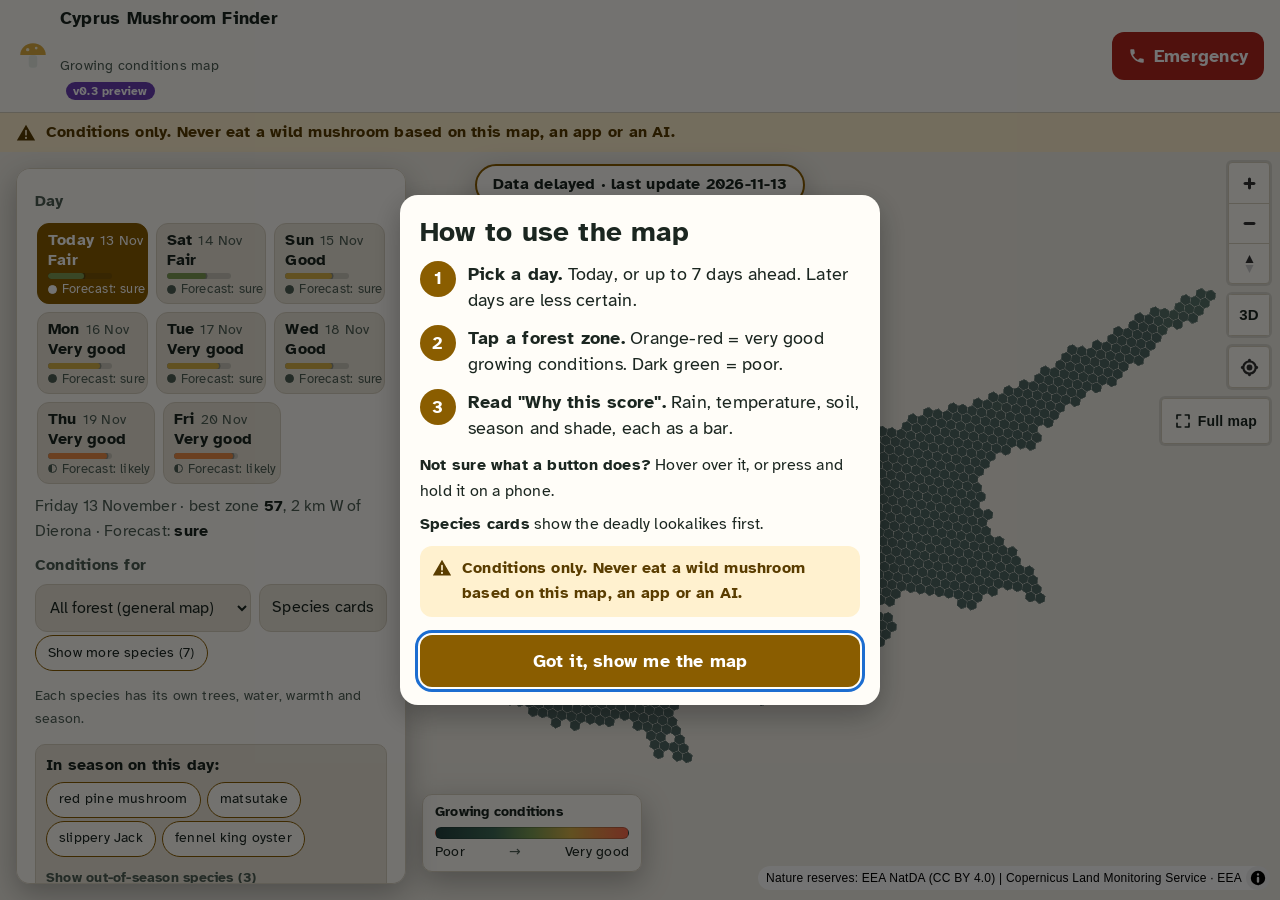
==== commit b0ee025a: "Deploy root (V4, 7302a25): Full map mode (?full=1), data/views.json" ====
--- a/index.html
+++ b/index.html
@@ -7,10 +7,10 @@
   <meta name="description" content="Live map of growing conditions for wild mushrooms in Cyprus forests. Conditions only." />
   <title>Cyprus Mushroom Finder</title>
   <link rel="icon" href="data:image/svg+xml,%3Csvg xmlns='http://www.w3.org/2000/svg' viewBox='0 0 32 32'%3E%3Cpath d='M4 15c0-6 5-11 12-11s12 5 12 11z' fill='%23e0b040'/%3E%3Crect x='12' y='15' width='8' height='12' rx='3' fill='%23e9efe6'/%3E%3C/svg%3E" />
-  <script type="module" crossorigin src="./assets/main-CEF6IvCQ.js"></script>
-  <link rel="modulepreload" crossorigin href="./assets/theme-BHnJ_PYE.js">
+  <script type="module" crossorigin src="./assets/main-DNneHLW8.js"></script>
+  <link rel="modulepreload" crossorigin href="./assets/theme-Bk6orX38.js">
   <link rel="stylesheet" crossorigin href="./assets/theme-iatmxNqj.css">
-  <link rel="stylesheet" crossorigin href="./assets/main-D8YWByRC.css">
+  <link rel="stylesheet" crossorigin href="./assets/main-B4AFjGD8.css">
 </head>
 <body>
   <div class="app">
--- a/assets/main-B4AFjGD8.css
+++ b/assets/main-B4AFjGD8.css
@@ -0,0 +1 @@
+.maplibregl-map{-webkit-tap-highlight-color:#0000;-webkit-touch-callout:none;font:12px/20px Helvetica Neue,Arial,Helvetica,sans-serif;position:relative;overflow:hidden}.maplibregl-canvas{position:absolute;top:0;left:0}.maplibregl-map:fullscreen{width:100%;height:100%}.maplibregl-ctrl-group button.maplibregl-ctrl-compass{touch-action:none}.maplibregl-canvas-container.maplibregl-interactive,.maplibregl-ctrl-group button.maplibregl-ctrl-compass{cursor:grab;-webkit-user-select:none;user-select:none}.maplibregl-canvas-container.maplibregl-interactive.maplibregl-track-pointer{cursor:pointer}.maplibregl-canvas-container.maplibregl-interactive:active,.maplibregl-ctrl-group button.maplibregl-ctrl-compass:active{cursor:grabbing}.maplibregl-canvas-container.maplibregl-touch-zoom-rotate,.maplibregl-canvas-container.maplibregl-touch-zoom-rotate .maplibregl-canvas{touch-action:pan-x pan-y}.maplibregl-canvas-container.maplibregl-touch-drag-pan,.maplibregl-canvas-container.maplibregl-touch-drag-pan .maplibregl-canvas{touch-action:pinch-zoom}.maplibregl-canvas-container.maplibregl-touch-zoom-rotate.maplibregl-touch-drag-pan,.maplibregl-canvas-container.maplibregl-touch-zoom-rotate.maplibregl-touch-drag-pan .maplibregl-canvas{touch-action:none}.maplibregl-canvas-container.maplibregl-touch-drag-pan.maplibregl-cooperative-gestures,.maplibregl-canvas-container.maplibregl-touch-drag-pan.maplibregl-cooperative-gestures .maplibregl-canvas{touch-action:pan-x pan-y}.maplibregl-ctrl-bottom-left,.maplibregl-ctrl-bottom-right,.maplibregl-ctrl-top-left,.maplibregl-ctrl-top-right{pointer-events:none;z-index:2;position:absolute}.maplibregl-ctrl-top-left{top:0;left:0}.maplibregl-ctrl-top-right{top:0;right:0}.maplibregl-ctrl-bottom-left{bottom:0;left:0}.maplibregl-ctrl-bottom-right{bottom:0;right:0}.maplibregl-ctrl{clear:both;pointer-events:auto;transform:translate(0)}.maplibregl-ctrl-top-left .maplibregl-ctrl{float:left;margin:10px 0 0 10px}.maplibregl-ctrl-top-right .maplibregl-ctrl{float:right;margin:10px 10px 0 0}.maplibregl-ctrl-bottom-left .maplibregl-ctrl{float:left;margin:0 0 10px 10px}.maplibregl-ctrl-bottom-right .maplibregl-ctrl{float:right;margin:0 10px 10px 0}.maplibregl-ctrl-group{background:#fff;border-radius:4px}.maplibregl-ctrl-group:not(:empty){box-shadow:0 0 0 2px #0000001a}.maplibregl-ctrl-group button{box-sizing:border-box;cursor:pointer;background-color:#0000;border:0;outline:none;width:29px;height:29px;padding:0;display:block}.maplibregl-ctrl button{-webkit-user-select:none;user-select:none}.maplibregl-ctrl-group button+button{border-top:1px solid #ddd}.maplibregl-ctrl button .maplibregl-ctrl-icon{background-position:50%;background-repeat:no-repeat;width:100%;height:100%;display:block}@media (forced-colors:active){.maplibregl-ctrl-group:not(:empty){box-shadow:0 0 0 2px buttontext}.maplibregl-ctrl-icon{background-color:#0000}.maplibregl-ctrl-group button+button{border-top:1px solid buttontext}}.maplibregl-ctrl button::-moz-focus-inner{border:0;padding:0}.maplibregl-ctrl-attrib-button:focus,.maplibregl-ctrl-group button:focus{box-shadow:0 0 2px 2px #0096ff}.maplibregl-ctrl button:disabled{cursor:not-allowed}.maplibregl-ctrl button:disabled .maplibregl-ctrl-icon{opacity:.25}@media (hover:hover){.maplibregl-ctrl button:not(:disabled):hover{background-color:#0000000d}}.maplibregl-ctrl button:not(:disabled):active{background-color:#0000000d}.maplibregl-ctrl-group button:focus:focus-visible{box-shadow:0 0 2px 2px #0096ff}.maplibregl-ctrl-group button:focus:not(:focus-visible){box-shadow:none}.maplibregl-ctrl-group button:focus:first-child{border-radius:4px 4px 0 0}.maplibregl-ctrl-group button:focus:last-child{border-radius:0 0 4px 4px}.maplibregl-ctrl-group button:focus:only-child{border-radius:inherit}.maplibregl-ctrl button.maplibregl-ctrl-zoom-out .maplibregl-ctrl-icon{background-image:url("data:image/svg+xml;charset=utf-8,%3Csvg xmlns='http://www.w3.org/2000/svg' width='29' height='29' viewBox='0 0 29 29' fill='%23333'%3E %3Cpath d='M10 13c-.75 0-1.5.75-1.5 1.5S9.25 16 10 16h9c.75 0 1.5-.75 1.5-1.5S19.75 13 19 13z'/%3E %3C/svg%3E")}.maplibregl-ctrl button.maplibregl-ctrl-zoom-in .maplibregl-ctrl-icon{background-image:url("data:image/svg+xml;charset=utf-8,%3Csvg xmlns='http://www.w3.org/2000/svg' width='29' height='29' viewBox='0 0 29 29' fill='%23333'%3E %3Cpath d='M14.5 8.5c-.75 0-1.5.75-1.5 1.5v3h-3c-.75 0-1.5.75-1.5 1.5S9.25 16 10 16h3v3c0 .75.75 1.5 1.5 1.5S16 19.75 16 19v-3h3c.75 0 1.5-.75 1.5-1.5S19.75 13 19 13h-3v-3c0-.75-.75-1.5-1.5-1.5'/%3E %3C/svg%3E")}@media (forced-colors:active){.maplibregl-ctrl button.maplibregl-ctrl-zoom-out .maplibregl-ctrl-icon{background-image:url("data:image/svg+xml;charset=utf-8,%3Csvg xmlns='http://www.w3.org/2000/svg' width='29' height='29' viewBox='0 0 29 29' fill='%23fff'%3E %3Cpath d='M10 13c-.75 0-1.5.75-1.5 1.5S9.25 16 10 16h9c.75 0 1.5-.75 1.5-1.5S19.75 13 19 13z'/%3E %3C/svg%3E")}.maplibregl-ctrl button.maplibregl-ctrl-zoom-in .maplibregl-ctrl-icon{background-image:url("data:image/svg+xml;charset=utf-8,%3Csvg xmlns='http://www.w3.org/2000/svg' width='29' height='29' viewBox='0 0 29 29' fill='%23fff'%3E %3Cpath d='M14.5 8.5c-.75 0-1.5.75-1.5 1.5v3h-3c-.75 0-1.5.75-1.5 1.5S9.25 16 10 16h3v3c0 .75.75 1.5 1.5 1.5S16 19.75 16 19v-3h3c.75 0 1.5-.75 1.5-1.5S19.75 13 19 13h-3v-3c0-.75-.75-1.5-1.5-1.5'/%3E %3C/svg%3E")}}@media (forced-colors:active) and (prefers-color-scheme:light){.maplibregl-ctrl button.maplibregl-ctrl-zoom-out .maplibregl-ctrl-icon{background-image:url("data:image/svg+xml;charset=utf-8,%3Csvg xmlns='http://www.w3.org/2000/svg' width='29' height='29' viewBox='0 0 29 29' fill='%23000'%3E %3Cpath d='M10 13c-.75 0-1.5.75-1.5 1.5S9.25 16 10 16h9c.75 0 1.5-.75 1.5-1.5S19.75 13 19 13z'/%3E %3C/svg%3E")}.maplibregl-ctrl button.maplibregl-ctrl-zoom-in .maplibregl-ctrl-icon{background-image:url("data:image/svg+xml;charset=utf-8,%3Csvg xmlns='http://www.w3.org/2000/svg' width='29' height='29' viewBox='0 0 29 29' fill='%23000'%3E %3Cpath d='M14.5 8.5c-.75 0-1.5.75-1.5 1.5v3h-3c-.75 0-1.5.75-1.5 1.5S9.25 16 10 16h3v3c0 .75.75 1.5 1.5 1.5S16 19.75 16 19v-3h3c.75 0 1.5-.75 1.5-1.5S19.75 13 19 13h-3v-3c0-.75-.75-1.5-1.5-1.5'/%3E %3C/svg%3E")}}.maplibregl-ctrl button.maplibregl-ctrl-fullscreen .maplibregl-ctrl-icon{background-image:url("data:image/svg+xml;charset=utf-8,%3Csvg xmlns='http://www.w3.org/2000/svg' width='29' height='29' viewBox='0 0 29 29' fill='%23333'%3E %3Cpath d='M24 16v5.5c0 1.75-.75 2.5-2.5 2.5H16v-1l3-1.5-4-5.5 1-1 5.5 4 1.5-3zM6 16l1.5 3 5.5-4 1 1-4 5.5 3 1.5v1H7.5C5.75 24 5 23.25 5 21.5V16zm7-11v1l-3 1.5 4 5.5-1 1-5.5-4L6 13H5V7.5C5 5.75 5.75 5 7.5 5zm11 2.5c0-1.75-.75-2.5-2.5-2.5H16v1l3 1.5-4 5.5 1 1 5.5-4 1.5 3h1z'/%3E %3C/svg%3E")}.maplibregl-ctrl button.maplibregl-ctrl-shrink .maplibregl-ctrl-icon{background-image:url("data:image/svg+xml;charset=utf-8,%3Csvg xmlns='http://www.w3.org/2000/svg' width='29' height='29' viewBox='0 0 29 29'%3E %3Cpath d='M18.5 16c-1.75 0-2.5.75-2.5 2.5V24h1l1.5-3 5.5 4 1-1-4-5.5 3-1.5v-1zM13 18.5c0-1.75-.75-2.5-2.5-2.5H5v1l3 1.5L4 24l1 1 5.5-4 1.5 3h1zm3-8c0 1.75.75 2.5 2.5 2.5H24v-1l-3-1.5L25 5l-1-1-5.5 4L17 5h-1zM10.5 13c1.75 0 2.5-.75 2.5-2.5V5h-1l-1.5 3L5 4 4 5l4 5.5L5 12v1z'/%3E %3C/svg%3E")}@media (forced-colors:active){.maplibregl-ctrl button.maplibregl-ctrl-fullscreen .maplibregl-ctrl-icon{background-image:url("data:image/svg+xml;charset=utf-8,%3Csvg xmlns='http://www.w3.org/2000/svg' width='29' height='29' viewBox='0 0 29 29' fill='%23fff'%3E %3Cpath d='M24 16v5.5c0 1.75-.75 2.5-2.5 2.5H16v-1l3-1.5-4-5.5 1-1 5.5 4 1.5-3zM6 16l1.5 3 5.5-4 1 1-4 5.5 3 1.5v1H7.5C5.75 24 5 23.25 5 21.5V16zm7-11v1l-3 1.5 4 5.5-1 1-5.5-4L6 13H5V7.5C5 5.75 5.75 5 7.5 5zm11 2.5c0-1.75-.75-2.5-2.5-2.5H16v1l3 1.5-4 5.5 1 1 5.5-4 1.5 3h1z'/%3E %3C/svg%3E")}.maplibregl-ctrl button.maplibregl-ctrl-shrink .maplibregl-ctrl-icon{background-image:url("data:image/svg+xml;charset=utf-8,%3Csvg xmlns='http://www.w3.org/2000/svg' width='29' height='29' viewBox='0 0 29 29' fill='%23fff'%3E %3Cpath d='M18.5 16c-1.75 0-2.5.75-2.5 2.5V24h1l1.5-3 5.5 4 1-1-4-5.5 3-1.5v-1zM13 18.5c0-1.75-.75-2.5-2.5-2.5H5v1l3 1.5L4 24l1 1 5.5-4 1.5 3h1zm3-8c0 1.75.75 2.5 2.5 2.5H24v-1l-3-1.5L25 5l-1-1-5.5 4L17 5h-1zM10.5 13c1.75 0 2.5-.75 2.5-2.5V5h-1l-1.5 3L5 4 4 5l4 5.5L5 12v1z'/%3E %3C/svg%3E")}}@media (forced-colors:active) and (prefers-color-scheme:light){.maplibregl-ctrl button.maplibregl-ctrl-fullscreen .maplibregl-ctrl-icon{background-image:url("data:image/svg+xml;charset=utf-8,%3Csvg xmlns='http://www.w3.org/2000/svg' width='29' height='29' viewBox='0 0 29 29' fill='%23000'%3E %3Cpath d='M24 16v5.5c0 1.75-.75 2.5-2.5 2.5H16v-1l3-1.5-4-5.5 1-1 5.5 4 1.5-3zM6 16l1.5 3 5.5-4 1 1-4 5.5 3 1.5v1H7.5C5.75 24 5 23.25 5 21.5V16zm7-11v1l-3 1.5 4 5.5-1 1-5.5-4L6 13H5V7.5C5 5.75 5.75 5 7.5 5zm11 2.5c0-1.75-.75-2.5-2.5-2.5H16v1l3 1.5-4 5.5 1 1 5.5-4 1.5 3h1z'/%3E %3C/svg%3E")}.maplibregl-ctrl button.maplibregl-ctrl-shrink .maplibregl-ctrl-icon{background-image:url("data:image/svg+xml;charset=utf-8,%3Csvg xmlns='http://www.w3.org/2000/svg' width='29' height='29' viewBox='0 0 29 29' fill='%23000'%3E %3Cpath d='M18.5 16c-1.75 0-2.5.75-2.5 2.5V24h1l1.5-3 5.5 4 1-1-4-5.5 3-1.5v-1zM13 18.5c0-1.75-.75-2.5-2.5-2.5H5v1l3 1.5L4 24l1 1 5.5-4 1.5 3h1zm3-8c0 1.75.75 2.5 2.5 2.5H24v-1l-3-1.5L25 5l-1-1-5.5 4L17 5h-1zM10.5 13c1.75 0 2.5-.75 2.5-2.5V5h-1l-1.5 3L5 4 4 5l4 5.5L5 12v1z'/%3E %3C/svg%3E")}}.maplibregl-ctrl button.maplibregl-ctrl-compass .maplibregl-ctrl-icon{background-image:url("data:image/svg+xml;charset=utf-8,%3Csvg xmlns='http://www.w3.org/2000/svg' width='29' height='29' viewBox='0 0 29 29' fill='%23333'%3E %3Cpath d='m10.5 14 4-8 4 8z'/%3E %3Cpath fill='%23ccc' d='m10.5 16 4 8 4-8z'/%3E %3C/svg%3E")}@media (forced-colors:active){.maplibregl-ctrl button.maplibregl-ctrl-compass .maplibregl-ctrl-icon{background-image:url("data:image/svg+xml;charset=utf-8,%3Csvg xmlns='http://www.w3.org/2000/svg' width='29' height='29' viewBox='0 0 29 29' fill='%23fff'%3E %3Cpath d='m10.5 14 4-8 4 8z'/%3E %3Cpath fill='%23ccc' d='m10.5 16 4 8 4-8z'/%3E %3C/svg%3E")}}@media (forced-colors:active) and (prefers-color-scheme:light){.maplibregl-ctrl button.maplibregl-ctrl-compass .maplibregl-ctrl-icon{background-image:url("data:image/svg+xml;charset=utf-8,%3Csvg xmlns='http://www.w3.org/2000/svg' width='29' height='29' viewBox='0 0 29 29' fill='%23000'%3E %3Cpath d='m10.5 14 4-8 4 8z'/%3E %3Cpath fill='%23ccc' d='m10.5 16 4 8 4-8z'/%3E %3C/svg%3E")}}.maplibregl-ctrl button.maplibregl-ctrl-globe .maplibregl-ctrl-icon{background-image:url("data:image/svg+xml;charset=utf-8,%3Csvg xmlns='http://www.w3.org/2000/svg' width='22' height='22' fill='none' viewBox='0 0 22 22' stroke='%23333'%3E %3Ccircle cx='11' cy='11' r='8.5'/%3E %3Cpath d='M17.5 11c0 4.819-3.02 8.5-6.5 8.5S4.5 15.819 4.5 11 7.52 2.5 11 2.5s6.5 3.681 6.5 8.5Z'/%3E %3Cpath d='M13.5 11c0 2.447-.331 4.64-.853 6.206-.262.785-.562 1.384-.872 1.777-.314.399-.58.517-.775.517-.195 0-.461-.118-.775-.517-.31-.393-.61-.992-.872-1.777C8.831 15.64 8.5 13.446 8.5 11c0-2.447.331-4.64.853-6.206.262-.785.562-1.384.872-1.777.314-.399.58-.517.775-.517.195 0 .461.118.775.517.31.393.61.992.872 1.777.522 1.565.853 3.76.853 6.206Z'/%3E %3Cpath d='M11 7.5c-1.909 0-3.622-.166-4.845-.428-.616-.132-1.08-.283-1.379-.434a1.333 1.333 0 0 1-.224-.138c.047-.038.12-.085.224-.138.299-.151.763-.302 1.379-.434C7.378 5.666 9.091 5.5 11 5.5c1.909 0 3.622.166 4.845.428.616.132 1.08.283 1.379.434.105.053.177.1.224.138-.047.038-.12.085-.224.138-.299.151-.763.302-1.379.434-1.223.262-2.936.428-4.845.428ZM4.486 6.436ZM11 16.5c-1.909 0-3.622-.166-4.845-.428-.616-.132-1.08-.283-1.379-.434a1.33 1.33 0 0 1-.224-.138 1.33 1.33 0 0 1 .224-.138c.299-.151.763-.302 1.379-.434C7.378 14.666 9.091 14.5 11 14.5c1.909 0 3.622.166 4.845.428.616.132 1.08.283 1.379.434.105.053.177.1.224.138a1.33 1.33 0 0 1-.224.138c-.299.151-.763.302-1.379.434-1.223.262-2.936.428-4.845.428Zm-6.514-1.064ZM11 12.5c-2.46 0-4.672-.222-6.255-.574-.796-.177-1.406-.38-1.805-.59a1.465 1.465 0 0 1-.39-.272.293.293 0 0 1-.047-.064.293.293 0 0 1 .048-.064c.066-.073.189-.167.389-.272.399-.21 1.009-.413 1.805-.59C6.328 9.722 8.54 9.5 11 9.5s4.672.222 6.256.574c.795.177 1.405.38 1.804.59.2.105.323.2.39.272a.33.33 0 0 1 .047.064.293.293 0 0 1-.048.064 1.435 1.435 0 0 1-.389.272c-.399.21-1.009.413-1.804.59-1.584.352-3.796.574-6.256.574Zm-8.501-1.51v.002-.002Zm0 .018v.002-.002Zm17.002.002v-.002.002Zm0-.018v-.002.002Z'/%3E %3C/svg%3E")}.maplibregl-ctrl button.maplibregl-ctrl-globe-enabled .maplibregl-ctrl-icon{background-image:url("data:image/svg+xml;charset=utf-8,%3Csvg xmlns='http://www.w3.org/2000/svg' width='22' height='22' fill='none' viewBox='0 0 22 22' stroke='%2333b5e5'%3E %3Ccircle cx='11' cy='11' r='8.5'/%3E %3Cpath d='M17.5 11c0 4.819-3.02 8.5-6.5 8.5S4.5 15.819 4.5 11 7.52 2.5 11 2.5s6.5 3.681 6.5 8.5Z'/%3E %3Cpath d='M13.5 11c0 2.447-.331 4.64-.853 6.206-.262.785-.562 1.384-.872 1.777-.314.399-.58.517-.775.517-.195 0-.461-.118-.775-.517-.31-.393-.61-.992-.872-1.777C8.831 15.64 8.5 13.446 8.5 11c0-2.447.331-4.64.853-6.206.262-.785.562-1.384.872-1.777.314-.399.58-.517.775-.517.195 0 .461.118.775.517.31.393.61.992.872 1.777.522 1.565.853 3.76.853 6.206Z'/%3E %3Cpath d='M11 7.5c-1.909 0-3.622-.166-4.845-.428-.616-.132-1.08-.283-1.379-.434a1.333 1.333 0 0 1-.224-.138c.047-.038.12-.085.224-.138.299-.151.763-.302 1.379-.434C7.378 5.666 9.091 5.5 11 5.5c1.909 0 3.622.166 4.845.428.616.132 1.08.283 1.379.434.105.053.177.1.224.138-.047.038-.12.085-.224.138-.299.151-.763.302-1.379.434-1.223.262-2.936.428-4.845.428ZM4.486 6.436ZM11 16.5c-1.909 0-3.622-.166-4.845-.428-.616-.132-1.08-.283-1.379-.434a1.33 1.33 0 0 1-.224-.138 1.33 1.33 0 0 1 .224-.138c.299-.151.763-.302 1.379-.434C7.378 14.666 9.091 14.5 11 14.5c1.909 0 3.622.166 4.845.428.616.132 1.08.283 1.379.434.105.053.177.1.224.138a1.33 1.33 0 0 1-.224.138c-.299.151-.763.302-1.379.434-1.223.262-2.936.428-4.845.428Zm-6.514-1.064ZM11 12.5c-2.46 0-4.672-.222-6.255-.574-.796-.177-1.406-.38-1.805-.59a1.465 1.465 0 0 1-.39-.272.293.293 0 0 1-.047-.064.293.293 0 0 1 .048-.064c.066-.073.189-.167.389-.272.399-.21 1.009-.413 1.805-.59C6.328 9.722 8.54 9.5 11 9.5s4.672.222 6.256.574c.795.177 1.405.38 1.804.59.2.105.323.2.39.272a.33.33 0 0 1 .047.064.293.293 0 0 1-.048.064 1.435 1.435 0 0 1-.389.272c-.399.21-1.009.413-1.804.59-1.584.352-3.796.574-6.256.574Zm-8.501-1.51v.002-.002Zm0 .018v.002-.002Zm17.002.002v-.002.002Zm0-.018v-.002.002Z'/%3E %3C/svg%3E")}.maplibregl-ctrl button.maplibregl-ctrl-terrain .maplibregl-ctrl-icon{background-image:url("data:image/svg+xml;charset=utf-8,%3Csvg xmlns='http://www.w3.org/2000/svg' width='22' height='22' viewBox='0 0 22 22' fill='%23333'%3E %3Cpath d='m1.754 13.406 4.453-4.851 3.09 3.09 3.281 3.277.969-.969-3.309-3.312 3.844-4.121 6.148 6.886h1.082v-.855l-7.207-8.07-4.84 5.187L6.169 6.57l-5.48 5.965v.871ZM.688 16.844h20.625v1.375H.688Zm0 0'/%3E %3C/svg%3E")}.maplibregl-ctrl button.maplibregl-ctrl-terrain-enabled .maplibregl-ctrl-icon{background-image:url("data:image/svg+xml;charset=utf-8,%3Csvg xmlns='http://www.w3.org/2000/svg' width='22' height='22' viewBox='0 0 22 22' fill='%2333b5e5'%3E %3Cpath d='m1.754 13.406 4.453-4.851 3.09 3.09 3.281 3.277.969-.969-3.309-3.312 3.844-4.121 6.148 6.886h1.082v-.855l-7.207-8.07-4.84 5.187L6.169 6.57l-5.48 5.965v.871ZM.688 16.844h20.625v1.375H.688Zm0 0'/%3E %3C/svg%3E")}.maplibregl-ctrl button.maplibregl-ctrl-geolocate .maplibregl-ctrl-icon{background-image:url("data:image/svg+xml;charset=utf-8,%3Csvg xmlns='http://www.w3.org/2000/svg' width='29' height='29' viewBox='0 0 20 20' fill='%23333'%3E %3Cpath d='M10 4C9 4 9 5 9 5v.1A5 5 0 0 0 5.1 9H5s-1 0-1 1 1 1 1 1h.1A5 5 0 0 0 9 14.9v.1s0 1 1 1 1-1 1-1v-.1a5 5 0 0 0 3.9-3.9h.1s1 0 1-1-1-1-1-1h-.1A5 5 0 0 0 11 5.1V5s0-1-1-1m0 2.5a3.5 3.5 0 1 1 0 7 3.5 3.5 0 1 1 0-7'/%3E %3Ccircle id='dot' cx='10' cy='10' r='2'/%3E %3Cpath id='stroke' d='m14 5 1 1-9 9-1-1z' display='none'/%3E %3C/svg%3E")}.maplibregl-ctrl button.maplibregl-ctrl-geolocate:disabled .maplibregl-ctrl-icon{background-image:url("data:image/svg+xml;charset=utf-8,%3Csvg xmlns='http://www.w3.org/2000/svg' width='29' height='29' viewBox='0 0 20 20' fill='%23aaa'%3E %3Cpath d='M10 4C9 4 9 5 9 5v.1A5 5 0 0 0 5.1 9H5s-1 0-1 1 1 1 1 1h.1A5 5 0 0 0 9 14.9v.1s0 1 1 1 1-1 1-1v-.1a5 5 0 0 0 3.9-3.9h.1s1 0 1-1-1-1-1-1h-.1A5 5 0 0 0 11 5.1V5s0-1-1-1m0 2.5a3.5 3.5 0 1 1 0 7 3.5 3.5 0 1 1 0-7'/%3E %3Ccircle id='dot' cx='10' cy='10' r='2'/%3E %3Cpath id='stroke' d='m14 5 1 1-9 9-1-1z' fill='%23f00'/%3E %3C/svg%3E")}.maplibregl-ctrl button.maplibregl-ctrl-geolocate.maplibregl-ctrl-geolocate-active .maplibregl-ctrl-icon{background-image:url("data:image/svg+xml;charset=utf-8,%3Csvg xmlns='http://www.w3.org/2000/svg' width='29' height='29' viewBox='0 0 20 20' fill='%2333b5e5'%3E %3Cpath d='M10 4C9 4 9 5 9 5v.1A5 5 0 0 0 5.1 9H5s-1 0-1 1 1 1 1 1h.1A5 5 0 0 0 9 14.9v.1s0 1 1 1 1-1 1-1v-.1a5 5 0 0 0 3.9-3.9h.1s1 0 1-1-1-1-1-1h-.1A5 5 0 0 0 11 5.1V5s0-1-1-1m0 2.5a3.5 3.5 0 1 1 0 7 3.5 3.5 0 1 1 0-7'/%3E %3Ccircle id='dot' cx='10' cy='10' r='2'/%3E %3Cpath id='stroke' d='m14 5 1 1-9 9-1-1z' display='none'/%3E %3C/svg%3E")}.maplibregl-ctrl button.maplibregl-ctrl-geolocate.maplibregl-ctrl-geolocate-active-error .maplibregl-ctrl-icon{background-image:url("data:image/svg+xml;charset=utf-8,%3Csvg xmlns='http://www.w3.org/2000/svg' width='29' height='29' viewBox='0 0 20 20' fill='%23e58978'%3E %3Cpath d='M10 4C9 4 9 5 9 5v.1A5 5 0 0 0 5.1 9H5s-1 0-1 1 1 1 1 1h.1A5 5 0 0 0 9 14.9v.1s0 1 1 1 1-1 1-1v-.1a5 5 0 0 0 3.9-3.9h.1s1 0 1-1-1-1-1-1h-.1A5 5 0 0 0 11 5.1V5s0-1-1-1m0 2.5a3.5 3.5 0 1 1 0 7 3.5 3.5 0 1 1 0-7'/%3E %3Ccircle id='dot' cx='10' cy='10' r='2'/%3E %3Cpath id='stroke' d='m14 5 1 1-9 9-1-1z' display='none'/%3E %3C/svg%3E")}.maplibregl-ctrl button.maplibregl-ctrl-geolocate.maplibregl-ctrl-geolocate-background .maplibregl-ctrl-icon{background-image:url("data:image/svg+xml;charset=utf-8,%3Csvg xmlns='http://www.w3.org/2000/svg' width='29' height='29' viewBox='0 0 20 20' fill='%2333b5e5'%3E %3Cpath d='M10 4C9 4 9 5 9 5v.1A5 5 0 0 0 5.1 9H5s-1 0-1 1 1 1 1 1h.1A5 5 0 0 0 9 14.9v.1s0 1 1 1 1-1 1-1v-.1a5 5 0 0 0 3.9-3.9h.1s1 0 1-1-1-1-1-1h-.1A5 5 0 0 0 11 5.1V5s0-1-1-1m0 2.5a3.5 3.5 0 1 1 0 7 3.5 3.5 0 1 1 0-7'/%3E %3Ccircle id='dot' cx='10' cy='10' r='2' display='none'/%3E %3Cpath id='stroke' d='m14 5 1 1-9 9-1-1z' display='none'/%3E %3C/svg%3E")}.maplibregl-ctrl button.maplibregl-ctrl-geolocate.maplibregl-ctrl-geolocate-background-error .maplibregl-ctrl-icon{background-image:url("data:image/svg+xml;charset=utf-8,%3Csvg xmlns='http://www.w3.org/2000/svg' width='29' height='29' viewBox='0 0 20 20' fill='%23e54e33'%3E %3Cpath d='M10 4C9 4 9 5 9 5v.1A5 5 0 0 0 5.1 9H5s-1 0-1 1 1 1 1 1h.1A5 5 0 0 0 9 14.9v.1s0 1 1 1 1-1 1-1v-.1a5 5 0 0 0 3.9-3.9h.1s1 0 1-1-1-1-1-1h-.1A5 5 0 0 0 11 5.1V5s0-1-1-1m0 2.5a3.5 3.5 0 1 1 0 7 3.5 3.5 0 1 1 0-7'/%3E %3Ccircle id='dot' cx='10' cy='10' r='2' display='none'/%3E %3Cpath id='stroke' d='m14 5 1 1-9 9-1-1z' display='none'/%3E %3C/svg%3E")}.maplibregl-ctrl button.maplibregl-ctrl-geolocate.maplibregl-ctrl-geolocate-waiting .maplibregl-ctrl-icon{animation:2s linear infinite maplibregl-spin}@media (forced-colors:active){.maplibregl-ctrl button.maplibregl-ctrl-geolocate .maplibregl-ctrl-icon{background-image:url("data:image/svg+xml;charset=utf-8,%3Csvg xmlns='http://www.w3.org/2000/svg' width='29' height='29' viewBox='0 0 20 20' fill='%23fff'%3E %3Cpath d='M10 4C9 4 9 5 9 5v.1A5 5 0 0 0 5.1 9H5s-1 0-1 1 1 1 1 1h.1A5 5 0 0 0 9 14.9v.1s0 1 1 1 1-1 1-1v-.1a5 5 0 0 0 3.9-3.9h.1s1 0 1-1-1-1-1-1h-.1A5 5 0 0 0 11 5.1V5s0-1-1-1m0 2.5a3.5 3.5 0 1 1 0 7 3.5 3.5 0 1 1 0-7'/%3E %3Ccircle id='dot' cx='10' cy='10' r='2'/%3E %3Cpath id='stroke' d='m14 5 1 1-9 9-1-1z' display='none'/%3E %3C/svg%3E")}.maplibregl-ctrl button.maplibregl-ctrl-geolocate:disabled .maplibregl-ctrl-icon{background-image:url("data:image/svg+xml;charset=utf-8,%3Csvg xmlns='http://www.w3.org/2000/svg' width='29' height='29' viewBox='0 0 20 20' fill='%23999'%3E %3Cpath d='M10 4C9 4 9 5 9 5v.1A5 5 0 0 0 5.1 9H5s-1 0-1 1 1 1 1 1h.1A5 5 0 0 0 9 14.9v.1s0 1 1 1 1-1 1-1v-.1a5 5 0 0 0 3.9-3.9h.1s1 0 1-1-1-1-1-1h-.1A5 5 0 0 0 11 5.1V5s0-1-1-1m0 2.5a3.5 3.5 0 1 1 0 7 3.5 3.5 0 1 1 0-7'/%3E %3Ccircle id='dot' cx='10' cy='10' r='2'/%3E %3Cpath id='stroke' d='m14 5 1 1-9 9-1-1z' fill='%23f00'/%3E %3C/svg%3E")}.maplibregl-ctrl button.maplibregl-ctrl-geolocate.maplibregl-ctrl-geolocate-active .maplibregl-ctrl-icon{background-image:url("data:image/svg+xml;charset=utf-8,%3Csvg xmlns='http://www.w3.org/2000/svg' width='29' height='29' viewBox='0 0 20 20' fill='%2333b5e5'%3E %3Cpath d='M10 4C9 4 9 5 9 5v.1A5 5 0 0 0 5.1 9H5s-1 0-1 1 1 1 1 1h.1A5 5 0 0 0 9 14.9v.1s0 1 1 1 1-1 1-1v-.1a5 5 0 0 0 3.9-3.9h.1s1 0 1-1-1-1-1-1h-.1A5 5 0 0 0 11 5.1V5s0-1-1-1m0 2.5a3.5 3.5 0 1 1 0 7 3.5 3.5 0 1 1 0-7'/%3E %3Ccircle id='dot' cx='10' cy='10' r='2'/%3E %3Cpath id='stroke' d='m14 5 1 1-9 9-1-1z' display='none'/%3E %3C/svg%3E")}.maplibregl-ctrl button.maplibregl-ctrl-geolocate.maplibregl-ctrl-geolocate-active-error .maplibregl-ctrl-icon{background-image:url("data:image/svg+xml;charset=utf-8,%3Csvg xmlns='http://www.w3.org/2000/svg' width='29' height='29' viewBox='0 0 20 20' fill='%23e58978'%3E %3Cpath d='M10 4C9 4 9 5 9 5v.1A5 5 0 0 0 5.1 9H5s-1 0-1 1 1 1 1 1h.1A5 5 0 0 0 9 14.9v.1s0 1 1 1 1-1 1-1v-.1a5 5 0 0 0 3.9-3.9h.1s1 0 1-1-1-1-1-1h-.1A5 5 0 0 0 11 5.1V5s0-1-1-1m0 2.5a3.5 3.5 0 1 1 0 7 3.5 3.5 0 1 1 0-7'/%3E %3Ccircle id='dot' cx='10' cy='10' r='2'/%3E %3Cpath id='stroke' d='m14 5 1 1-9 9-1-1z' display='none'/%3E %3C/svg%3E")}.maplibregl-ctrl button.maplibregl-ctrl-geolocate.maplibregl-ctrl-geolocate-background .maplibregl-ctrl-icon{background-image:url("data:image/svg+xml;charset=utf-8,%3Csvg xmlns='http://www.w3.org/2000/svg' width='29' height='29' viewBox='0 0 20 20' fill='%2333b5e5'%3E %3Cpath d='M10 4C9 4 9 5 9 5v.1A5 5 0 0 0 5.1 9H5s-1 0-1 1 1 1 1 1h.1A5 5 0 0 0 9 14.9v.1s0 1 1 1 1-1 1-1v-.1a5 5 0 0 0 3.9-3.9h.1s1 0 1-1-1-1-1-1h-.1A5 5 0 0 0 11 5.1V5s0-1-1-1m0 2.5a3.5 3.5 0 1 1 0 7 3.5 3.5 0 1 1 0-7'/%3E %3Ccircle id='dot' cx='10' cy='10' r='2' display='none'/%3E %3Cpath id='stroke' d='m14 5 1 1-9 9-1-1z' display='none'/%3E %3C/svg%3E")}.maplibregl-ctrl button.maplibregl-ctrl-geolocate.maplibregl-ctrl-geolocate-background-error .maplibregl-ctrl-icon{background-image:url("data:image/svg+xml;charset=utf-8,%3Csvg xmlns='http://www.w3.org/2000/svg' width='29' height='29' viewBox='0 0 20 20' fill='%23e54e33'%3E %3Cpath d='M10 4C9 4 9 5 9 5v.1A5 5 0 0 0 5.1 9H5s-1 0-1 1 1 1 1 1h.1A5 5 0 0 0 9 14.9v.1s0 1 1 1 1-1 1-1v-.1a5 5 0 0 0 3.9-3.9h.1s1 0 1-1-1-1-1-1h-.1A5 5 0 0 0 11 5.1V5s0-1-1-1m0 2.5a3.5 3.5 0 1 1 0 7 3.5 3.5 0 1 1 0-7'/%3E %3Ccircle id='dot' cx='10' cy='10' r='2' display='none'/%3E %3Cpath id='stroke' d='m14 5 1 1-9 9-1-1z' display='none'/%3E %3C/svg%3E")}}@media (forced-colors:active) and (prefers-color-scheme:light){.maplibregl-ctrl button.maplibregl-ctrl-geolocate .maplibregl-ctrl-icon{background-image:url("data:image/svg+xml;charset=utf-8,%3Csvg xmlns='http://www.w3.org/2000/svg' width='29' height='29' viewBox='0 0 20 20' fill='%23000'%3E %3Cpath d='M10 4C9 4 9 5 9 5v.1A5 5 0 0 0 5.1 9H5s-1 0-1 1 1 1 1 1h.1A5 5 0 0 0 9 14.9v.1s0 1 1 1 1-1 1-1v-.1a5 5 0 0 0 3.9-3.9h.1s1 0 1-1-1-1-1-1h-.1A5 5 0 0 0 11 5.1V5s0-1-1-1m0 2.5a3.5 3.5 0 1 1 0 7 3.5 3.5 0 1 1 0-7'/%3E %3Ccircle id='dot' cx='10' cy='10' r='2'/%3E %3Cpath id='stroke' d='m14 5 1 1-9 9-1-1z' display='none'/%3E %3C/svg%3E")}.maplibregl-ctrl button.maplibregl-ctrl-geolocate:disabled .maplibregl-ctrl-icon{background-image:url("data:image/svg+xml;charset=utf-8,%3Csvg xmlns='http://www.w3.org/2000/svg' width='29' height='29' viewBox='0 0 20 20' fill='%23666'%3E %3Cpath d='M10 4C9 4 9 5 9 5v.1A5 5 0 0 0 5.1 9H5s-1 0-1 1 1 1 1 1h.1A5 5 0 0 0 9 14.9v.1s0 1 1 1 1-1 1-1v-.1a5 5 0 0 0 3.9-3.9h.1s1 0 1-1-1-1-1-1h-.1A5 5 0 0 0 11 5.1V5s0-1-1-1m0 2.5a3.5 3.5 0 1 1 0 7 3.5 3.5 0 1 1 0-7'/%3E %3Ccircle id='dot' cx='10' cy='10' r='2'/%3E %3Cpath id='stroke' d='m14 5 1 1-9 9-1-1z' fill='%23f00'/%3E %3C/svg%3E")}}@keyframes maplibregl-spin{0%{transform:rotate(0)}to{transform:rotate(1turn)}}a.maplibregl-ctrl-logo{cursor:pointer;background-image:url("data:image/svg+xml;charset=utf-8,%3Csvg xmlns='http://www.w3.org/2000/svg' width='88' height='23' fill='none'%3E %3Cpath fill='%23000' fill-opacity='.4' fill-rule='evenodd' d='M17.408 16.796h-1.827l2.501-12.095h.198l3.324 6.533.988 2.19.988-2.19 3.258-6.533h.181l2.6 12.095h-1.81l-1.218-5.644-.362-1.71-.658 1.71-2.929 5.644h-.098l-2.914-5.644-.757-1.71-.345 1.71zm1.958-3.42-.726 3.663a1.255 1.255 0 0 1-1.232 1.011h-1.827a1.255 1.255 0 0 1-1.229-1.509l2.501-12.095a1.255 1.255 0 0 1 1.23-1.001h.197a1.25 1.25 0 0 1 1.12.685l3.19 6.273 3.125-6.263a1.25 1.25 0 0 1 1.123-.695h.181a1.255 1.255 0 0 1 1.227.991l1.443 6.71a5 5 0 0 1 .314-.787l.009-.016a4.6 4.6 0 0 1 1.777-1.887c.782-.46 1.668-.667 2.611-.667a4.6 4.6 0 0 1 1.7.32l.306.134c.21-.16.474-.256.759-.256h1.694a1.255 1.255 0 0 1 1.212.925 1.255 1.255 0 0 1 1.212-.925h1.711c.284 0 .545.094.755.252.613-.3 1.312-.45 2.075-.45 1.356 0 2.557.445 3.482 1.4q.47.48.763 1.064V4.701a1.255 1.255 0 0 1 1.255-1.255h1.86A1.255 1.255 0 0 1 54.44 4.7v9.194h2.217c.19 0 .37.043.532.118v-4.77c0-.356.147-.678.385-.906a2.42 2.42 0 0 1-.682-1.71c0-.665.267-1.253.735-1.7a2.45 2.45 0 0 1 1.722-.674 2.43 2.43 0 0 1 1.705.675q.318.302.504.683V4.7a1.255 1.255 0 0 1 1.255-1.255h1.744A1.255 1.255 0 0 1 65.812 4.7v3.335a4.8 4.8 0 0 1 1.526-.246c.938 0 1.817.214 2.59.69a4.47 4.47 0 0 1 1.67 1.743v-.98a1.255 1.255 0 0 1 1.256-1.256h1.777c.233 0 .451.064.639.174a3.4 3.4 0 0 1 1.567-.372c.346 0 .861.02 1.285.232a1.25 1.25 0 0 1 .689 1.004 4.7 4.7 0 0 1 .853-.588c.795-.44 1.675-.647 2.61-.647 1.385 0 2.65.39 3.525 1.396.836.938 1.168 2.173 1.168 3.528q-.001.515-.056 1.051a1.255 1.255 0 0 1-.947 1.09l.408.952a1.255 1.255 0 0 1-.477 1.552c-.418.268-.92.463-1.458.612-.613.171-1.304.244-2.049.244-1.06 0-2.043-.207-2.886-.698l-.015-.008c-.798-.48-1.419-1.135-1.818-1.963l-.004-.008a5.8 5.8 0 0 1-.548-2.512q0-.429.053-.843a1.3 1.3 0 0 1-.333-.086l-.166-.004c-.223 0-.426.062-.643.228-.03.024-.142.139-.142.59v3.883a1.255 1.255 0 0 1-1.256 1.256h-1.777a1.255 1.255 0 0 1-1.256-1.256V15.69l-.032.057a4.8 4.8 0 0 1-1.86 1.833 5.04 5.04 0 0 1-2.484.634 4.5 4.5 0 0 1-1.935-.424 1.25 1.25 0 0 1-.764.258h-1.71a1.255 1.255 0 0 1-1.256-1.255V7.687a2.4 2.4 0 0 1-.428.625c.253.23.412.561.412.93v7.553a1.255 1.255 0 0 1-1.256 1.255h-1.843a1.25 1.25 0 0 1-.894-.373c-.228.23-.544.373-.894.373H51.32a1.255 1.255 0 0 1-1.256-1.255v-1.251l-.061.117a4.7 4.7 0 0 1-1.782 1.884 4.77 4.77 0 0 1-2.485.67 5.6 5.6 0 0 1-1.485-.188l.009 2.764a1.255 1.255 0 0 1-1.255 1.259h-1.729a1.255 1.255 0 0 1-1.255-1.255v-3.537a1.255 1.255 0 0 1-1.167.793h-1.679a1.25 1.25 0 0 1-.77-.263 4.5 4.5 0 0 1-1.945.429c-.885 0-1.724-.21-2.495-.632l-.017-.01a5 5 0 0 1-1.081-.836 1.255 1.255 0 0 1-1.254 1.312h-1.81a1.255 1.255 0 0 1-1.228-.99l-.782-3.625-2.044 3.939a1.25 1.25 0 0 1-1.115.676h-.098a1.25 1.25 0 0 1-1.116-.68l-2.061-3.994zM35.92 16.63l.207-.114.223-.15q.493-.356.735-.785l.061-.118.033 1.332h1.678V9.242h-1.694l-.033 1.267q-.133-.329-.526-.658l-.032-.028a3.2 3.2 0 0 0-.668-.428l-.27-.12a3.3 3.3 0 0 0-1.235-.23q-1.136-.001-1.974.493a3.36 3.36 0 0 0-1.3 1.382q-.445.89-.444 2.074 0 1.2.51 2.107a3.8 3.8 0 0 0 1.382 1.381 3.9 3.9 0 0 0 1.893.477q.795 0 1.455-.33zm-2.789-5.38q-.576.675-.575 1.762 0 1.102.559 1.794.576.675 1.645.675a2.25 2.25 0 0 0 .934-.19 2.2 2.2 0 0 0 .468-.29l.178-.161a2.2 2.2 0 0 0 .397-.561q.244-.5.244-1.15v-.115q0-.708-.296-1.267l-.043-.077a2.2 2.2 0 0 0-.633-.709l-.13-.086-.047-.028a2.1 2.1 0 0 0-1.073-.285q-1.052 0-1.629.692zm2.316 2.706c.163-.17.28-.407.28-.83v-.114c0-.292-.06-.508-.15-.68a.96.96 0 0 0-.353-.389.85.85 0 0 0-.464-.127c-.4 0-.56.114-.664.239l-.01.012c-.148.174-.275.45-.275.945 0 .506.122.801.27.99.097.11.266.224.68.224.303 0 .504-.09.687-.269zm7.545 1.705a2.6 2.6 0 0 0 .331.423q.319.33.755.548l.173.074q.65.255 1.49.255 1.02 0 1.844-.493a3.45 3.45 0 0 0 1.316-1.4q.493-.904.493-2.089 0-1.909-.988-2.913-.988-1.02-2.584-1.02-.898 0-1.575.347a3 3 0 0 0-.415.262l-.199.166a3.4 3.4 0 0 0-.64.82V9.242h-1.712v11.553h1.729l-.017-5.134zm.53-1.138q.206.29.48.5l.155.11.053.034q.51.296 1.119.297 1.07 0 1.645-.675.577-.69.576-1.762 0-1.119-.576-1.777-.558-.675-1.645-.675-.435 0-.835.16a2 2 0 0 0-.284.136 2 2 0 0 0-.363.254 2.2 2.2 0 0 0-.46.569l-.082.162a2.6 2.6 0 0 0-.213 1.072v.115q0 .707.296 1.267l.135.211zm.964-.818a1.1 1.1 0 0 0 .367.385.94.94 0 0 0 .476.118c.423 0 .59-.117.687-.23.159-.194.28-.478.28-.95 0-.53-.133-.8-.266-.952l-.021-.025c-.078-.094-.231-.221-.68-.221a1 1 0 0 0-.503.135l-.012.007a.86.86 0 0 0-.335.343c-.073.133-.132.324-.132.614v.115a1.4 1.4 0 0 0 .14.66zm15.7-6.222q.347-.346.346-.856a1.05 1.05 0 0 0-.345-.79 1.18 1.18 0 0 0-.84-.329q-.51 0-.855.33a1.05 1.05 0 0 0-.346.79q0 .51.346.855.345.346.856.346.51 0 .839-.346zm4.337 9.314.033-1.332q.191.403.59.747l.098.081a4 4 0 0 0 .316.224l.223.122a3.2 3.2 0 0 0 1.44.322 3.8 3.8 0 0 0 1.875-.477 3.5 3.5 0 0 0 1.382-1.366q.527-.89.526-2.09 0-1.184-.444-2.073a3.24 3.24 0 0 0-1.283-1.399q-.823-.51-1.942-.51a3.5 3.5 0 0 0-1.527.344l-.086.043-.165.09a3 3 0 0 0-.33.214q-.432.315-.656.707a2 2 0 0 0-.099.198l.082-1.283V4.701h-1.744v12.095zm.473-2.509a2.5 2.5 0 0 0 .566.7q.117.098.245.18l.144.08a2.1 2.1 0 0 0 .975.232q1.07 0 1.645-.675.576-.69.576-1.778 0-1.102-.576-1.777-.56-.691-1.645-.692a2.2 2.2 0 0 0-1.015.235q-.22.113-.415.282l-.15.142a2.1 2.1 0 0 0-.42.594q-.223.479-.223 1.1v.115q0 .705.293 1.26zm2.616-.293c.157-.191.28-.479.28-.967 0-.51-.13-.79-.276-.961l-.021-.026c-.082-.1-.232-.225-.67-.225a.87.87 0 0 0-.681.279l-.012.011c-.154.155-.274.38-.274.807v.115c0 .285.057.499.144.669a1.1 1.1 0 0 0 .367.405c.137.082.28.123.455.123.423 0 .59-.118.686-.23zm8.266-3.013q.345-.13.724-.14l.069-.002q.493 0 .642.099l.247-1.794q-.196-.099-.717-.099a2.3 2.3 0 0 0-.545.063 2 2 0 0 0-.411.148 2.2 2.2 0 0 0-.4.249 2.5 2.5 0 0 0-.485.499 2.7 2.7 0 0 0-.32.581l-.05.137v-1.48h-1.778v7.553h1.777v-3.884q0-.546.159-.943a1.5 1.5 0 0 1 .466-.636 2.5 2.5 0 0 1 .399-.253 2 2 0 0 1 .224-.099zm9.784 2.656.05-.922q0-1.743-.856-2.698-.838-.97-2.584-.97-1.119-.001-2.007.493a3.46 3.46 0 0 0-1.4 1.382q-.493.906-.493 2.106 0 1.07.428 1.975.428.89 1.332 1.432.906.526 2.255.526.973 0 1.668-.185l.044-.012.135-.04q.613-.184.984-.421l-.542-1.267q-.3.162-.642.274l-.297.087q-.51.131-1.3.131-.954 0-1.497-.444a1.6 1.6 0 0 1-.192-.193q-.366-.44-.512-1.234l-.004-.021zm-5.427-1.256-.003.022h3.752v-.138q-.011-.727-.288-1.118a1 1 0 0 0-.156-.176q-.46-.428-1.316-.428-.986 0-1.494.604-.379.45-.494 1.234zm-27.053 2.77V4.7h-1.86v12.095h5.333V15.15zm7.103-5.908v7.553h-1.843V9.242h1.843z'/%3E %3Cpath fill='%23fff' d='m19.63 11.151-.757-1.71-.345 1.71-1.12 5.644h-1.827L18.083 4.7h.197l3.325 6.533.988 2.19.988-2.19L26.839 4.7h.181l2.6 12.095h-1.81l-1.218-5.644-.362-1.71-.658 1.71-2.93 5.644h-.098l-2.913-5.644zm14.836 5.81q-1.02 0-1.893-.478a3.8 3.8 0 0 1-1.381-1.382q-.51-.906-.51-2.106 0-1.185.444-2.074a3.36 3.36 0 0 1 1.3-1.382q.839-.494 1.974-.494a3.3 3.3 0 0 1 1.234.231 3.3 3.3 0 0 1 .97.575q.396.33.527.659l.033-1.267h1.694v7.553H37.18l-.033-1.332q-.279.593-1.02 1.053a3.17 3.17 0 0 1-1.662.444zm.296-1.482q.938 0 1.58-.642.642-.66.642-1.711v-.115q0-.708-.296-1.267a2.2 2.2 0 0 0-.807-.872 2.1 2.1 0 0 0-1.119-.313q-1.053 0-1.629.692-.575.675-.575 1.76 0 1.103.559 1.795.577.675 1.645.675zm6.521-6.237h1.711v1.4q.906-1.597 2.83-1.597 1.596 0 2.584 1.02.988 1.005.988 2.914 0 1.185-.493 2.09a3.46 3.46 0 0 1-1.316 1.399 3.5 3.5 0 0 1-1.844.493q-.954 0-1.662-.329a2.67 2.67 0 0 1-1.086-.97l.017 5.134h-1.728zm4.048 6.22q1.07 0 1.645-.674.577-.69.576-1.762 0-1.119-.576-1.777-.558-.675-1.645-.675-.592 0-1.12.296-.51.28-.822.823-.296.527-.296 1.234v.115q0 .708.296 1.267.313.543.823.855.51.296 1.119.297z'/%3E %3Cpath fill='%23e1e3e9' d='M51.325 4.7h1.86v10.45h3.473v1.646h-5.333zm7.12 4.542h1.843v7.553h-1.843zm.905-1.415a1.16 1.16 0 0 1-.856-.346 1.17 1.17 0 0 1-.346-.856 1.05 1.05 0 0 1 .346-.79q.346-.329.856-.329.494 0 .839.33a1.05 1.05 0 0 1 .345.79 1.16 1.16 0 0 1-.345.855q-.33.346-.84.346zm7.875 9.133a3.17 3.17 0 0 1-1.662-.444q-.723-.46-1.004-1.053l-.033 1.332h-1.71V4.701h1.743v4.657l-.082 1.283q.279-.658 1.086-1.119a3.5 3.5 0 0 1 1.778-.477q1.119 0 1.942.51a3.24 3.24 0 0 1 1.283 1.4q.445.888.444 2.072 0 1.201-.526 2.09a3.5 3.5 0 0 1-1.382 1.366 3.8 3.8 0 0 1-1.876.477zm-.296-1.481q1.069 0 1.645-.675.577-.69.577-1.778 0-1.102-.577-1.776-.56-.691-1.645-.692a2.12 2.12 0 0 0-1.58.659q-.642.641-.642 1.694v.115q0 .71.296 1.267a2.4 2.4 0 0 0 .807.872 2.1 2.1 0 0 0 1.119.313zm5.927-6.237h1.777v1.481q.263-.757.856-1.217a2.14 2.14 0 0 1 1.349-.46q.527 0 .724.098l-.247 1.794q-.149-.099-.642-.099-.774 0-1.416.494-.626.493-.626 1.58v3.883h-1.777V9.242zm9.534 7.718q-1.35 0-2.255-.526-.904-.543-1.332-1.432a4.6 4.6 0 0 1-.428-1.975q0-1.2.493-2.106a3.46 3.46 0 0 1 1.4-1.382q.889-.495 2.007-.494 1.744 0 2.584.97.855.956.856 2.7 0 .444-.05.92h-5.43q.18 1.005.708 1.45.542.443 1.497.443.79 0 1.3-.131a4 4 0 0 0 .938-.362l.542 1.267q-.411.263-1.119.46-.708.198-1.711.197zm1.596-4.558q.016-1.02-.444-1.432-.46-.428-1.316-.428-1.728 0-1.991 1.86z'/%3E %3Cpath d='M5.074 15.948a.484.657 0 0 0-.486.659v1.84a.484.657 0 0 0 .486.659h4.101a.484.657 0 0 0 .486-.659v-1.84a.484.657 0 0 0-.486-.659zm3.56 1.16H5.617v.838h3.017z' style='fill:%23fff;fill-rule:evenodd;stroke-width:1.03600001'/%3E %3Cg style='stroke-width:1.12603545'%3E %3Cpath d='M-9.408-1.416c-3.833-.025-7.056 2.912-7.08 6.615-.02 3.08 1.653 4.832 3.107 6.268.903.892 1.721 1.74 2.32 2.902l-.525-.004c-.543-.003-.992.304-1.24.639a1.87 1.87 0 0 0-.362 1.121l-.011 1.877c-.003.402.104.787.347 1.125.244.338.688.653 1.23.656l4.142.028c.542.003.99-.306 1.238-.641a1.87 1.87 0 0 0 .363-1.121l.012-1.875a1.87 1.87 0 0 0-.348-1.127c-.243-.338-.688-.653-1.23-.656l-.518-.004c.597-1.145 1.425-1.983 2.348-2.87 1.473-1.414 3.18-3.149 3.2-6.226-.016-3.59-2.923-6.684-6.993-6.707m-.006 1.1v.002c3.274.02 5.92 2.532 5.9 5.6-.017 2.706-1.39 4.026-2.863 5.44-1.034.994-2.118 2.033-2.814 3.633-.018.041-.052.055-.075.065q-.013.004-.02.01a.34.34 0 0 1-.226.084.34.34 0 0 1-.224-.086l-.092-.077c-.699-1.615-1.768-2.669-2.781-3.67-1.454-1.435-2.797-2.762-2.78-5.478.02-3.067 2.7-5.545 5.975-5.523m-.02 2.826c-1.62-.01-2.944 1.315-2.955 2.96-.01 1.646 1.295 2.988 2.916 2.999h.002c1.621.01 2.943-1.316 2.953-2.961.011-1.646-1.294-2.988-2.916-2.998m-.005 1.1c1.017.006 1.829.83 1.822 1.89s-.83 1.874-1.848 1.867c-1.018-.006-1.829-.83-1.822-1.89s.83-1.874 1.848-1.868m-2.155 11.857 4.14.025c.271.002.49.305.487.676l-.013 1.875c-.003.37-.224.67-.495.668l-4.14-.025c-.27-.002-.487-.306-.485-.676l.012-1.875c.003-.37.224-.67.494-.668' style='color:%23000;font-style:normal;font-variant:normal;font-weight:400;font-stretch:normal;font-size:medium;line-height:normal;font-family:sans-serif;font-variant-ligatures:normal;font-variant-position:normal;font-variant-caps:normal;font-variant-numeric:normal;font-variant-alternates:normal;font-feature-settings:normal;text-indent:0;text-align:start;text-decoration:none;text-decoration-line:none;text-decoration-style:solid;text-decoration-color:%23000;letter-spacing:normal;word-spacing:normal;text-transform:none;writing-mode:lr-tb;direction:ltr;text-orientation:mixed;dominant-baseline:auto;baseline-shift:baseline;text-anchor:start;white-space:normal;shape-padding:0;clip-rule:evenodd;display:inline;overflow:visible;visibility:visible;opacity:1;isolation:auto;mix-blend-mode:normal;color-interpolation:sRGB;color-interpolation-filters:linearRGB;solid-color:%23000;solid-opacity:1;vector-effect:none;fill:%23000;fill-opacity:.4;fill-rule:evenodd;stroke:none;stroke-width:2.47727823;stroke-linecap:butt;stroke-linejoin:miter;stroke-miterlimit:4;stroke-dasharray:none;stroke-dashoffset:0;stroke-opacity:1;color-rendering:auto;image-rendering:auto;shape-rendering:auto;text-rendering:auto' transform='translate(15.553 2.85)scale(.88807)'/%3E %3Cpath d='M-9.415-.316C-12.69-.338-15.37 2.14-15.39 5.207c-.017 2.716 1.326 4.041 2.78 5.477 1.013 1 2.081 2.055 2.78 3.67l.092.076a.34.34 0 0 0 .225.086.34.34 0 0 0 .227-.083l.019-.01c.022-.009.057-.024.074-.064.697-1.6 1.78-2.64 2.814-3.634 1.473-1.414 2.847-2.733 2.864-5.44.02-3.067-2.627-5.58-5.901-5.601m-.057 8.784c1.621.011 2.944-1.315 2.955-2.96.01-1.646-1.295-2.988-2.916-2.999-1.622-.01-2.945 1.315-2.955 2.96s1.295 2.989 2.916 3' style='clip-rule:evenodd;fill:%23e1e3e9;fill-opacity:1;fill-rule:evenodd;stroke:none;stroke-width:2.47727823;stroke-miterlimit:4;stroke-dasharray:none;stroke-opacity:.4' transform='translate(15.553 2.85)scale(.88807)'/%3E %3Cpath d='M-11.594 15.465c-.27-.002-.492.297-.494.668l-.012 1.876c-.003.371.214.673.485.675l4.14.027c.271.002.492-.298.495-.668l.012-1.877c.003-.37-.215-.672-.485-.674z' style='clip-rule:evenodd;fill:%23fff;fill-opacity:1;fill-rule:evenodd;stroke:none;stroke-width:2.47727823;stroke-miterlimit:4;stroke-dasharray:none;stroke-opacity:.4' transform='translate(15.553 2.85)scale(.88807)'/%3E %3C/g%3E %3C/svg%3E");background-repeat:no-repeat;width:88px;height:23px;margin:0 0 -4px -4px;display:block;overflow:hidden}a.maplibregl-ctrl-logo.maplibregl-compact{width:14px}@media (forced-colors:active){a.maplibregl-ctrl-logo{background-color:#0000;background-image:url("data:image/svg+xml;charset=utf-8,%3Csvg xmlns='http://www.w3.org/2000/svg' width='88' height='23' fill='none'%3E %3Cpath fill='%23000' fill-opacity='.4' fill-rule='evenodd' d='M17.408 16.796h-1.827l2.501-12.095h.198l3.324 6.533.988 2.19.988-2.19 3.258-6.533h.181l2.6 12.095h-1.81l-1.218-5.644-.362-1.71-.658 1.71-2.929 5.644h-.098l-2.914-5.644-.757-1.71-.345 1.71zm1.958-3.42-.726 3.663a1.255 1.255 0 0 1-1.232 1.011h-1.827a1.255 1.255 0 0 1-1.229-1.509l2.501-12.095a1.255 1.255 0 0 1 1.23-1.001h.197a1.25 1.25 0 0 1 1.12.685l3.19 6.273 3.125-6.263a1.25 1.25 0 0 1 1.123-.695h.181a1.255 1.255 0 0 1 1.227.991l1.443 6.71a5 5 0 0 1 .314-.787l.009-.016a4.6 4.6 0 0 1 1.777-1.887c.782-.46 1.668-.667 2.611-.667a4.6 4.6 0 0 1 1.7.32l.306.134c.21-.16.474-.256.759-.256h1.694a1.255 1.255 0 0 1 1.212.925 1.255 1.255 0 0 1 1.212-.925h1.711c.284 0 .545.094.755.252.613-.3 1.312-.45 2.075-.45 1.356 0 2.557.445 3.482 1.4q.47.48.763 1.064V4.701a1.255 1.255 0 0 1 1.255-1.255h1.86A1.255 1.255 0 0 1 54.44 4.7v9.194h2.217c.19 0 .37.043.532.118v-4.77c0-.356.147-.678.385-.906a2.42 2.42 0 0 1-.682-1.71c0-.665.267-1.253.735-1.7a2.45 2.45 0 0 1 1.722-.674 2.43 2.43 0 0 1 1.705.675q.318.302.504.683V4.7a1.255 1.255 0 0 1 1.255-1.255h1.744A1.255 1.255 0 0 1 65.812 4.7v3.335a4.8 4.8 0 0 1 1.526-.246c.938 0 1.817.214 2.59.69a4.47 4.47 0 0 1 1.67 1.743v-.98a1.255 1.255 0 0 1 1.256-1.256h1.777c.233 0 .451.064.639.174a3.4 3.4 0 0 1 1.567-.372c.346 0 .861.02 1.285.232a1.25 1.25 0 0 1 .689 1.004 4.7 4.7 0 0 1 .853-.588c.795-.44 1.675-.647 2.61-.647 1.385 0 2.65.39 3.525 1.396.836.938 1.168 2.173 1.168 3.528q-.001.515-.056 1.051a1.255 1.255 0 0 1-.947 1.09l.408.952a1.255 1.255 0 0 1-.477 1.552c-.418.268-.92.463-1.458.612-.613.171-1.304.244-2.049.244-1.06 0-2.043-.207-2.886-.698l-.015-.008c-.798-.48-1.419-1.135-1.818-1.963l-.004-.008a5.8 5.8 0 0 1-.548-2.512q0-.429.053-.843a1.3 1.3 0 0 1-.333-.086l-.166-.004c-.223 0-.426.062-.643.228-.03.024-.142.139-.142.59v3.883a1.255 1.255 0 0 1-1.256 1.256h-1.777a1.255 1.255 0 0 1-1.256-1.256V15.69l-.032.057a4.8 4.8 0 0 1-1.86 1.833 5.04 5.04 0 0 1-2.484.634 4.5 4.5 0 0 1-1.935-.424 1.25 1.25 0 0 1-.764.258h-1.71a1.255 1.255 0 0 1-1.256-1.255V7.687a2.4 2.4 0 0 1-.428.625c.253.23.412.561.412.93v7.553a1.255 1.255 0 0 1-1.256 1.255h-1.843a1.25 1.25 0 0 1-.894-.373c-.228.23-.544.373-.894.373H51.32a1.255 1.255 0 0 1-1.256-1.255v-1.251l-.061.117a4.7 4.7 0 0 1-1.782 1.884 4.77 4.77 0 0 1-2.485.67 5.6 5.6 0 0 1-1.485-.188l.009 2.764a1.255 1.255 0 0 1-1.255 1.259h-1.729a1.255 1.255 0 0 1-1.255-1.255v-3.537a1.255 1.255 0 0 1-1.167.793h-1.679a1.25 1.25 0 0 1-.77-.263 4.5 4.5 0 0 1-1.945.429c-.885 0-1.724-.21-2.495-.632l-.017-.01a5 5 0 0 1-1.081-.836 1.255 1.255 0 0 1-1.254 1.312h-1.81a1.255 1.255 0 0 1-1.228-.99l-.782-3.625-2.044 3.939a1.25 1.25 0 0 1-1.115.676h-.098a1.25 1.25 0 0 1-1.116-.68l-2.061-3.994zM35.92 16.63l.207-.114.223-.15q.493-.356.735-.785l.061-.118.033 1.332h1.678V9.242h-1.694l-.033 1.267q-.133-.329-.526-.658l-.032-.028a3.2 3.2 0 0 0-.668-.428l-.27-.12a3.3 3.3 0 0 0-1.235-.23q-1.136-.001-1.974.493a3.36 3.36 0 0 0-1.3 1.382q-.445.89-.444 2.074 0 1.2.51 2.107a3.8 3.8 0 0 0 1.382 1.381 3.9 3.9 0 0 0 1.893.477q.795 0 1.455-.33zm-2.789-5.38q-.576.675-.575 1.762 0 1.102.559 1.794.576.675 1.645.675a2.25 2.25 0 0 0 .934-.19 2.2 2.2 0 0 0 .468-.29l.178-.161a2.2 2.2 0 0 0 .397-.561q.244-.5.244-1.15v-.115q0-.708-.296-1.267l-.043-.077a2.2 2.2 0 0 0-.633-.709l-.13-.086-.047-.028a2.1 2.1 0 0 0-1.073-.285q-1.052 0-1.629.692zm2.316 2.706c.163-.17.28-.407.28-.83v-.114c0-.292-.06-.508-.15-.68a.96.96 0 0 0-.353-.389.85.85 0 0 0-.464-.127c-.4 0-.56.114-.664.239l-.01.012c-.148.174-.275.45-.275.945 0 .506.122.801.27.99.097.11.266.224.68.224.303 0 .504-.09.687-.269zm7.545 1.705a2.6 2.6 0 0 0 .331.423q.319.33.755.548l.173.074q.65.255 1.49.255 1.02 0 1.844-.493a3.45 3.45 0 0 0 1.316-1.4q.493-.904.493-2.089 0-1.909-.988-2.913-.988-1.02-2.584-1.02-.898 0-1.575.347a3 3 0 0 0-.415.262l-.199.166a3.4 3.4 0 0 0-.64.82V9.242h-1.712v11.553h1.729l-.017-5.134zm.53-1.138q.206.29.48.5l.155.11.053.034q.51.296 1.119.297 1.07 0 1.645-.675.577-.69.576-1.762 0-1.119-.576-1.777-.558-.675-1.645-.675-.435 0-.835.16a2 2 0 0 0-.284.136 2 2 0 0 0-.363.254 2.2 2.2 0 0 0-.46.569l-.082.162a2.6 2.6 0 0 0-.213 1.072v.115q0 .707.296 1.267l.135.211zm.964-.818a1.1 1.1 0 0 0 .367.385.94.94 0 0 0 .476.118c.423 0 .59-.117.687-.23.159-.194.28-.478.28-.95 0-.53-.133-.8-.266-.952l-.021-.025c-.078-.094-.231-.221-.68-.221a1 1 0 0 0-.503.135l-.012.007a.86.86 0 0 0-.335.343c-.073.133-.132.324-.132.614v.115a1.4 1.4 0 0 0 .14.66zm15.7-6.222q.347-.346.346-.856a1.05 1.05 0 0 0-.345-.79 1.18 1.18 0 0 0-.84-.329q-.51 0-.855.33a1.05 1.05 0 0 0-.346.79q0 .51.346.855.345.346.856.346.51 0 .839-.346zm4.337 9.314.033-1.332q.191.403.59.747l.098.081a4 4 0 0 0 .316.224l.223.122a3.2 3.2 0 0 0 1.44.322 3.8 3.8 0 0 0 1.875-.477 3.5 3.5 0 0 0 1.382-1.366q.527-.89.526-2.09 0-1.184-.444-2.073a3.24 3.24 0 0 0-1.283-1.399q-.823-.51-1.942-.51a3.5 3.5 0 0 0-1.527.344l-.086.043-.165.09a3 3 0 0 0-.33.214q-.432.315-.656.707a2 2 0 0 0-.099.198l.082-1.283V4.701h-1.744v12.095zm.473-2.509a2.5 2.5 0 0 0 .566.7q.117.098.245.18l.144.08a2.1 2.1 0 0 0 .975.232q1.07 0 1.645-.675.576-.69.576-1.778 0-1.102-.576-1.777-.56-.691-1.645-.692a2.2 2.2 0 0 0-1.015.235q-.22.113-.415.282l-.15.142a2.1 2.1 0 0 0-.42.594q-.223.479-.223 1.1v.115q0 .705.293 1.26zm2.616-.293c.157-.191.28-.479.28-.967 0-.51-.13-.79-.276-.961l-.021-.026c-.082-.1-.232-.225-.67-.225a.87.87 0 0 0-.681.279l-.012.011c-.154.155-.274.38-.274.807v.115c0 .285.057.499.144.669a1.1 1.1 0 0 0 .367.405c.137.082.28.123.455.123.423 0 .59-.118.686-.23zm8.266-3.013q.345-.13.724-.14l.069-.002q.493 0 .642.099l.247-1.794q-.196-.099-.717-.099a2.3 2.3 0 0 0-.545.063 2 2 0 0 0-.411.148 2.2 2.2 0 0 0-.4.249 2.5 2.5 0 0 0-.485.499 2.7 2.7 0 0 0-.32.581l-.05.137v-1.48h-1.778v7.553h1.777v-3.884q0-.546.159-.943a1.5 1.5 0 0 1 .466-.636 2.5 2.5 0 0 1 .399-.253 2 2 0 0 1 .224-.099zm9.784 2.656.05-.922q0-1.743-.856-2.698-.838-.97-2.584-.97-1.119-.001-2.007.493a3.46 3.46 0 0 0-1.4 1.382q-.493.906-.493 2.106 0 1.07.428 1.975.428.89 1.332 1.432.906.526 2.255.526.973 0 1.668-.185l.044-.012.135-.04q.613-.184.984-.421l-.542-1.267q-.3.162-.642.274l-.297.087q-.51.131-1.3.131-.954 0-1.497-.444a1.6 1.6 0 0 1-.192-.193q-.366-.44-.512-1.234l-.004-.021zm-5.427-1.256-.003.022h3.752v-.138q-.011-.727-.288-1.118a1 1 0 0 0-.156-.176q-.46-.428-1.316-.428-.986 0-1.494.604-.379.45-.494 1.234zm-27.053 2.77V4.7h-1.86v12.095h5.333V15.15zm7.103-5.908v7.553h-1.843V9.242h1.843z'/%3E %3Cpath fill='%23fff' d='m19.63 11.151-.757-1.71-.345 1.71-1.12 5.644h-1.827L18.083 4.7h.197l3.325 6.533.988 2.19.988-2.19L26.839 4.7h.181l2.6 12.095h-1.81l-1.218-5.644-.362-1.71-.658 1.71-2.93 5.644h-.098l-2.913-5.644zm14.836 5.81q-1.02 0-1.893-.478a3.8 3.8 0 0 1-1.381-1.382q-.51-.906-.51-2.106 0-1.185.444-2.074a3.36 3.36 0 0 1 1.3-1.382q.839-.494 1.974-.494a3.3 3.3 0 0 1 1.234.231 3.3 3.3 0 0 1 .97.575q.396.33.527.659l.033-1.267h1.694v7.553H37.18l-.033-1.332q-.279.593-1.02 1.053a3.17 3.17 0 0 1-1.662.444zm.296-1.482q.938 0 1.58-.642.642-.66.642-1.711v-.115q0-.708-.296-1.267a2.2 2.2 0 0 0-.807-.872 2.1 2.1 0 0 0-1.119-.313q-1.053 0-1.629.692-.575.675-.575 1.76 0 1.103.559 1.795.577.675 1.645.675zm6.521-6.237h1.711v1.4q.906-1.597 2.83-1.597 1.596 0 2.584 1.02.988 1.005.988 2.914 0 1.185-.493 2.09a3.46 3.46 0 0 1-1.316 1.399 3.5 3.5 0 0 1-1.844.493q-.954 0-1.662-.329a2.67 2.67 0 0 1-1.086-.97l.017 5.134h-1.728zm4.048 6.22q1.07 0 1.645-.674.577-.69.576-1.762 0-1.119-.576-1.777-.558-.675-1.645-.675-.592 0-1.12.296-.51.28-.822.823-.296.527-.296 1.234v.115q0 .708.296 1.267.313.543.823.855.51.296 1.119.297z'/%3E %3Cpath fill='%23e1e3e9' d='M51.325 4.7h1.86v10.45h3.473v1.646h-5.333zm7.12 4.542h1.843v7.553h-1.843zm.905-1.415a1.16 1.16 0 0 1-.856-.346 1.17 1.17 0 0 1-.346-.856 1.05 1.05 0 0 1 .346-.79q.346-.329.856-.329.494 0 .839.33a1.05 1.05 0 0 1 .345.79 1.16 1.16 0 0 1-.345.855q-.33.346-.84.346zm7.875 9.133a3.17 3.17 0 0 1-1.662-.444q-.723-.46-1.004-1.053l-.033 1.332h-1.71V4.701h1.743v4.657l-.082 1.283q.279-.658 1.086-1.119a3.5 3.5 0 0 1 1.778-.477q1.119 0 1.942.51a3.24 3.24 0 0 1 1.283 1.4q.445.888.444 2.072 0 1.201-.526 2.09a3.5 3.5 0 0 1-1.382 1.366 3.8 3.8 0 0 1-1.876.477zm-.296-1.481q1.069 0 1.645-.675.577-.69.577-1.778 0-1.102-.577-1.776-.56-.691-1.645-.692a2.12 2.12 0 0 0-1.58.659q-.642.641-.642 1.694v.115q0 .71.296 1.267a2.4 2.4 0 0 0 .807.872 2.1 2.1 0 0 0 1.119.313zm5.927-6.237h1.777v1.481q.263-.757.856-1.217a2.14 2.14 0 0 1 1.349-.46q.527 0 .724.098l-.247 1.794q-.149-.099-.642-.099-.774 0-1.416.494-.626.493-.626 1.58v3.883h-1.777V9.242zm9.534 7.718q-1.35 0-2.255-.526-.904-.543-1.332-1.432a4.6 4.6 0 0 1-.428-1.975q0-1.2.493-2.106a3.46 3.46 0 0 1 1.4-1.382q.889-.495 2.007-.494 1.744 0 2.584.97.855.956.856 2.7 0 .444-.05.92h-5.43q.18 1.005.708 1.45.542.443 1.497.443.79 0 1.3-.131a4 4 0 0 0 .938-.362l.542 1.267q-.411.263-1.119.46-.708.198-1.711.197zm1.596-4.558q.016-1.02-.444-1.432-.46-.428-1.316-.428-1.728 0-1.991 1.86z'/%3E %3Cpath d='M5.074 15.948a.484.657 0 0 0-.486.659v1.84a.484.657 0 0 0 .486.659h4.101a.484.657 0 0 0 .486-.659v-1.84a.484.657 0 0 0-.486-.659zm3.56 1.16H5.617v.838h3.017z' style='fill:%23fff;fill-rule:evenodd;stroke-width:1.03600001'/%3E %3Cg style='stroke-width:1.12603545'%3E %3Cpath d='M-9.408-1.416c-3.833-.025-7.056 2.912-7.08 6.615-.02 3.08 1.653 4.832 3.107 6.268.903.892 1.721 1.74 2.32 2.902l-.525-.004c-.543-.003-.992.304-1.24.639a1.87 1.87 0 0 0-.362 1.121l-.011 1.877c-.003.402.104.787.347 1.125.244.338.688.653 1.23.656l4.142.028c.542.003.99-.306 1.238-.641a1.87 1.87 0 0 0 .363-1.121l.012-1.875a1.87 1.87 0 0 0-.348-1.127c-.243-.338-.688-.653-1.23-.656l-.518-.004c.597-1.145 1.425-1.983 2.348-2.87 1.473-1.414 3.18-3.149 3.2-6.226-.016-3.59-2.923-6.684-6.993-6.707m-.006 1.1v.002c3.274.02 5.92 2.532 5.9 5.6-.017 2.706-1.39 4.026-2.863 5.44-1.034.994-2.118 2.033-2.814 3.633-.018.041-.052.055-.075.065q-.013.004-.02.01a.34.34 0 0 1-.226.084.34.34 0 0 1-.224-.086l-.092-.077c-.699-1.615-1.768-2.669-2.781-3.67-1.454-1.435-2.797-2.762-2.78-5.478.02-3.067 2.7-5.545 5.975-5.523m-.02 2.826c-1.62-.01-2.944 1.315-2.955 2.96-.01 1.646 1.295 2.988 2.916 2.999h.002c1.621.01 2.943-1.316 2.953-2.961.011-1.646-1.294-2.988-2.916-2.998m-.005 1.1c1.017.006 1.829.83 1.822 1.89s-.83 1.874-1.848 1.867c-1.018-.006-1.829-.83-1.822-1.89s.83-1.874 1.848-1.868m-2.155 11.857 4.14.025c.271.002.49.305.487.676l-.013 1.875c-.003.37-.224.67-.495.668l-4.14-.025c-.27-.002-.487-.306-.485-.676l.012-1.875c.003-.37.224-.67.494-.668' style='color:%23000;font-style:normal;font-variant:normal;font-weight:400;font-stretch:normal;font-size:medium;line-height:normal;font-family:sans-serif;font-variant-ligatures:normal;font-variant-position:normal;font-variant-caps:normal;font-variant-numeric:normal;font-variant-alternates:normal;font-feature-settings:normal;text-indent:0;text-align:start;text-decoration:none;text-decoration-line:none;text-decoration-style:solid;text-decoration-color:%23000;letter-spacing:normal;word-spacing:normal;text-transform:none;writing-mode:lr-tb;direction:ltr;text-orientation:mixed;dominant-baseline:auto;baseline-shift:baseline;text-anchor:start;white-space:normal;shape-padding:0;clip-rule:evenodd;display:inline;overflow:visible;visibility:visible;opacity:1;isolation:auto;mix-blend-mode:normal;color-interpolation:sRGB;color-interpolation-filters:linearRGB;solid-color:%23000;solid-opacity:1;vector-effect:none;fill:%23000;fill-opacity:.4;fill-rule:evenodd;stroke:none;stroke-width:2.47727823;stroke-linecap:butt;stroke-linejoin:miter;stroke-miterlimit:4;stroke-dasharray:none;stroke-dashoffset:0;stroke-opacity:1;color-rendering:auto;image-rendering:auto;shape-rendering:auto;text-rendering:auto' transform='translate(15.553 2.85)scale(.88807)'/%3E %3Cpath d='M-9.415-.316C-12.69-.338-15.37 2.14-15.39 5.207c-.017 2.716 1.326 4.041 2.78 5.477 1.013 1 2.081 2.055 2.78 3.67l.092.076a.34.34 0 0 0 .225.086.34.34 0 0 0 .227-.083l.019-.01c.022-.009.057-.024.074-.064.697-1.6 1.78-2.64 2.814-3.634 1.473-1.414 2.847-2.733 2.864-5.44.02-3.067-2.627-5.58-5.901-5.601m-.057 8.784c1.621.011 2.944-1.315 2.955-2.96.01-1.646-1.295-2.988-2.916-2.999-1.622-.01-2.945 1.315-2.955 2.96s1.295 2.989 2.916 3' style='clip-rule:evenodd;fill:%23e1e3e9;fill-opacity:1;fill-rule:evenodd;stroke:none;stroke-width:2.47727823;stroke-miterlimit:4;stroke-dasharray:none;stroke-opacity:.4' transform='translate(15.553 2.85)scale(.88807)'/%3E %3Cpath d='M-11.594 15.465c-.27-.002-.492.297-.494.668l-.012 1.876c-.003.371.214.673.485.675l4.14.027c.271.002.492-.298.495-.668l.012-1.877c.003-.37-.215-.672-.485-.674z' style='clip-rule:evenodd;fill:%23fff;fill-opacity:1;fill-rule:evenodd;stroke:none;stroke-width:2.47727823;stroke-miterlimit:4;stroke-dasharray:none;stroke-opacity:.4' transform='translate(15.553 2.85)scale(.88807)'/%3E %3C/g%3E %3C/svg%3E")}}@media (forced-colors:active) and (prefers-color-scheme:light){a.maplibregl-ctrl-logo{background-image:url("data:image/svg+xml;charset=utf-8,%3Csvg xmlns='http://www.w3.org/2000/svg' width='88' height='23' fill='none'%3E %3Cpath fill='%23000' fill-opacity='.4' fill-rule='evenodd' d='M17.408 16.796h-1.827l2.501-12.095h.198l3.324 6.533.988 2.19.988-2.19 3.258-6.533h.181l2.6 12.095h-1.81l-1.218-5.644-.362-1.71-.658 1.71-2.929 5.644h-.098l-2.914-5.644-.757-1.71-.345 1.71zm1.958-3.42-.726 3.663a1.255 1.255 0 0 1-1.232 1.011h-1.827a1.255 1.255 0 0 1-1.229-1.509l2.501-12.095a1.255 1.255 0 0 1 1.23-1.001h.197a1.25 1.25 0 0 1 1.12.685l3.19 6.273 3.125-6.263a1.25 1.25 0 0 1 1.123-.695h.181a1.255 1.255 0 0 1 1.227.991l1.443 6.71a5 5 0 0 1 .314-.787l.009-.016a4.6 4.6 0 0 1 1.777-1.887c.782-.46 1.668-.667 2.611-.667a4.6 4.6 0 0 1 1.7.32l.306.134c.21-.16.474-.256.759-.256h1.694a1.255 1.255 0 0 1 1.212.925 1.255 1.255 0 0 1 1.212-.925h1.711c.284 0 .545.094.755.252.613-.3 1.312-.45 2.075-.45 1.356 0 2.557.445 3.482 1.4q.47.48.763 1.064V4.701a1.255 1.255 0 0 1 1.255-1.255h1.86A1.255 1.255 0 0 1 54.44 4.7v9.194h2.217c.19 0 .37.043.532.118v-4.77c0-.356.147-.678.385-.906a2.42 2.42 0 0 1-.682-1.71c0-.665.267-1.253.735-1.7a2.45 2.45 0 0 1 1.722-.674 2.43 2.43 0 0 1 1.705.675q.318.302.504.683V4.7a1.255 1.255 0 0 1 1.255-1.255h1.744A1.255 1.255 0 0 1 65.812 4.7v3.335a4.8 4.8 0 0 1 1.526-.246c.938 0 1.817.214 2.59.69a4.47 4.47 0 0 1 1.67 1.743v-.98a1.255 1.255 0 0 1 1.256-1.256h1.777c.233 0 .451.064.639.174a3.4 3.4 0 0 1 1.567-.372c.346 0 .861.02 1.285.232a1.25 1.25 0 0 1 .689 1.004 4.7 4.7 0 0 1 .853-.588c.795-.44 1.675-.647 2.61-.647 1.385 0 2.65.39 3.525 1.396.836.938 1.168 2.173 1.168 3.528q-.001.515-.056 1.051a1.255 1.255 0 0 1-.947 1.09l.408.952a1.255 1.255 0 0 1-.477 1.552c-.418.268-.92.463-1.458.612-.613.171-1.304.244-2.049.244-1.06 0-2.043-.207-2.886-.698l-.015-.008c-.798-.48-1.419-1.135-1.818-1.963l-.004-.008a5.8 5.8 0 0 1-.548-2.512q0-.429.053-.843a1.3 1.3 0 0 1-.333-.086l-.166-.004c-.223 0-.426.062-.643.228-.03.024-.142.139-.142.59v3.883a1.255 1.255 0 0 1-1.256 1.256h-1.777a1.255 1.255 0 0 1-1.256-1.256V15.69l-.032.057a4.8 4.8 0 0 1-1.86 1.833 5.04 5.04 0 0 1-2.484.634 4.5 4.5 0 0 1-1.935-.424 1.25 1.25 0 0 1-.764.258h-1.71a1.255 1.255 0 0 1-1.256-1.255V7.687a2.4 2.4 0 0 1-.428.625c.253.23.412.561.412.93v7.553a1.255 1.255 0 0 1-1.256 1.255h-1.843a1.25 1.25 0 0 1-.894-.373c-.228.23-.544.373-.894.373H51.32a1.255 1.255 0 0 1-1.256-1.255v-1.251l-.061.117a4.7 4.7 0 0 1-1.782 1.884 4.77 4.77 0 0 1-2.485.67 5.6 5.6 0 0 1-1.485-.188l.009 2.764a1.255 1.255 0 0 1-1.255 1.259h-1.729a1.255 1.255 0 0 1-1.255-1.255v-3.537a1.255 1.255 0 0 1-1.167.793h-1.679a1.25 1.25 0 0 1-.77-.263 4.5 4.5 0 0 1-1.945.429c-.885 0-1.724-.21-2.495-.632l-.017-.01a5 5 0 0 1-1.081-.836 1.255 1.255 0 0 1-1.254 1.312h-1.81a1.255 1.255 0 0 1-1.228-.99l-.782-3.625-2.044 3.939a1.25 1.25 0 0 1-1.115.676h-.098a1.25 1.25 0 0 1-1.116-.68l-2.061-3.994zM35.92 16.63l.207-.114.223-.15q.493-.356.735-.785l.061-.118.033 1.332h1.678V9.242h-1.694l-.033 1.267q-.133-.329-.526-.658l-.032-.028a3.2 3.2 0 0 0-.668-.428l-.27-.12a3.3 3.3 0 0 0-1.235-.23q-1.136-.001-1.974.493a3.36 3.36 0 0 0-1.3 1.382q-.445.89-.444 2.074 0 1.2.51 2.107a3.8 3.8 0 0 0 1.382 1.381 3.9 3.9 0 0 0 1.893.477q.795 0 1.455-.33zm-2.789-5.38q-.576.675-.575 1.762 0 1.102.559 1.794.576.675 1.645.675a2.25 2.25 0 0 0 .934-.19 2.2 2.2 0 0 0 .468-.29l.178-.161a2.2 2.2 0 0 0 .397-.561q.244-.5.244-1.15v-.115q0-.708-.296-1.267l-.043-.077a2.2 2.2 0 0 0-.633-.709l-.13-.086-.047-.028a2.1 2.1 0 0 0-1.073-.285q-1.052 0-1.629.692zm2.316 2.706c.163-.17.28-.407.28-.83v-.114c0-.292-.06-.508-.15-.68a.96.96 0 0 0-.353-.389.85.85 0 0 0-.464-.127c-.4 0-.56.114-.664.239l-.01.012c-.148.174-.275.45-.275.945 0 .506.122.801.27.99.097.11.266.224.68.224.303 0 .504-.09.687-.269zm7.545 1.705a2.6 2.6 0 0 0 .331.423q.319.33.755.548l.173.074q.65.255 1.49.255 1.02 0 1.844-.493a3.45 3.45 0 0 0 1.316-1.4q.493-.904.493-2.089 0-1.909-.988-2.913-.988-1.02-2.584-1.02-.898 0-1.575.347a3 3 0 0 0-.415.262l-.199.166a3.4 3.4 0 0 0-.64.82V9.242h-1.712v11.553h1.729l-.017-5.134zm.53-1.138q.206.29.48.5l.155.11.053.034q.51.296 1.119.297 1.07 0 1.645-.675.577-.69.576-1.762 0-1.119-.576-1.777-.558-.675-1.645-.675-.435 0-.835.16a2 2 0 0 0-.284.136 2 2 0 0 0-.363.254 2.2 2.2 0 0 0-.46.569l-.082.162a2.6 2.6 0 0 0-.213 1.072v.115q0 .707.296 1.267l.135.211zm.964-.818a1.1 1.1 0 0 0 .367.385.94.94 0 0 0 .476.118c.423 0 .59-.117.687-.23.159-.194.28-.478.28-.95 0-.53-.133-.8-.266-.952l-.021-.025c-.078-.094-.231-.221-.68-.221a1 1 0 0 0-.503.135l-.012.007a.86.86 0 0 0-.335.343c-.073.133-.132.324-.132.614v.115a1.4 1.4 0 0 0 .14.66zm15.7-6.222q.347-.346.346-.856a1.05 1.05 0 0 0-.345-.79 1.18 1.18 0 0 0-.84-.329q-.51 0-.855.33a1.05 1.05 0 0 0-.346.79q0 .51.346.855.345.346.856.346.51 0 .839-.346zm4.337 9.314.033-1.332q.191.403.59.747l.098.081a4 4 0 0 0 .316.224l.223.122a3.2 3.2 0 0 0 1.44.322 3.8 3.8 0 0 0 1.875-.477 3.5 3.5 0 0 0 1.382-1.366q.527-.89.526-2.09 0-1.184-.444-2.073a3.24 3.24 0 0 0-1.283-1.399q-.823-.51-1.942-.51a3.5 3.5 0 0 0-1.527.344l-.086.043-.165.09a3 3 0 0 0-.33.214q-.432.315-.656.707a2 2 0 0 0-.099.198l.082-1.283V4.701h-1.744v12.095zm.473-2.509a2.5 2.5 0 0 0 .566.7q.117.098.245.18l.144.08a2.1 2.1 0 0 0 .975.232q1.07 0 1.645-.675.576-.69.576-1.778 0-1.102-.576-1.777-.56-.691-1.645-.692a2.2 2.2 0 0 0-1.015.235q-.22.113-.415.282l-.15.142a2.1 2.1 0 0 0-.42.594q-.223.479-.223 1.1v.115q0 .705.293 1.26zm2.616-.293c.157-.191.28-.479.28-.967 0-.51-.13-.79-.276-.961l-.021-.026c-.082-.1-.232-.225-.67-.225a.87.87 0 0 0-.681.279l-.012.011c-.154.155-.274.38-.274.807v.115c0 .285.057.499.144.669a1.1 1.1 0 0 0 .367.405c.137.082.28.123.455.123.423 0 .59-.118.686-.23zm8.266-3.013q.345-.13.724-.14l.069-.002q.493 0 .642.099l.247-1.794q-.196-.099-.717-.099a2.3 2.3 0 0 0-.545.063 2 2 0 0 0-.411.148 2.2 2.2 0 0 0-.4.249 2.5 2.5 0 0 0-.485.499 2.7 2.7 0 0 0-.32.581l-.05.137v-1.48h-1.778v7.553h1.777v-3.884q0-.546.159-.943a1.5 1.5 0 0 1 .466-.636 2.5 2.5 0 0 1 .399-.253 2 2 0 0 1 .224-.099zm9.784 2.656.05-.922q0-1.743-.856-2.698-.838-.97-2.584-.97-1.119-.001-2.007.493a3.46 3.46 0 0 0-1.4 1.382q-.493.906-.493 2.106 0 1.07.428 1.975.428.89 1.332 1.432.906.526 2.255.526.973 0 1.668-.185l.044-.012.135-.04q.613-.184.984-.421l-.542-1.267q-.3.162-.642.274l-.297.087q-.51.131-1.3.131-.954 0-1.497-.444a1.6 1.6 0 0 1-.192-.193q-.366-.44-.512-1.234l-.004-.021zm-5.427-1.256-.003.022h3.752v-.138q-.011-.727-.288-1.118a1 1 0 0 0-.156-.176q-.46-.428-1.316-.428-.986 0-1.494.604-.379.45-.494 1.234zm-27.053 2.77V4.7h-1.86v12.095h5.333V15.15zm7.103-5.908v7.553h-1.843V9.242h1.843z'/%3E %3Cpath fill='%23fff' d='m19.63 11.151-.757-1.71-.345 1.71-1.12 5.644h-1.827L18.083 4.7h.197l3.325 6.533.988 2.19.988-2.19L26.839 4.7h.181l2.6 12.095h-1.81l-1.218-5.644-.362-1.71-.658 1.71-2.93 5.644h-.098l-2.913-5.644zm14.836 5.81q-1.02 0-1.893-.478a3.8 3.8 0 0 1-1.381-1.382q-.51-.906-.51-2.106 0-1.185.444-2.074a3.36 3.36 0 0 1 1.3-1.382q.839-.494 1.974-.494a3.3 3.3 0 0 1 1.234.231 3.3 3.3 0 0 1 .97.575q.396.33.527.659l.033-1.267h1.694v7.553H37.18l-.033-1.332q-.279.593-1.02 1.053a3.17 3.17 0 0 1-1.662.444zm.296-1.482q.938 0 1.58-.642.642-.66.642-1.711v-.115q0-.708-.296-1.267a2.2 2.2 0 0 0-.807-.872 2.1 2.1 0 0 0-1.119-.313q-1.053 0-1.629.692-.575.675-.575 1.76 0 1.103.559 1.795.577.675 1.645.675zm6.521-6.237h1.711v1.4q.906-1.597 2.83-1.597 1.596 0 2.584 1.02.988 1.005.988 2.914 0 1.185-.493 2.09a3.46 3.46 0 0 1-1.316 1.399 3.5 3.5 0 0 1-1.844.493q-.954 0-1.662-.329a2.67 2.67 0 0 1-1.086-.97l.017 5.134h-1.728zm4.048 6.22q1.07 0 1.645-.674.577-.69.576-1.762 0-1.119-.576-1.777-.558-.675-1.645-.675-.592 0-1.12.296-.51.28-.822.823-.296.527-.296 1.234v.115q0 .708.296 1.267.313.543.823.855.51.296 1.119.297z'/%3E %3Cpath fill='%23e1e3e9' d='M51.325 4.7h1.86v10.45h3.473v1.646h-5.333zm7.12 4.542h1.843v7.553h-1.843zm.905-1.415a1.16 1.16 0 0 1-.856-.346 1.17 1.17 0 0 1-.346-.856 1.05 1.05 0 0 1 .346-.79q.346-.329.856-.329.494 0 .839.33a1.05 1.05 0 0 1 .345.79 1.16 1.16 0 0 1-.345.855q-.33.346-.84.346zm7.875 9.133a3.17 3.17 0 0 1-1.662-.444q-.723-.46-1.004-1.053l-.033 1.332h-1.71V4.701h1.743v4.657l-.082 1.283q.279-.658 1.086-1.119a3.5 3.5 0 0 1 1.778-.477q1.119 0 1.942.51a3.24 3.24 0 0 1 1.283 1.4q.445.888.444 2.072 0 1.201-.526 2.09a3.5 3.5 0 0 1-1.382 1.366 3.8 3.8 0 0 1-1.876.477zm-.296-1.481q1.069 0 1.645-.675.577-.69.577-1.778 0-1.102-.577-1.776-.56-.691-1.645-.692a2.12 2.12 0 0 0-1.58.659q-.642.641-.642 1.694v.115q0 .71.296 1.267a2.4 2.4 0 0 0 .807.872 2.1 2.1 0 0 0 1.119.313zm5.927-6.237h1.777v1.481q.263-.757.856-1.217a2.14 2.14 0 0 1 1.349-.46q.527 0 .724.098l-.247 1.794q-.149-.099-.642-.099-.774 0-1.416.494-.626.493-.626 1.58v3.883h-1.777V9.242zm9.534 7.718q-1.35 0-2.255-.526-.904-.543-1.332-1.432a4.6 4.6 0 0 1-.428-1.975q0-1.2.493-2.106a3.46 3.46 0 0 1 1.4-1.382q.889-.495 2.007-.494 1.744 0 2.584.97.855.956.856 2.7 0 .444-.05.92h-5.43q.18 1.005.708 1.45.542.443 1.497.443.79 0 1.3-.131a4 4 0 0 0 .938-.362l.542 1.267q-.411.263-1.119.46-.708.198-1.711.197zm1.596-4.558q.016-1.02-.444-1.432-.46-.428-1.316-.428-1.728 0-1.991 1.86z'/%3E %3Cpath d='M5.074 15.948a.484.657 0 0 0-.486.659v1.84a.484.657 0 0 0 .486.659h4.101a.484.657 0 0 0 .486-.659v-1.84a.484.657 0 0 0-.486-.659zm3.56 1.16H5.617v.838h3.017z' style='fill:%23fff;fill-rule:evenodd;stroke-width:1.03600001'/%3E %3Cg style='stroke-width:1.12603545'%3E %3Cpath d='M-9.408-1.416c-3.833-.025-7.056 2.912-7.08 6.615-.02 3.08 1.653 4.832 3.107 6.268.903.892 1.721 1.74 2.32 2.902l-.525-.004c-.543-.003-.992.304-1.24.639a1.87 1.87 0 0 0-.362 1.121l-.011 1.877c-.003.402.104.787.347 1.125.244.338.688.653 1.23.656l4.142.028c.542.003.99-.306 1.238-.641a1.87 1.87 0 0 0 .363-1.121l.012-1.875a1.87 1.87 0 0 0-.348-1.127c-.243-.338-.688-.653-1.23-.656l-.518-.004c.597-1.145 1.425-1.983 2.348-2.87 1.473-1.414 3.18-3.149 3.2-6.226-.016-3.59-2.923-6.684-6.993-6.707m-.006 1.1v.002c3.274.02 5.92 2.532 5.9 5.6-.017 2.706-1.39 4.026-2.863 5.44-1.034.994-2.118 2.033-2.814 3.633-.018.041-.052.055-.075.065q-.013.004-.02.01a.34.34 0 0 1-.226.084.34.34 0 0 1-.224-.086l-.092-.077c-.699-1.615-1.768-2.669-2.781-3.67-1.454-1.435-2.797-2.762-2.78-5.478.02-3.067 2.7-5.545 5.975-5.523m-.02 2.826c-1.62-.01-2.944 1.315-2.955 2.96-.01 1.646 1.295 2.988 2.916 2.999h.002c1.621.01 2.943-1.316 2.953-2.961.011-1.646-1.294-2.988-2.916-2.998m-.005 1.1c1.017.006 1.829.83 1.822 1.89s-.83 1.874-1.848 1.867c-1.018-.006-1.829-.83-1.822-1.89s.83-1.874 1.848-1.868m-2.155 11.857 4.14.025c.271.002.49.305.487.676l-.013 1.875c-.003.37-.224.67-.495.668l-4.14-.025c-.27-.002-.487-.306-.485-.676l.012-1.875c.003-.37.224-.67.494-.668' style='color:%23000;font-style:normal;font-variant:normal;font-weight:400;font-stretch:normal;font-size:medium;line-height:normal;font-family:sans-serif;font-variant-ligatures:normal;font-variant-position:normal;font-variant-caps:normal;font-variant-numeric:normal;font-variant-alternates:normal;font-feature-settings:normal;text-indent:0;text-align:start;text-decoration:none;text-decoration-line:none;text-decoration-style:solid;text-decoration-color:%23000;letter-spacing:normal;word-spacing:normal;text-transform:none;writing-mode:lr-tb;direction:ltr;text-orientation:mixed;dominant-baseline:auto;baseline-shift:baseline;text-anchor:start;white-space:normal;shape-padding:0;clip-rule:evenodd;display:inline;overflow:visible;visibility:visible;opacity:1;isolation:auto;mix-blend-mode:normal;color-interpolation:sRGB;color-interpolation-filters:linearRGB;solid-color:%23000;solid-opacity:1;vector-effect:none;fill:%23000;fill-opacity:.4;fill-rule:evenodd;stroke:none;stroke-width:2.47727823;stroke-linecap:butt;stroke-linejoin:miter;stroke-miterlimit:4;stroke-dasharray:none;stroke-dashoffset:0;stroke-opacity:1;color-rendering:auto;image-rendering:auto;shape-rendering:auto;text-rendering:auto' transform='translate(15.553 2.85)scale(.88807)'/%3E %3Cpath d='M-9.415-.316C-12.69-.338-15.37 2.14-15.39 5.207c-.017 2.716 1.326 4.041 2.78 5.477 1.013 1 2.081 2.055 2.78 3.67l.092.076a.34.34 0 0 0 .225.086.34.34 0 0 0 .227-.083l.019-.01c.022-.009.057-.024.074-.064.697-1.6 1.78-2.64 2.814-3.634 1.473-1.414 2.847-2.733 2.864-5.44.02-3.067-2.627-5.58-5.901-5.601m-.057 8.784c1.621.011 2.944-1.315 2.955-2.96.01-1.646-1.295-2.988-2.916-2.999-1.622-.01-2.945 1.315-2.955 2.96s1.295 2.989 2.916 3' style='clip-rule:evenodd;fill:%23e1e3e9;fill-opacity:1;fill-rule:evenodd;stroke:none;stroke-width:2.47727823;stroke-miterlimit:4;stroke-dasharray:none;stroke-opacity:.4' transform='translate(15.553 2.85)scale(.88807)'/%3E %3Cpath d='M-11.594 15.465c-.27-.002-.492.297-.494.668l-.012 1.876c-.003.371.214.673.485.675l4.14.027c.271.002.492-.298.495-.668l.012-1.877c.003-.37-.215-.672-.485-.674z' style='clip-rule:evenodd;fill:%23fff;fill-opacity:1;fill-rule:evenodd;stroke:none;stroke-width:2.47727823;stroke-miterlimit:4;stroke-dasharray:none;stroke-opacity:.4' transform='translate(15.553 2.85)scale(.88807)'/%3E %3C/g%3E %3C/svg%3E")}}.maplibregl-ctrl.maplibregl-ctrl-attrib{background-color:#ffffff80;margin:0;padding:0 5px}@media screen{.maplibregl-ctrl-attrib.maplibregl-compact{color:#000;box-sizing:content-box;background-color:#fff;border-radius:12px;min-height:20px;margin:10px;padding:2px 24px 2px 0;position:relative}.maplibregl-ctrl-attrib.maplibregl-compact-show{visibility:visible;padding:2px 28px 2px 8px}.maplibregl-ctrl-bottom-left>.maplibregl-ctrl-attrib.maplibregl-compact-show,.maplibregl-ctrl-top-left>.maplibregl-ctrl-attrib.maplibregl-compact-show{border-radius:12px;padding:2px 8px 2px 28px}.maplibregl-ctrl-attrib.maplibregl-compact .maplibregl-ctrl-attrib-inner{display:none}.maplibregl-ctrl-attrib-button{cursor:pointer;box-sizing:border-box;background-color:#ffffff80;background-image:url("data:image/svg+xml;charset=utf-8,%3Csvg xmlns='http://www.w3.org/2000/svg' width='24' height='24' fill-rule='evenodd' viewBox='0 0 20 20'%3E %3Cpath d='M4 10a6 6 0 1 0 12 0 6 6 0 1 0-12 0m5-3a1 1 0 1 0 2 0 1 1 0 1 0-2 0m0 3a1 1 0 1 1 2 0v3a1 1 0 1 1-2 0'/%3E %3C/svg%3E");border:0;border-radius:12px;outline:none;width:24px;height:24px;display:none;position:absolute;top:0;right:0}.maplibregl-ctrl-attrib summary.maplibregl-ctrl-attrib-button{appearance:none;list-style:none}.maplibregl-ctrl-attrib summary.maplibregl-ctrl-attrib-button::-webkit-details-marker{display:none}.maplibregl-ctrl-bottom-left .maplibregl-ctrl-attrib-button,.maplibregl-ctrl-top-left .maplibregl-ctrl-attrib-button{left:0}.maplibregl-ctrl-attrib.maplibregl-compact .maplibregl-ctrl-attrib-button,.maplibregl-ctrl-attrib.maplibregl-compact-show .maplibregl-ctrl-attrib-inner{display:block}.maplibregl-ctrl-attrib.maplibregl-compact-show .maplibregl-ctrl-attrib-button{background-color:#0000000d}.maplibregl-ctrl-bottom-right>.maplibregl-ctrl-attrib.maplibregl-compact:after{bottom:0;right:0}.maplibregl-ctrl-top-right>.maplibregl-ctrl-attrib.maplibregl-compact:after{top:0;right:0}.maplibregl-ctrl-top-left>.maplibregl-ctrl-attrib.maplibregl-compact:after{top:0;left:0}.maplibregl-ctrl-bottom-left>.maplibregl-ctrl-attrib.maplibregl-compact:after{bottom:0;left:0}}@media screen and (forced-colors:active){.maplibregl-ctrl-attrib.maplibregl-compact:after{background-image:url("data:image/svg+xml;charset=utf-8,%3Csvg xmlns='http://www.w3.org/2000/svg' width='24' height='24' fill-rule='evenodd' viewBox='0 0 20 20' fill='%23fff'%3E %3Cpath d='M4 10a6 6 0 1 0 12 0 6 6 0 1 0-12 0m5-3a1 1 0 1 0 2 0 1 1 0 1 0-2 0m0 3a1 1 0 1 1 2 0v3a1 1 0 1 1-2 0'/%3E %3C/svg%3E")}}@media screen and (forced-colors:active) and (prefers-color-scheme:light){.maplibregl-ctrl-attrib.maplibregl-compact:after{background-image:url("data:image/svg+xml;charset=utf-8,%3Csvg xmlns='http://www.w3.org/2000/svg' width='24' height='24' fill-rule='evenodd' viewBox='0 0 20 20'%3E %3Cpath d='M4 10a6 6 0 1 0 12 0 6 6 0 1 0-12 0m5-3a1 1 0 1 0 2 0 1 1 0 1 0-2 0m0 3a1 1 0 1 1 2 0v3a1 1 0 1 1-2 0'/%3E %3C/svg%3E")}}.maplibregl-ctrl-attrib a{color:#000000bf;text-decoration:none}.maplibregl-ctrl-attrib a:hover{color:inherit;text-decoration:underline}.maplibregl-attrib-empty{display:none}.maplibregl-ctrl-scale{white-space:nowrap;color:#333;box-sizing:border-box;background-color:#ffffffbf;border:2px solid #333;border-top:#333;padding:0 5px;font-size:10px}.maplibregl-popup{will-change:transform;pointer-events:none;display:flex;position:absolute;top:0;left:0}.maplibregl-popup-anchor-top,.maplibregl-popup-anchor-top-left,.maplibregl-popup-anchor-top-right{flex-direction:column}.maplibregl-popup-anchor-bottom,.maplibregl-popup-anchor-bottom-left,.maplibregl-popup-anchor-bottom-right{flex-direction:column-reverse}.maplibregl-popup-anchor-left{flex-direction:row}.maplibregl-popup-anchor-right,[dir=rtl] .maplibregl-popup-anchor-left{flex-direction:row-reverse}.maplibregl-popup-tip{z-index:1;border:10px solid #0000;width:0;height:0}.maplibregl-popup-anchor-top .maplibregl-popup-tip{border-top:none;border-bottom-color:#fff;align-self:center}.maplibregl-popup-anchor-top-left .maplibregl-popup-tip{border-top:none;border-bottom-color:#fff;border-left:none;align-self:flex-start}.maplibregl-popup-anchor-top-right .maplibregl-popup-tip{border-top:none;border-bottom-color:#fff;border-right:none;align-self:flex-end}.maplibregl-popup-anchor-bottom .maplibregl-popup-tip{border-top-color:#fff;border-bottom:none;align-self:center}.maplibregl-popup-anchor-bottom-left .maplibregl-popup-tip{border-top-color:#fff;border-bottom:none;border-left:none;align-self:flex-start}.maplibregl-popup-anchor-bottom-right .maplibregl-popup-tip{border-top-color:#fff;border-bottom:none;border-right:none;align-self:flex-end}.maplibregl-popup-anchor-left .maplibregl-popup-tip{border-left:none;border-right-color:#fff;align-self:center}.maplibregl-popup-anchor-right .maplibregl-popup-tip{border-left-color:#fff;border-right:none;align-self:center}[dir=rtl] .maplibregl-popup-anchor-right{flex-direction:row}[dir=rtl] .maplibregl-popup-anchor-top-left .maplibregl-popup-tip{align-self:flex-end}[dir=rtl] .maplibregl-popup-anchor-top-right .maplibregl-popup-tip{align-self:flex-start}[dir=rtl] .maplibregl-popup-anchor-bottom-left .maplibregl-popup-tip{align-self:flex-end}[dir=rtl] .maplibregl-popup-anchor-bottom-right .maplibregl-popup-tip{align-self:flex-start}.maplibregl-popup-close-button{cursor:pointer;background-color:#0000;border:0;border-radius:0 3px 0 0;position:absolute;top:0;right:0}.maplibregl-popup-close-button:hover{background-color:#0000000d}.maplibregl-popup-content{pointer-events:auto;background:#fff;border-radius:3px;padding:15px 10px;position:relative;box-shadow:0 1px 2px #0000001a}.maplibregl-popup-anchor-top-left .maplibregl-popup-content{border-top-left-radius:0}.maplibregl-popup-anchor-top-right .maplibregl-popup-content{border-top-right-radius:0}.maplibregl-popup-anchor-bottom-left .maplibregl-popup-content{border-bottom-left-radius:0}.maplibregl-popup-anchor-bottom-right .maplibregl-popup-content{border-bottom-right-radius:0}.maplibregl-popup-track-pointer{display:none}.maplibregl-popup-track-pointer *{pointer-events:none;-webkit-user-select:none;user-select:none}.maplibregl-map:hover .maplibregl-popup-track-pointer{display:flex}.maplibregl-map:active .maplibregl-popup-track-pointer{display:none}.maplibregl-marker{will-change:transform;transition:opacity .2s;position:absolute;top:0;left:0}.maplibregl-marker-draggable{cursor:grab}.maplibregl-user-location-dot,.maplibregl-user-location-dot:before{background-color:#1da1f2;border-radius:50%;width:15px;height:15px}.maplibregl-user-location-dot:before{content:"";animation:2s infinite maplibregl-user-location-dot-pulse;position:absolute}.maplibregl-user-location-dot:after{content:"";box-sizing:border-box;border:2px solid #fff;border-radius:50%;width:19px;height:19px;position:absolute;top:-2px;left:-2px;box-shadow:0 0 3px #00000059}@media (prefers-reduced-motion:reduce){.maplibregl-user-location-dot:before{animation:none}}@keyframes maplibregl-user-location-dot-pulse{0%{opacity:1;transform:scale(1)}70%{opacity:0;transform:scale(3)}to{opacity:0;transform:scale(1)}}.maplibregl-user-location-dot-stale{background-color:#aaa}.maplibregl-user-location-dot-stale:after{display:none}.maplibregl-user-location-accuracy-circle{background-color:#1da1f233;border-radius:100%;width:1px;height:1px}.maplibregl-crosshair,.maplibregl-crosshair .maplibregl-interactive,.maplibregl-crosshair .maplibregl-interactive:active{cursor:crosshair}.maplibregl-boxzoom{opacity:.5;background:#fff;border:2px dotted #202020;width:0;height:0;position:absolute;top:0;left:0}.maplibregl-cooperative-gesture-screen{color:#fff;opacity:0;pointer-events:none;z-index:99999;background:#0006;justify-content:center;align-items:center;padding:1rem;font-size:1.4em;line-height:1.2;transition:opacity 1s 1s;display:flex;position:absolute;inset:0}.maplibregl-cooperative-gesture-screen.maplibregl-show{opacity:1;transition:opacity 50ms}.maplibregl-cooperative-gesture-screen .maplibregl-mobile-message{display:none}@media (hover:none),(pointer:coarse){.maplibregl-cooperative-gesture-screen .maplibregl-desktop-message{display:none}.maplibregl-cooperative-gesture-screen .maplibregl-mobile-message{display:block}}.maplibregl-pseudo-fullscreen{z-index:99999;width:100%!important;height:100%!important;position:fixed!important;top:0!important;left:0!important}.maplibregl-ctrl-group.ctrl-full button{min-width:44px;font-size:var(--fs-0);color:var(--ink);background:var(--surface);cursor:pointer;white-space:nowrap;border-radius:4px;align-items:center;gap:6px;padding:0 12px;font-weight:700;display:inline-flex;width:auto!important;height:44px!important}.maplibregl-ctrl-group.ctrl-full button:hover{background:var(--surface-2)}.full-exit,.full-safety{display:none}.full-map .topbar,.full-map .safety,.full-map #sheet,.full-map .map-note,.full-map .delayed,.full-map .tip,.full-map .pick-pin,.full-map .maplibregl-ctrl-top-right,.full-map .geo-label{display:none!important}.full-map .app{grid-template-rows:1fr}.full-map #map{bottom:var(--full-line-h,32px)}.full-map .full-safety{z-index:5;padding:5px 12px calc(5px + env(safe-area-inset-bottom));background:var(--safety-bg);color:var(--safety-ink);font-weight:700;font-size:var(--fs-0);align-items:center;gap:8px;line-height:1.35;display:flex;position:absolute;bottom:0;left:0;right:0}.full-map .full-safety svg{flex:none;width:16px;height:16px}.full-map .full-exit{z-index:5;border:1px solid var(--line);background:var(--surface);min-height:44px;color:var(--ink);box-shadow:var(--shadow);font-size:var(--fs-0);cursor:pointer;border-radius:12px;align-items:center;gap:8px;padding:0 14px;font-weight:700;display:inline-flex;position:absolute;top:12px;left:12px}.full-map .full-exit:hover{border-color:var(--accent)}.full-map .map-legend{top:auto;left:12px;bottom:calc(var(--full-line-h,32px) + 12px);width:168px;padding:6px 10px 7px}@media (width<=899px){.full-map .map-legend{inset:12px 12px auto auto}}.full-map .loading{left:50%}.full-map .maplibregl-ctrl-bottom-right,.full-map .maplibregl-ctrl-bottom-left{bottom:0}.maplibregl-ctrl-group button.ctrl-height{color:var(--ink);background:var(--surface);flex-direction:column;justify-content:center;align-items:center;gap:1px;font-size:12px;font-weight:700;line-height:1;display:flex}.maplibregl-ctrl-group button.ctrl-height[hidden]{display:none}.ctrl-height svg{fill:currentColor;width:16px;height:10px}
